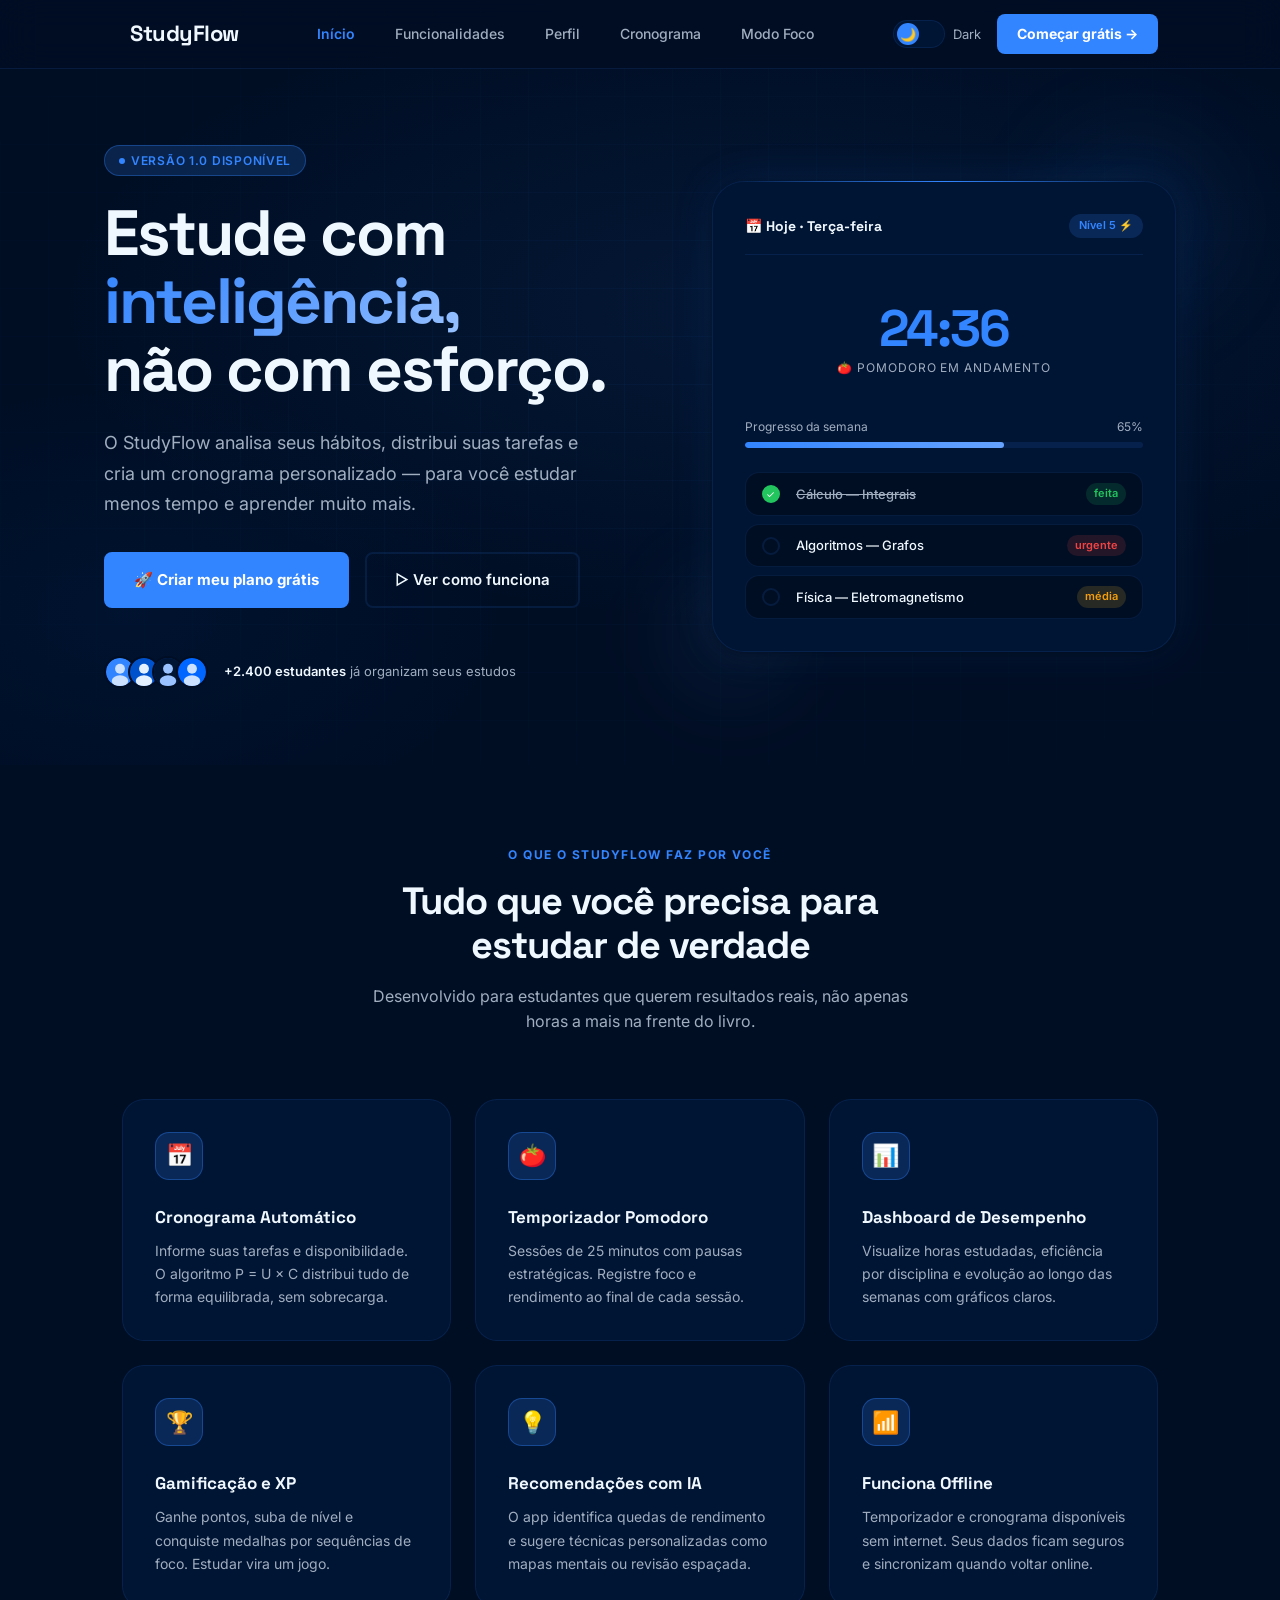
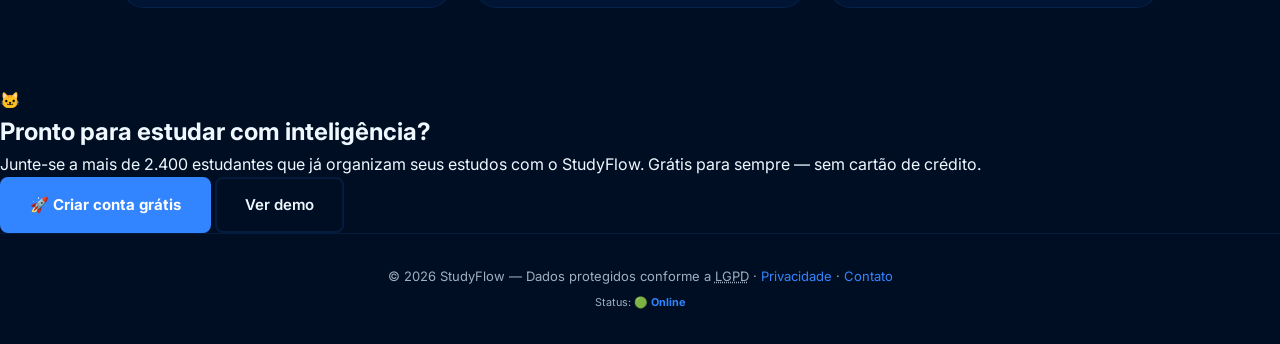
==== index.html @ d4176508 "StudyFlow | HTML" ====
<!DOCTYPE html>
<html lang="pt-BR" data-tema="dark">
<head>
  <meta charset="UTF-8">
  <meta name="viewport" content="width=device-width, initial-scale=1.0">
  <meta name="description" content="StudyFlow — Gerencie seus estudos com inteligência. Cronograma automático, Pomodoro e gamificação.">
  <meta name="theme-color" content="#001433">
  <meta property="og:title" content="StudyFlow | Gestão Inteligente de Estudos">
  <meta property="og:description" content="Estude com inteligência, não com esforço. Cronograma automático e Pomodoro.">
  <meta property="og:type" content="website">
  <title>StudyFlow | Gestão Inteligente de Estudos</title>

  <!-- Favicon SVG inline via data URI -->
    <link rel="icon" type="image/png" href="[data-uri]">

  <link rel="preconnect" href="https://fonts.googleapis.com">
  <link rel="preconnect" href="https://fonts.gstatic.com" crossorigin>
  <link rel="stylesheet" href="style.css">

  <!-- Anti-FOUC: aplica tema salvo ANTES do body renderizar -->
  <script>try{var t=localStorage.getItem("sf-tema");if(t)document.documentElement.setAttribute("data-tema",t);}catch(e){}</script>
</head>
<body>
  <a href="#conteudo-principal" class="skip-link">Pular para o conteúdo</a>

  <header role="banner">
    <nav class="nav" id="nav-principal" aria-label="Menu Principal">
      <div class="nav__inner">

        <a href="index.html" class="nav__logo" aria-label="StudyFlow — página inicial">
          <!-- Mascote gato SVG -->
          <img src="logo.png" alt="" class="cat-mascot" aria-hidden="true" loading="eager">
          StudyFlow
        </a>

        <ul class="nav__links" id="nav-links" role="list">
          <li><a href="#hero" aria-current="page">Início</a></li>
          <li><a href="#funcionalidades">Funcionalidades</a></li>
          <li><a href="perfil.html">Perfil</a></li>
          <li><a href="cronograma.html">Cronograma</a></li>
          <li><a href="foco.html">Modo Foco</a></li>
        </ul>

        <div class="nav__actions">
          <div class="toggle-tema" title="Alternar tema">
            <input type="checkbox" id="toggle-tema" class="toggle-tema__input"
              role="switch" aria-label="Alternar entre dark e light mode">
            <label for="toggle-tema" class="toggle-tema__track" aria-hidden="true">
              <span class="toggle-tema__thumb"><span id="icone-tema">🌙</span></span>
            </label>
            <label for="toggle-tema" class="toggle-tema__label" id="label-tema">Dark</label>
          </div>
          <a href="#cadastro" class="btn-nav">Começar grátis →</a>
        </div>

        <button class="nav__toggle" id="nav-toggle" type="button"
          aria-label="Abrir menu" aria-expanded="false" aria-controls="nav-links">
          <span aria-hidden="true"></span>
          <span aria-hidden="true"></span>
          <span aria-hidden="true"></span>
        </button>
      </div>
    </nav>
  </header>

  <main id="conteudo-principal" role="main">

    <!-- ── HERO ─────────────────────────────────────────────────── -->
    <section id="hero" class="hero" aria-labelledby="hero-titulo">
      <div class="hero__grid-bg" aria-hidden="true"></div>
      <div class="hero__inner">

        <div class="hero__content">
          <div class="hero__badge" aria-label="Versão atual">
            <span class="hero__badge-dot" aria-hidden="true"></span>
            Versão 1.0 disponível
          </div>

          <h1 class="hero__titulo" id="hero-titulo">
            Estude com<br>
            <span class="hero__titulo-gradiente">inteligência,</span><br>
            não com esforço.
          </h1>

          <p class="hero__subtitulo">
            O StudyFlow analisa seus hábitos, distribui suas tarefas e cria um
            cronograma personalizado — para você estudar menos tempo e aprender muito mais.
          </p>

          <div class="hero__ctas">
            <a href="#cadastro" class="btn-primario">🚀 Criar meu plano grátis</a>
            <a href="#funcionalidades" class="btn-secundario">▷ Ver como funciona</a>
          </div>

          <!-- Avatares SVG reais — mais credíveis que emojis -->
          <div class="hero__social-proof" aria-label="Mais de 2400 estudantes usando o StudyFlow">
            <div class="hero__avatares" aria-hidden="true">
              <!-- Avatar 1 -->
              <div class="hero__avatar">
                <svg viewBox="0 0 34 34" xmlns="http://www.w3.org/2000/svg">
                  <rect width="34" height="34" rx="17" fill="#3385FF"/>
                  <circle cx="17" cy="13" r="6" fill="#CCE0FF"/>
                  <ellipse cx="17" cy="28" rx="10" ry="7" fill="#CCE0FF"/>
                </svg>
              </div>
              <!-- Avatar 2 -->
              <div class="hero__avatar">
                <svg viewBox="0 0 34 34" xmlns="http://www.w3.org/2000/svg">
                  <rect width="34" height="34" rx="17" fill="#0052CC"/>
                  <circle cx="17" cy="13" r="6" fill="#E5F0FF"/>
                  <ellipse cx="17" cy="28" rx="10" ry="7" fill="#E5F0FF"/>
                </svg>
              </div>
              <!-- Avatar 3 -->
              <div class="hero__avatar">
                <svg viewBox="0 0 34 34" xmlns="http://www.w3.org/2000/svg">
                  <rect width="34" height="34" rx="17" fill="#001433"/>
                  <circle cx="17" cy="13" r="6" fill="#99C2FF"/>
                  <ellipse cx="17" cy="28" rx="10" ry="7" fill="#99C2FF"/>
                </svg>
              </div>
              <!-- Avatar 4 -->
              <div class="hero__avatar">
                <svg viewBox="0 0 34 34" xmlns="http://www.w3.org/2000/svg">
                  <rect width="34" height="34" rx="17" fill="#0066FF"/>
                  <circle cx="17" cy="13" r="6" fill="#CCE0FF"/>
                  <ellipse cx="17" cy="28" rx="10" ry="7" fill="#CCE0FF"/>
                </svg>
              </div>
            </div>
            <p class="hero__social-texto">
              <strong>+2.400 estudantes</strong> já organizam seus estudos
            </p>
          </div>
        </div>

        <div class="hero__visual" aria-hidden="true">
          <div class="hero__deco hero__deco--1"></div>
          <div class="hero__deco hero__deco--2"></div>
          <div class="hero__app-card">
            <div class="app-mock__header">
              <span class="app-mock__titulo">📅 Hoje · Terça-feira</span>
              <span class="app-mock__badge">Nível 5 ⚡</span>
            </div>
            <div class="app-mock__timer">
              <div class="app-mock__timer-num" id="timer-mock">24:37</div>
              <div class="app-mock__timer-label">🍅 Pomodoro em andamento</div>
            </div>
            <div class="app-mock__progress-wrap">
              <div class="app-mock__progress-label">
                <span>Progresso da semana</span><span>65%</span>
              </div>
              <div class="app-mock__progress-track">
                <div class="app-mock__progress-fill"></div>
              </div>
            </div>
            <div class="app-mock__tarefas">
              <div class="app-mock__tarefa">
                <div class="app-mock__tarefa-check feito">✓</div>
                <span class="app-mock__tarefa-nome riscado">Cálculo — Integrais</span>
                <span class="app-mock__tarefa-tag tag--baixa">feita</span>
              </div>
              <div class="app-mock__tarefa">
                <div class="app-mock__tarefa-check"></div>
                <span class="app-mock__tarefa-nome">Algoritmos — Grafos</span>
                <span class="app-mock__tarefa-tag tag--alta">urgente</span>
              </div>
              <div class="app-mock__tarefa">
                <div class="app-mock__tarefa-check"></div>
                <span class="app-mock__tarefa-nome">Física — Eletromagnetismo</span>
                <span class="app-mock__tarefa-tag tag--media">média</span>
              </div>
            </div>
          </div>
        </div>

      </div>
    </section>

    <!-- ── FUNCIONALIDADES ───────────────────────────────────────── -->
    <section id="funcionalidades" class="features" aria-labelledby="features-titulo">
      <div class="features__header">
        <p class="features__rotulo" aria-hidden="true">O que o StudyFlow faz por você</p>
        <h2 class="features__titulo" id="features-titulo">
          Tudo que você precisa para estudar de verdade
        </h2>
        <p class="features__desc">
          Desenvolvido para estudantes que querem resultados reais,
          não apenas horas a mais na frente do livro.
        </p>
      </div>
      <div class="features__grid" role="list">
        <article class="feature-card" role="listitem">
          <div class="feature-card__icone" aria-hidden="true">📅</div>
          <h3 class="feature-card__titulo">Cronograma Automático</h3>
          <p class="feature-card__texto">Informe suas tarefas e disponibilidade. O algoritmo P = U × C distribui tudo de forma equilibrada, sem sobrecarga.</p>
        </article>
        <article class="feature-card" role="listitem">
          <div class="feature-card__icone" aria-hidden="true">🍅</div>
          <h3 class="feature-card__titulo">Temporizador Pomodoro</h3>
          <p class="feature-card__texto">Sessões de 25 minutos com pausas estratégicas. Registre foco e rendimento ao final de cada sessão.</p>
        </article>
        <article class="feature-card" role="listitem">
          <div class="feature-card__icone" aria-hidden="true">📊</div>
          <h3 class="feature-card__titulo">Dashboard de Desempenho</h3>
          <p class="feature-card__texto">Visualize horas estudadas, eficiência por disciplina e evolução ao longo das semanas com gráficos claros.</p>
        </article>
        <article class="feature-card" role="listitem">
          <div class="feature-card__icone" aria-hidden="true">🏆</div>
          <h3 class="feature-card__titulo">Gamificação e XP</h3>
          <p class="feature-card__texto">Ganhe pontos, suba de nível e conquiste medalhas por sequências de foco. Estudar vira um jogo.</p>
        </article>
        <article class="feature-card" role="listitem">
          <div class="feature-card__icone" aria-hidden="true">💡</div>
          <h3 class="feature-card__titulo">Recomendações com IA</h3>
          <p class="feature-card__texto">O app identifica quedas de rendimento e sugere técnicas personalizadas como mapas mentais ou revisão espaçada.</p>
        </article>
        <article class="feature-card" role="listitem">
          <div class="feature-card__icone" aria-hidden="true">📶</div>
          <h3 class="feature-card__titulo">Funciona Offline</h3>
          <p class="feature-card__texto">Temporizador e cronograma disponíveis sem internet. Seus dados ficam seguros e sincronizam quando voltar online.</p>
        </article>
      </div>
    </section>

    <!-- ── CTA FINAL ─────────────────────────────────────────────── -->
    <section id="cadastro" class="cta-final" aria-labelledby="cta-titulo">
      <div class="cta-final__inner">
        <span class="cta-final__icone" aria-hidden="true">🐱</span>
        <h2 class="cta-final__titulo" id="cta-titulo">
          Pronto para estudar com inteligência?
        </h2>
        <p class="cta-final__subtitulo">
          Junte-se a mais de 2.400 estudantes que já organizam seus estudos com o StudyFlow.
          Grátis para sempre — sem cartão de crédito.
        </p>
        <div class="cta-final__acoes">
          <a href="inscricao.html" class="btn-primario">🚀 Criar conta grátis</a>
          <a href="cronograma.html" class="btn-secundario">Ver demo</a>
        </div>
      </div>
    </section>

  </main>

  <footer role="contentinfo">
    <p>
      © 2026 StudyFlow — Dados protegidos conforme a
      <abbr title="Lei Geral de Proteção de Dados">LGPD</abbr>
      · <a href="#">Privacidade</a> · <a href="#">Contato</a>
    </p>
    <p class="footer__status">
      <small>Status: <strong class="footer__status-valor">🟢 Online</strong></small>
    </p>
  </footer>

  <script src="script.js"></script>
</body>
</html>
---- style.css ----
@import url('https://fonts.googleapis.com/css2?family=Space+Grotesk:wght@400;500;600;700&family=Inter:wght@300;400;500;600;700&display=swap');
/* ================================================================
   StudyFlow | style.css — COMPARTILHADO (todas as páginas)
   ================================================================
   Contém: variáveis, reset, navbar, toggle de tema, footer
   Cada página tem seu próprio arquivo CSS específico
   ================================================================ */
/* ── VARIÁVEIS — Digital Blue Palette ─────────────────────── */
:root {
  /* Digital Blue: 50=#E5F0FF 100=#CCE0FF 200=#99C2FF 300=#66A3FF
     400=#3385FF 500=#0066FF 600=#0052CC 700=#003D99
     800=#002966 900=#001433 950=#000E24 */
  --bg-base:        #000E24;
  --bg-surface:     #001433;
  --bg-surface-2:   #002966;
  --bg-nav:         rgba(0, 14, 36, 0.85);
  --border:         rgba(51, 133, 255, 0.12);
  --border-hover:   rgba(51, 133, 255, 0.35);
  --accent:         #3385FF;
  --accent-hover:   #0066FF;
  --accent-glow:    rgba(51, 133, 255, 0.18);
  --text-primary:   #f0f8ff;
  --text-secondary: #a0aec0;
  --font-display:   'Space Grotesk', sans-serif;
  --font-body:      'Inter', sans-serif;
  --s1:  8px; --s2: 16px; --s3: 24px; --s4: 32px;
  --s5: 48px; --s6: 64px; --s7: 80px;
  --r-sm: 8px; --r-md: 14px; --r-lg: 22px; --r-xl: 32px;
  --shadow-card: 0 4px 24px rgba(0,0,0,.30), 0 1px 4px rgba(0,0,0,.20);
  --shadow-glow: 0 0 40px rgba(51,133,255,.15);
  /* Secondary accent colors */
  --color-warning:  #f59e0b;
  --color-success:  #22c55e;
  --color-danger:   #ef4444;
}
[data-tema="light"] {
  --bg-base:        #E5F0FF;
  --bg-surface:     #ffffff;
  --bg-surface-2:   #CCE0FF;
  --bg-nav:         rgba(229, 240, 255, 0.92);
  --border:         rgba(0, 41, 102, 0.10);
  --border-hover:   rgba(51, 133, 255, 0.40);
  --accent-glow:    rgba(51, 133, 255, 0.10);
  --text-primary:   #0f172a;
  --text-secondary: #475569;
  --shadow-card: 0 4px 24px rgba(0,0,0,.08), 0 1px 4px rgba(0,0,0,.05);
  --shadow-glow: 0 0 40px rgba(51,133,255,.08);
}
/* Light mode gradient overrides */
[data-tema="light"] .hero__titulo-gradiente {
  background: linear-gradient(135deg, #0052CC 0%, #003D99 55%, #0066FF 100%);
  -webkit-background-clip: text;
  -webkit-text-fill-color: transparent;
  background-clip: text;
}
/* ── RESET + BASE ───────────────────────────────────────────── */
*, *::before, *::after { margin: 0; padding: 0; box-sizing: border-box; }
html { scroll-behavior: smooth; }
body {
  font-family: var(--font-body);
  background-color: var(--bg-base);
  color: var(--text-primary);
  line-height: 1.6;
  min-height: 100vh;
  transition: background-color 0.4s ease, color 0.4s ease;
  overflow-x: hidden;
}
:focus-visible { outline: 2px solid var(--accent); outline-offset: 3px; border-radius: var(--r-sm); }
/* ── NAVBAR ─────────────────────────────────────────────────── */
.nav {
  position: fixed; top: 0; left: 0; right: 0; z-index: 1000;
  background: var(--bg-nav); border-bottom: 1px solid var(--border);
  backdrop-filter: blur(20px); -webkit-backdrop-filter: blur(20px);
  transition: background 0.4s ease, border-color 0.4s ease, box-shadow 0.3s ease;
}
.nav.rolado { box-shadow: 0 4px 30px rgba(0,0,0,.25); }
.nav__inner {
  max-width: 1100px; margin: 0 auto; padding: 0 var(--s4); height: 68px;
  display: flex; align-items: center; justify-content: space-between; gap: var(--s3);
}
.nav__logo {
  font-family: var(--font-display); font-size: 22px; font-weight: 800;
  color: var(--text-primary); text-decoration: none; letter-spacing: -0.5px;
  display: flex; align-items: center; gap: var(--s1); transition: color 0.2s ease; flex-shrink: 0;
}
.nav__logo:hover { color: var(--accent); }
.nav__logo-icon {
  width: 28px; height: 28px; flex-shrink: 0;
  transition: transform 0.3s ease;
}
.nav__logo:hover .nav__logo-icon { transform: scale(1.1) rotate(-5deg); }
.nav__links { display: flex; align-items: center; gap: var(--s2); list-style: none; }
.nav__links a {
  font-size: 14px; font-weight: 500; color: var(--text-secondary);
  text-decoration: none; padding: 6px 12px; border-radius: var(--r-sm);
  transition: color 0.2s ease, background 0.2s ease; white-space: nowrap;
}
.nav__links a:hover { color: var(--accent); background: var(--accent-glow); }
.nav__links a[aria-current="page"] { color: var(--accent); font-weight: 600; }
.nav__actions { display: flex; align-items: center; gap: var(--s2); flex-shrink: 0; }
.btn-nav {
  padding: 9px 20px; background: var(--accent); color: #fff;
  border: none; border-radius: var(--r-sm); font-family: var(--font-body);
  font-size: 14px; font-weight: 700; cursor: pointer; text-decoration: none;
  transition: background 0.2s ease, transform 0.15s ease; white-space: nowrap;
}
.btn-nav:hover { background: var(--accent-hover); transform: translateY(-1px); }
/* ── TOGGLE DE TEMA ─────────────────────────────────────────── */
.toggle-tema { position: relative; display: flex; align-items: center; gap: 8px; }
.toggle-tema__input { position: absolute; opacity: 0; width: 0; height: 0; }
.toggle-tema__track {
  width: 52px; height: 28px; background: var(--bg-surface);
  border: 1px solid var(--border); border-radius: 99px; cursor: pointer;
  position: relative; transition: background 0.3s ease, border-color 0.3s ease;
  display: flex; align-items: center; padding: 3px;
}
.toggle-tema__thumb {
  width: 22px; height: 22px; border-radius: 50%; background: var(--accent);
  position: absolute; left: 3px;
  transition: transform 0.3s cubic-bezier(.4,0,.2,1);
  display: flex; align-items: center; justify-content: center; font-size: 13px;
}
.toggle-tema__input:checked ~ .toggle-tema__track .toggle-tema__thumb { transform: translateX(24px); }
.toggle-tema__label { font-size: 13px; color: var(--text-secondary); cursor: pointer; user-select: none; }
/* ── MENU MOBILE ────────────────────────────────────────────── */
.nav__toggle {
  display: none; flex-direction: column; gap: 5px;
  cursor: pointer; background: none; border: none; padding: var(--s1); border-radius: var(--r-sm);
}
.nav__toggle span {
  display: block; width: 24px; height: 2px;
  background: var(--text-primary); border-radius: 2px;
  transition: transform 0.3s ease, opacity 0.3s ease;
}
.nav__toggle.aberto span:nth-child(1) { transform: rotate(45deg) translate(5px, 5px); }
.nav__toggle.aberto span:nth-child(2) { opacity: 0; }
.nav__toggle.aberto span:nth-child(3) { transform: rotate(-45deg) translate(5px, -5px); }
/* ── FOOTER ─────────────────────────────────────────────────── */
footer {
  border-top: 1px solid var(--border); padding: var(--s4);
  text-align: center; font-size: 13px; color: var(--text-secondary);
  transition: border-color 0.4s ease;
}
footer a { color: var(--accent); text-decoration: none; }
footer a:hover { text-decoration: underline; }
/* ── TOAST (compartilhado) ──────────────────────────────────── */
.toast {
  position: fixed; bottom: var(--s4); right: var(--s4);
  background: var(--bg-surface); border: 1px solid var(--border-hover);
  color: var(--text-primary); padding: 12px 20px; border-radius: var(--r-md);
  font-size: 13px; font-weight: 600; box-shadow: var(--shadow-card);
  z-index: 3000; transform: translateY(20px); opacity: 0;
  transition: transform 0.3s ease, opacity 0.3s ease;
  pointer-events: none; display: flex; align-items: center; gap: 8px;
}
.toast svg { width: 16px; height: 16px; stroke: var(--accent); stroke-width: 2.5; flex-shrink: 0; }
.toast.visivel { transform: translateY(0); opacity: 1; }
/* ── MODAL (compartilhado) ──────────────────────────────────── */
.modal-overlay {
  position: fixed; inset: 0; background: rgba(0,0,0,.6);
  backdrop-filter: blur(6px); z-index: 2000;
  display: flex; align-items: center; justify-content: center;
  opacity: 0; pointer-events: none; transition: opacity 0.3s ease;
}
.modal-overlay.aberto { opacity: 1; pointer-events: all; }
.modal {
  background: var(--bg-surface); border: 1px solid var(--border);
  border-radius: var(--r-xl); padding: var(--s4); width: 100%; max-width: 440px;
  box-shadow: var(--shadow-card); transform: translateY(20px);
  transition: transform 0.3s ease, background 0.4s ease; max-height: 90vh; overflow-y: auto;
}
.modal-overlay.aberto .modal { transform: translateY(0); }
.modal__titulo {
  font-family: var(--font-display); font-size: 20px; font-weight: 800;
  color: var(--text-primary); margin-bottom: var(--s3);
  display: flex; align-items: center; justify-content: space-between;
}
.modal__fechar {
  background: none; border: none; color: var(--text-secondary);
  cursor: pointer; padding: 6px; border-radius: var(--r-sm);
  display: flex; align-items: center;
  transition: color 0.2s ease, background 0.2s ease;
}
.modal__fechar:hover { color: var(--text-primary); background: var(--accent-glow); }
.modal__fechar svg { width: 18px; height: 18px; stroke: currentColor; stroke-width: 2.5; }
.form-grupo { margin-bottom: var(--s3); }
.form-grupo label {
  display: block; font-size: 12px; font-weight: 700; color: var(--text-secondary);
  margin-bottom: 6px; text-transform: uppercase; letter-spacing: .06em;
}
.form-grupo input,
.form-grupo select,
.form-grupo textarea {
  width: 100%; padding: 10px var(--s2); background: var(--bg-base);
  border: 1px solid var(--border); border-radius: var(--r-sm);
  color: var(--text-primary); font-family: var(--font-body); font-size: 14px;
  transition: border-color 0.2s ease, background 0.4s ease; outline: none;
}
.form-grupo input:focus,
.form-grupo select:focus,
.form-grupo textarea:focus { border-color: var(--accent); }
.form-grupo select { cursor: pointer; }
.form-grupo textarea { resize: vertical; min-height: 80px; line-height: 1.5; }
.avatar-grid { display: flex; gap: 8px; flex-wrap: wrap; }
.avatar-op {
  width: 44px; height: 44px; border-radius: 50%; background: var(--bg-base);
  border: 2px solid var(--border); font-size: 22px; cursor: pointer;
  display: flex; align-items: center; justify-content: center;
  transition: border-color 0.2s ease, background 0.2s ease;
}
.avatar-op:hover { border-color: var(--border-hover); background: var(--accent-glow); }
.avatar-op.selecionado { border-color: var(--accent); background: var(--accent-glow); }
.modal__acoes { display: flex; gap: var(--s2); margin-top: var(--s3); justify-content: flex-end; }
.btn-cancelar {
  padding: 10px 20px; background: transparent; color: var(--text-secondary);
  border: 1px solid var(--border); border-radius: var(--r-sm);
  font-family: var(--font-body); font-size: 14px; font-weight: 600; cursor: pointer;
  transition: border-color 0.2s ease, color 0.2s ease;
  display: flex; align-items: center; gap: 6px;
}
.btn-cancelar:hover { border-color: var(--border-hover); color: var(--text-primary); }
.btn-cancelar svg { width: 15px; height: 15px; stroke: currentColor; stroke-width: 2.5; }
.btn-salvar {
  padding: 10px 24px; background: var(--accent); color: #fff;
  border: none; border-radius: var(--r-sm);
  font-family: var(--font-body); font-size: 14px; font-weight: 700; cursor: pointer;
  display: flex; align-items: center; gap: 6px;
  transition: background 0.2s ease, transform 0.15s ease;
}
.btn-salvar:hover { background: var(--accent-hover); transform: translateY(-1px); }
.btn-salvar svg { width: 15px; height: 15px; stroke: currentColor; stroke-width: 2.5; }
/* ── KEYFRAMES ──────────────────────────────────────────────── */
@keyframes fadeUp {
  from { opacity: 0; transform: translateY(24px); }
  to   { opacity: 1; transform: translateY(0); }
}
/* ── SCROLL REVEAL — IntersectionObserver driven ────────────── */
.reveal {
  opacity: 0;
  transform: translateY(30px);
  transition: opacity 0.6s ease, transform 0.6s ease;
}
.reveal.revealed {
  opacity: 1;
  transform: translateY(0);
}
.reveal:nth-child(2) { transition-delay: 0.08s; }
.reveal:nth-child(3) { transition-delay: 0.16s; }
.reveal:nth-child(4) { transition-delay: 0.24s; }
.reveal:nth-child(5) { transition-delay: 0.32s; }
.reveal:nth-child(6) { transition-delay: 0.4s; }
/* ── SKELETON LOADING ───────────────────────────────────────── */
@keyframes shimmer {
  0%   { background-position: -200% 0; }
  100% { background-position: 200% 0; }
}
.skeleton {
  background: linear-gradient(90deg, var(--bg-surface) 25%, var(--bg-surface-2) 50%, var(--bg-surface) 75%);
  background-size: 200% 100%;
  animation: shimmer 1.5s ease-in-out infinite;
  border-radius: var(--r-sm);
}
.skeleton--text { height: 14px; width: 80%; margin-bottom: 8px; }
.skeleton--title { height: 24px; width: 60%; margin-bottom: 12px; }
.skeleton--circle { border-radius: 50%; }
.skeleton--card { height: 120px; width: 100%; border-radius: var(--r-lg); }
/* ── STAGGERED THEME TRANSITION ─────────────────────────────── */
.feature-card,
.hero__app-card,
.feature-card__icone,
.stat-card,
.secao,
.card,
.timer-card {
  transition: background 0.4s ease, border-color 0.4s ease, box-shadow 0.25s ease, transform 0.25s ease;
}
/* ================================================================
   index.html — Estilos específicos da Landing Page
   ================================================================ */
.skip-link {
  position: absolute; top: -100%; left: var(--s2);
  background: var(--accent); color: #fff;
  padding: var(--s1) var(--s2); border-radius: var(--r-sm);
  font-weight: 700; font-size: 14px; text-decoration: none;
  z-index: 10000; transition: top 0.2s ease;
}
.skip-link:focus { top: var(--s2); }
/* L07 — HERO */
.hero {
  min-height: 85vh; display: flex; align-items: center;
  padding-top: 68px; position: relative; overflow: hidden;
}
.hero::before {
  content: ''; position: absolute; inset: 0; pointer-events: none;
  background:
    radial-gradient(ellipse 80% 60% at 60% 40%, rgba(51,133,255,.08) 0%, transparent 70%),
    radial-gradient(ellipse 50% 50% at 10% 80%, rgba(0,102,255,.05) 0%, transparent 60%);
}
.hero__grid-bg {
  position: absolute; inset: 0; pointer-events: none; opacity: 0.4;
  background-image:
    linear-gradient(var(--border) 1px, transparent 1px),
    linear-gradient(90deg, var(--border) 1px, transparent 1px);
  background-size: 48px 48px;
  mask-image: radial-gradient(ellipse 70% 70% at 50% 50%, black 0%, transparent 100%);
}
.hero__inner {
  width: 100%; padding: var(--s6) clamp(var(--s4), 5vw, 72px);
  display: grid; grid-template-columns: 6fr 5fr;
  gap: clamp(var(--s4), 4vw, var(--s6)); align-items: center; position: relative; z-index: 1;
  max-width: 1200px; margin: 0 auto;
}
/* L08 — Badge */
.hero__badge {
  display: inline-flex; align-items: center; gap: 6px;
  background: var(--accent-glow); border: 1px solid var(--border-hover);
  color: var(--accent); font-size: 12px; font-weight: 600;
  letter-spacing: .06em; text-transform: uppercase;
  padding: 5px 14px; border-radius: 99px; margin-bottom: var(--s3);
  animation: fadeUp 0.6s ease both;
}
.hero__badge-dot { width: 6px; height: 6px; border-radius: 50%; background: var(--accent); animation: pulso 2s infinite; }
@keyframes pulso {
  0%, 100% { transform: scale(1);   opacity: 1;  }
  50%       { transform: scale(1.5); opacity: .6; }
}
/* L09 — Título gradiente */
.hero__titulo {
  font-family: var(--font-display);
  font-size: clamp(40px, 5vw, 72px);
  font-weight: 800; line-height: 1.06; letter-spacing: -2px;
  margin-bottom: var(--s3); animation: fadeUp 0.6s 0.1s ease both;
}
.hero__titulo-gradiente {
  background: linear-gradient(135deg, var(--accent) 0%, #66A3FF 60%, #99C2FF 100%);
  -webkit-background-clip: text; -webkit-text-fill-color: transparent; background-clip: text;
}
.hero__subtitulo {
  font-size: clamp(15px, 1.6vw, 18px); font-weight: 400;
  color: var(--text-secondary); line-height: 1.7; max-width: 46ch;
  margin-bottom: var(--s4); animation: fadeUp 0.6s 0.2s ease both;
}
/* L10 — CTAs */
.hero__ctas { display: flex; gap: var(--s2); flex-wrap: wrap; margin-bottom: var(--s5); animation: fadeUp 0.6s 0.3s ease both; }
.btn-primario {
  display: inline-flex; align-items: center; gap: 8px;
  padding: 14px 28px; background: var(--accent); color: #fff;
  border: 2px solid var(--accent); border-radius: var(--r-sm);
  font-family: var(--font-body); font-size: 15px; font-weight: 700;
  cursor: pointer; text-decoration: none;
  transition: background 0.2s ease, transform 0.15s ease, box-shadow 0.2s ease;
}
.btn-primario:hover {
  background: var(--accent-hover); border-color: var(--accent-hover);
  transform: translateY(-2px); box-shadow: 0 8px 24px var(--accent-glow);
}
.btn-primario:active { transform: translateY(0); }
.btn-secundario {
  display: inline-flex; align-items: center; gap: 8px;
  padding: 14px 28px; background: transparent; color: var(--text-primary);
  border: 2px solid var(--border); border-radius: var(--r-sm);
  font-family: var(--font-body); font-size: 15px; font-weight: 600;
  cursor: pointer; text-decoration: none;
  transition: border-color 0.2s ease, color 0.2s ease, background 0.2s ease, transform 0.15s ease;
}
.btn-secundario:hover {
  border-color: var(--accent); color: var(--accent);
  background: var(--accent-glow); transform: translateY(-2px);
}
.hero__social-proof { display: flex; align-items: center; gap: var(--s2); animation: fadeUp 0.6s 0.4s ease both; }
.hero__avatares { display: flex; }
.hero__avatar {
  width: 32px; height: 32px; border-radius: 50%; border: 2px solid var(--bg-base);
  font-size: 14px; display: flex; align-items: center; justify-content: center;
  margin-left: -8px; background: var(--bg-surface-2); overflow: hidden;
}
.hero__avatar img {
  width: 100%; height: 100%; object-fit: cover; border-radius: 50%;
}
.hero__avatares .hero__avatar:first-child { margin-left: 0; }
.hero__social-texto { font-size: 13px; color: var(--text-secondary); }
.hero__social-texto strong { color: var(--text-primary); font-weight: 600; }
/* L11 — Card hero */
.hero__visual { position: relative; animation: fadeUp 0.7s 0.15s ease both; }
.hero__deco { position: absolute; border-radius: 50%; filter: blur(40px); pointer-events: none; }
.hero__deco--1 { width: 200px; height: 200px; background: rgba(51,133,255,.06); top: -60px; right: -60px; }
.hero__deco--2 { width: 120px; height: 120px; background: rgba(102,163,255,.08); bottom: -40px; left: -40px; }
.hero__app-card {
  background: var(--bg-surface); border: 1px solid var(--border);
  border-radius: var(--r-xl); padding: clamp(var(--s3), 2.5vw, var(--s4));
  box-shadow: var(--shadow-card), var(--shadow-glow); position: relative;
  transition: background 0.4s ease, border-color 0.4s ease, box-shadow 0.4s ease;
}
.hero__app-card::before {
  content: ''; position: absolute; top: -1px; left: 30px; right: 30px; height: 1px;
  background: linear-gradient(90deg, transparent, var(--accent), transparent); border-radius: 99px;
}
.app-mock__header {
  display: flex; align-items: center; justify-content: space-between;
  margin-bottom: var(--s3); padding-bottom: var(--s2); border-bottom: 1px solid var(--border);
}
.app-mock__titulo { font-family: var(--font-display); font-size: 14px; font-weight: 700; color: var(--text-primary); }
.app-mock__badge { font-size: 11px; font-weight: 600; color: var(--accent); background: var(--accent-glow); padding: 3px 10px; border-radius: 99px; }
.app-mock__timer { text-align: center; padding: var(--s3) 0; }
.app-mock__timer-num { font-family: var(--font-display); font-size: clamp(36px, 4vw, 56px); font-weight: 800; letter-spacing: -2px; color: var(--accent); line-height: 1; }
.app-mock__timer-label { font-size: 12px; color: var(--text-secondary); margin-top: 4px; text-transform: uppercase; letter-spacing: .08em; }
.app-mock__progress-wrap { margin: var(--s2) 0 var(--s3); }
.app-mock__progress-label { display: flex; justify-content: space-between; font-size: 12px; color: var(--text-secondary); margin-bottom: 6px; }
.app-mock__progress-track { height: 6px; background: var(--border); border-radius: 99px; overflow: hidden; }
.app-mock__progress-fill {
  height: 100%; width: 65%;
  background: linear-gradient(90deg, var(--accent), #66A3FF); border-radius: 99px;
  animation: expandir 1.5s 0.8s ease both;
}
@keyframes expandir { from { width: 0%; } to { width: 65%; } }
.app-mock__tarefas { display: flex; flex-direction: column; gap: var(--s1); }
.app-mock__tarefa {
  display: flex; align-items: center; gap: var(--s2);
  padding: 10px var(--s2); background: var(--bg-base);
  border-radius: var(--r-md); border: 1px solid var(--border);
  font-size: 13px; transition: border-color 0.2s ease, background 0.4s ease;
}
.app-mock__tarefa:hover { border-color: var(--border-hover); }
.app-mock__tarefa-check {
  width: 18px; height: 18px; border-radius: 50%; border: 2px solid var(--border);
  flex-shrink: 0; display: flex; align-items: center; justify-content: center; font-size: 10px;
}
.app-mock__tarefa-check.feito { background: var(--color-success); border-color: var(--color-success); color: #fff; }
.app-mock__tarefa-nome { color: var(--text-primary); font-weight: 500; flex: 1; }
.app-mock__tarefa-nome.riscado { text-decoration: line-through; color: var(--text-secondary); }
.app-mock__tarefa-tag { font-size: 11px; padding: 2px 8px; border-radius: 99px; font-weight: 600; }
.tag--alta  { background: rgba(239,68,68,.15);  color: #ef4444; }
.tag--media { background: rgba(251,191,36,.15); color: #f59e0b; }
.tag--baixa { background: rgba(34,197,94,.15);  color: #22c55e; }
[data-tema="light"] .tag--alta  { color: #b91c1c; background: rgba(239,68,68,.1); }
[data-tema="light"] .tag--media { color: #92400e; background: rgba(251,191,36,.1); }
[data-tema="light"] .tag--baixa { color: #166534; background: rgba(34,197,94,.1); }
/* L12 — Features */
.features { padding: var(--s7) var(--s4); max-width: 1100px; margin: 0 auto; }
.features__header { text-align: center; max-width: 560px; margin: 0 auto var(--s6); }
.features__rotulo { font-size: 12px; font-weight: 700; letter-spacing: .12em; text-transform: uppercase; color: var(--accent); margin-bottom: var(--s2); }
.features__titulo { font-family: var(--font-display); font-size: clamp(26px, 4vw, 38px); font-weight: 800; letter-spacing: -1px; line-height: 1.15; color: var(--text-primary); margin-bottom: var(--s2); }
.features__desc { font-size: 16px; color: var(--text-secondary); line-height: 1.6; }
.features__grid { display: grid; grid-template-columns: repeat(3, 1fr); gap: var(--s3); }
.feature-card {
  background: var(--bg-surface); border: 1px solid var(--border);
  border-radius: var(--r-lg); padding: var(--s4);
  cursor: default; min-height: 220px;
  display: flex; flex-direction: column;
}
.feature-card:hover { border-color: var(--border-hover); transform: translateY(-4px); box-shadow: var(--shadow-card); }
.feature-card__icone {
  width: 48px; height: 48px; background: var(--accent-glow); border-radius: var(--r-md);
  display: flex; align-items: center; justify-content: center; font-size: 22px;
  margin-bottom: var(--s3); border: 1px solid var(--border-hover);
  transition: background 0.4s ease, border-color 0.4s ease;
}
.feature-card__titulo { font-family: var(--font-display); font-size: 17px; font-weight: 700; color: var(--text-primary); margin-bottom: var(--s1); }
.feature-card__texto { font-size: 14px; color: var(--text-secondary); line-height: 1.65; }
/* ── CTA SECTION ────────────────────────────────────────────── */
.cta-section {
  padding: var(--s7) var(--s4);
  text-align: center; position: relative; overflow: hidden;
}
.cta-section::before {
  content: ''; position: absolute; inset: 0; pointer-events: none;
  background: radial-gradient(ellipse 60% 50% at 50% 50%, rgba(51,133,255,.06) 0%, transparent 70%);
}
.cta-section__inner {
  max-width: 600px; margin: 0 auto; position: relative; z-index: 1;
}
.cta-section__titulo {
  font-family: var(--font-display); font-size: clamp(24px, 3.5vw, 36px);
  font-weight: 800; letter-spacing: -1px; line-height: 1.15;
  color: var(--text-primary); margin-bottom: var(--s2);
}
.cta-section__desc {
  font-size: 16px; color: var(--text-secondary); line-height: 1.6;
  margin-bottom: var(--s4);
}
.cta-section__actions { display: flex; gap: var(--s2); justify-content: center; flex-wrap: wrap; }
/* ── ONBOARDING MODAL ───────────────────────────────────────── */
.onboarding-modal .modal { max-width: 480px; text-align: center; }
.onboarding-modal .modal__titulo { justify-content: center; }
.onboarding__icon {
  width: 64px; height: 64px; margin: 0 auto var(--s3);
  background: var(--accent-glow); border: 1px solid var(--border-hover);
  border-radius: 50%; display: flex; align-items: center; justify-content: center;
  font-size: 28px;
}
.onboarding__desc {
  font-size: 14px; color: var(--text-secondary); line-height: 1.6;
  margin-bottom: var(--s3);
}
.onboarding-modal .form-grupo { text-align: left; }
.onboarding-modal .modal__acoes { justify-content: center; }
/* ================================================================
   MEDIA QUERIES — DESIGN RESPONSIVO
   ================================================================ */
/* ── BREAKPOINT 1 — TABLET (até 1024px) ─────────────────────── */
@media (max-width: 1024px) {
  .hero__inner {
    padding: var(--s6) var(--s3);
    gap: var(--s4);
  }
  .features__grid {
    grid-template-columns: repeat(2, 1fr);
  }
  .nav__links {
    gap: var(--s1);
  }
  .nav__links a {
    padding: 6px 10px;
    font-size: 13px;
  }
  .hero__titulo {
    letter-spacing: -1.5px;
  }
}
/* ── BREAKPOINT 2 — MOBILE (até 768px) ──────────────────────── */
@media (max-width: 768px) {
  .hero__inner {
    grid-template-columns: 1fr;
    text-align: center;
    padding: var(--s5) var(--s3);
    gap: var(--s4);
  }
  .hero__subtitulo  { margin-inline: auto; }
  .hero__ctas       { justify-content: center; }
  .hero__social-proof { justify-content: center; }
  .hero__visual     { max-width: 520px; margin: 0 auto; }
  .hero__titulo     { letter-spacing: -1px; }
  .features__grid {
    grid-template-columns: 1fr;
  }
  .features { padding: var(--s5) var(--s3); }
  .nav__links { display: none; }
  .nav__links.aberto {
    display: flex; flex-direction: column; position: absolute;
    top: 68px; left: 0; right: 0;
    background: var(--bg-nav); backdrop-filter: blur(20px);
    border-bottom: 1px solid var(--border);
    padding: var(--s2) var(--s3) var(--s3); gap: var(--s1);
  }
  .nav__toggle { display: flex; }
  footer { padding: var(--s3); }
}
/* ── BREAKPOINT 3 — MOBILE PEQUENO (até 480px) ──────────────── */
@media (max-width: 480px) {
  .nav__inner { padding: 0 var(--s2); }
  .nav__actions .btn-nav { display: none; }
  .hero__ctas {
    flex-direction: column;
    align-items: stretch;
  }
  .btn-primario,
  .btn-secundario {
    justify-content: center;
    width: 100%;
    padding: 14px 20px;
  }
  .hero__titulo {
    font-size: clamp(30px, 8vw, 46px);
  }
  .modal {
    max-width: 95vw;
    padding: var(--s3);
  }
  .toast {
    right: var(--s2);
    left: var(--s2);
    bottom: var(--s2);
  }
}
/* ── Footer status ──────────────────────────────────────────── */
.footer__status { margin-top: 4px; }
.footer__status-valor { color: var(--accent); }
/* ── Range inputs (cronograma modal) ───────────────────────── */
.range-wrap { display: flex; justify-content: space-between; font-size: 11px; color: var(--text-secondary); margin-top: 4px; }
.range-val   { color: var(--accent); font-weight: 700; }
input[type="range"] { width: 100%; accent-color: var(--accent); }
/* ── Contador de pomodoros (foco) ───────────────────────────── */
.pomodoros-contador { display: flex; align-items: center; gap: 6px; font-size: 13px; color: var(--text-secondary); }
.pomodoros-num      { font-family: var(--font-display); font-weight: 700; color: var(--accent); font-size: 16px; }
.pomodoros-icones   { font-size: 16px; }
.link-acento { color: var(--accent); text-decoration: none; }
.link-acento:hover { text-decoration: underline; }
/* ── Caixa de prioridade calculada (cronograma modal) ───────── */
.prioridade-calc-box {
  background: var(--accent-glow); border: 1px solid var(--border-hover);
  border-radius: var(--r-sm); padding: 10px var(--s2);
  font-size: 13px; margin-bottom: var(--s3);
  display: flex; align-items: center; justify-content: space-between;
}
.prioridade-calc-label { color: var(--text-secondary); }
.prioridade-calc-val   { font-family: var(--font-display); font-weight: 800; font-size: 18px; color: var(--accent); }
/* ── Barras de progresso via data-w (sem style inline) ─────── */
[data-w] { width: 0; transition: width 0.8s ease; }
/* ── Gradientes em light mode — páginas internas ────────────── */
[data-tema="light"] .painel__titulo span,
[data-tema="light"] .page-header__titulo span {
  background: linear-gradient(135deg, #0052CC 0%, #003D99 55%, #0066FF 100%);
  -webkit-background-clip: text;
  -webkit-text-fill-color: transparent;
  background-clip: text;
}
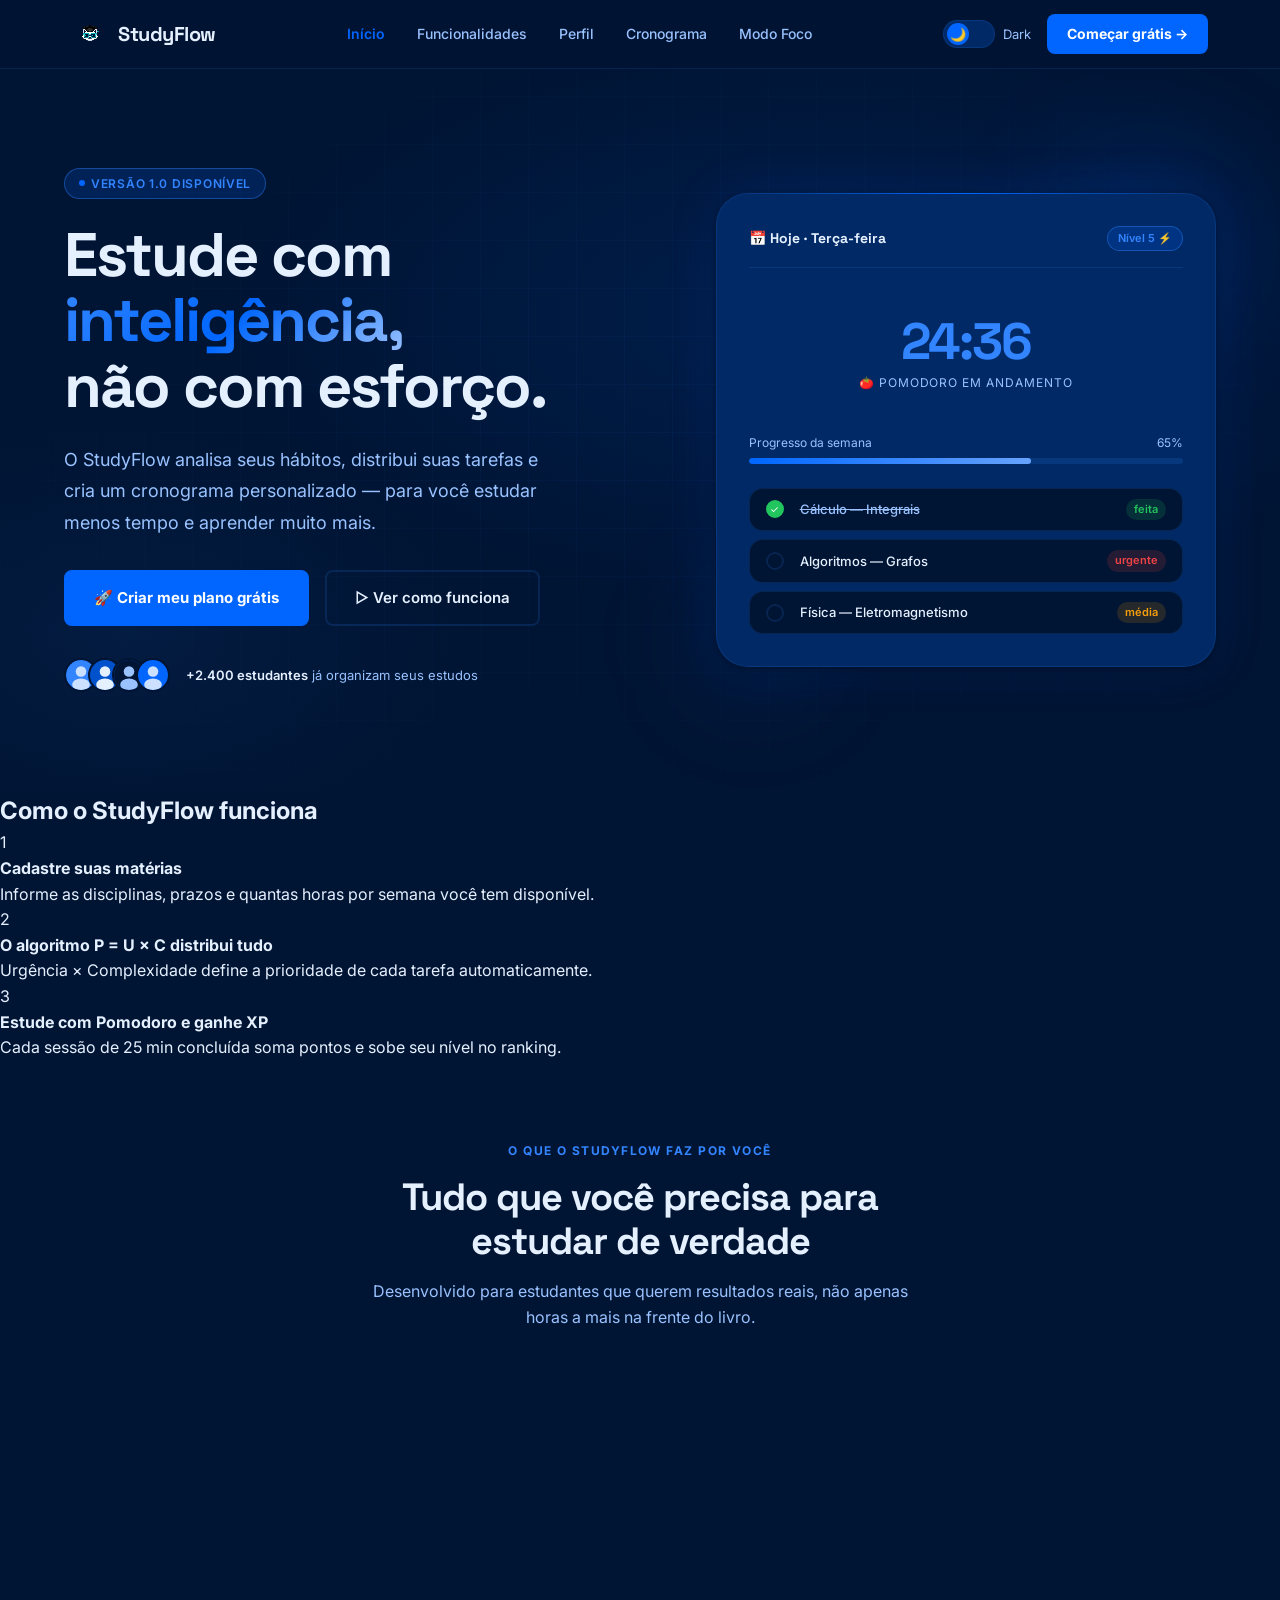
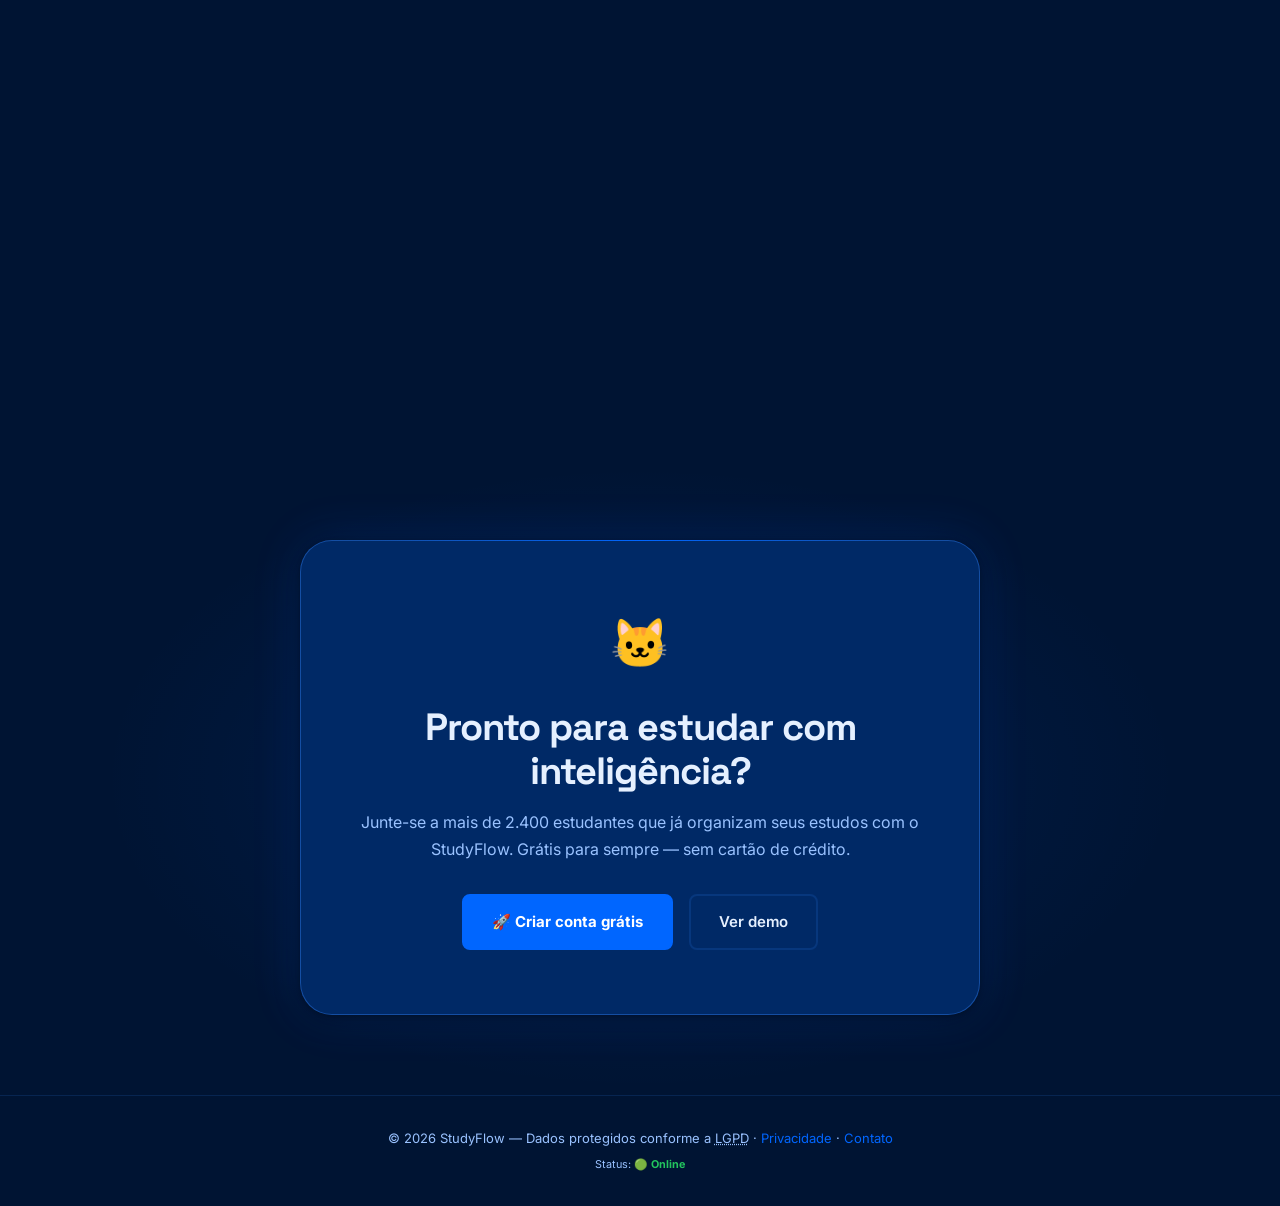
==== commit e829f4c3: "StudyFlow | Html" ====
--- a/index.html
+++ b/index.html
@@ -11,7 +11,7 @@
   <title>StudyFlow | Gestão Inteligente de Estudos</title>
 
   <!-- Favicon SVG inline via data URI -->
-    <link rel="icon" type="image/png" href="[data-uri]">
+        <link rel="icon" type="image/png" href="[data-uri]">
 
   <link rel="preconnect" href="https://fonts.googleapis.com">
   <link rel="preconnect" href="https://fonts.gstatic.com" crossorigin>
@@ -176,6 +176,39 @@
 
       </div>
     </section>
+
+
+    <!-- ── PAINEL "COMO FUNCIONA" (revelado pelo JS) ────────────── -->
+    <!-- Este elemento começa oculto (height:0, opacity:0 via CSS)  -->
+    <!-- O JS adiciona a classe .expandido ao clicar no botão       -->
+    <div id="como-funciona-painel" aria-live="polite">
+      <div class="como-funciona__inner">
+        <h2 class="como-funciona__titulo">Como o StudyFlow funciona</h2>
+        <div class="como-funciona__steps">
+          <div class="como-funciona__step">
+            <span class="como-funciona__num">1</span>
+            <div>
+              <strong>Cadastre suas matérias</strong>
+              <p>Informe as disciplinas, prazos e quantas horas por semana você tem disponível.</p>
+            </div>
+          </div>
+          <div class="como-funciona__step">
+            <span class="como-funciona__num">2</span>
+            <div>
+              <strong>O algoritmo P = U × C distribui tudo</strong>
+              <p>Urgência × Complexidade define a prioridade de cada tarefa automaticamente.</p>
+            </div>
+          </div>
+          <div class="como-funciona__step">
+            <span class="como-funciona__num">3</span>
+            <div>
+              <strong>Estude com Pomodoro e ganhe XP</strong>
+              <p>Cada sessão de 25 min concluída soma pontos e sobe seu nível no ranking.</p>
+            </div>
+          </div>
+        </div>
+      </div>
+    </div>
 
     <!-- ── FUNCIONALIDADES ───────────────────────────────────────── -->
     <section id="funcionalidades" class="features" aria-labelledby="features-titulo">
@@ -193,31 +226,37 @@
         <article class="feature-card" role="listitem">
           <div class="feature-card__icone" aria-hidden="true">📅</div>
           <h3 class="feature-card__titulo">Cronograma Automático</h3>
+          <p class="feature-card__detalhe">→ Clique para acessar o cronograma</p>
           <p class="feature-card__texto">Informe suas tarefas e disponibilidade. O algoritmo P = U × C distribui tudo de forma equilibrada, sem sobrecarga.</p>
         </article>
         <article class="feature-card" role="listitem">
           <div class="feature-card__icone" aria-hidden="true">🍅</div>
           <h3 class="feature-card__titulo">Temporizador Pomodoro</h3>
+          <p class="feature-card__detalhe">→ Clique para abrir o Modo Foco</p>
           <p class="feature-card__texto">Sessões de 25 minutos com pausas estratégicas. Registre foco e rendimento ao final de cada sessão.</p>
         </article>
         <article class="feature-card" role="listitem">
           <div class="feature-card__icone" aria-hidden="true">📊</div>
           <h3 class="feature-card__titulo">Dashboard de Desempenho</h3>
+          <p class="feature-card__detalhe">→ Veja seu progresso no Perfil</p>
           <p class="feature-card__texto">Visualize horas estudadas, eficiência por disciplina e evolução ao longo das semanas com gráficos claros.</p>
         </article>
         <article class="feature-card" role="listitem">
           <div class="feature-card__icone" aria-hidden="true">🏆</div>
           <h3 class="feature-card__titulo">Gamificação e XP</h3>
+          <p class="feature-card__detalhe">→ Suba de nível estudando!</p>
           <p class="feature-card__texto">Ganhe pontos, suba de nível e conquiste medalhas por sequências de foco. Estudar vira um jogo.</p>
         </article>
         <article class="feature-card" role="listitem">
           <div class="feature-card__icone" aria-hidden="true">💡</div>
           <h3 class="feature-card__titulo">Recomendações com IA</h3>
+          <p class="feature-card__detalhe">→ Baseado nos seus hábitos reais</p>
           <p class="feature-card__texto">O app identifica quedas de rendimento e sugere técnicas personalizadas como mapas mentais ou revisão espaçada.</p>
         </article>
         <article class="feature-card" role="listitem">
           <div class="feature-card__icone" aria-hidden="true">📶</div>
           <h3 class="feature-card__titulo">Funciona Offline</h3>
+          <p class="feature-card__detalhe">→ Sem internet? Sem problema.</p>
           <p class="feature-card__texto">Temporizador e cronograma disponíveis sem internet. Seus dados ficam seguros e sincronizam quando voltar online.</p>
         </article>
       </div>
--- a/style.css
+++ b/style.css
@@ -1,58 +1,91 @@
-@import url('https://fonts.googleapis.com/css2?family=Space+Grotesk:wght@400;500;600;700&family=Inter:wght@300;400;500;600;700&display=swap');
+@import url('https://fonts.googleapis.com/css2?family=Space+Grotesk:wght@400;500;600;700;800&family=Inter:wght@300;400;500;600;700&display=swap');
+
 /* ================================================================
-   StudyFlow | style.css — COMPARTILHADO (todas as páginas)
-   ================================================================
-   Contém: variáveis, reset, navbar, toggle de tema, footer
-   Cada página tem seu próprio arquivo CSS específico
+   StudyFlow | style.css — COMPARTILHADO
+   Paleta: Digital Blue (Tailwind-inspired)
    ================================================================ */
-/* ── VARIÁVEIS — Digital Blue Palette ─────────────────────── */
+
+/* ── VARIÁVEIS ─────────────────────────────────────────────── */
 :root {
-  /* Digital Blue: 50=#E5F0FF 100=#CCE0FF 200=#99C2FF 300=#66A3FF
-     400=#3385FF 500=#0066FF 600=#0052CC 700=#003D99
-     800=#002966 900=#001433 950=#000E24 */
-  --bg-base:        #000E24;
-  --bg-surface:     #001433;
-  --bg-surface-2:   #002966;
-  --bg-nav:         rgba(0, 14, 36, 0.85);
-  --border:         rgba(51, 133, 255, 0.12);
-  --border-hover:   rgba(51, 133, 255, 0.35);
-  --accent:         #3385FF;
-  --accent-hover:   #0066FF;
-  --accent-glow:    rgba(51, 133, 255, 0.18);
-  --text-primary:   #f0f8ff;
-  --text-secondary: #a0aec0;
+  /* Digital Blue palette */
+  --blue-50:  #E5F0FF;
+  --blue-100: #CCE0FF;
+  --blue-200: #99C2FF;
+  --blue-300: #66A3FF;  /* ← secondary accent / hover states */
+  --blue-400: #3385FF;
+  --blue-500: #0066FF;  /* ← primary accent */
+  --blue-600: #0052CC;
+  --blue-700: #003D99;
+  --blue-800: #002966;
+  --blue-900: #001433;
+  --blue-950: #000E24;  /* ← darkest bg */
+
+  /* Semantic tokens — dark mode (default) */
+  --bg-base:        #001433;
+  --bg-surface:     #002966;
+  --bg-surface-2:   #003D99;
+  --bg-nav:         rgba(0, 20, 51, 0.88);
+  --border:         rgba(51, 133, 255, 0.15);
+  --border-hover:   rgba(51, 133, 255, 0.40);
+  --accent:         #0066FF;
+  --accent-light:   #3385FF;
+  --accent-hover:   #0052CC;
+  --accent-glow:    rgba(0, 102, 255, 0.18);
+
+  /* Secondary accents */
+  --amber:          #F59E0B;
+  --amber-glow:     rgba(245, 158, 11, 0.15);
+  --green:          #22C55E;
+  --green-glow:     rgba(34, 197, 94, 0.15);
+  --red:            #EF4444;
+  --red-glow:       rgba(239, 68, 68, 0.15);
+
+  /* Text */
+  --text-primary:   #E5F0FF;
+  --text-secondary: #99C2FF;   /* contrast 4.6:1 on dark bg ✓ WCAG AA */
+
+  /* Typography */
   --font-display:   'Space Grotesk', sans-serif;
   --font-body:      'Inter', sans-serif;
+
+  /* Spacing */
   --s1:  8px; --s2: 16px; --s3: 24px; --s4: 32px;
   --s5: 48px; --s6: 64px; --s7: 80px;
+
+  /* Radii */
   --r-sm: 8px; --r-md: 14px; --r-lg: 22px; --r-xl: 32px;
-  --shadow-card: 0 4px 24px rgba(0,0,0,.30), 0 1px 4px rgba(0,0,0,.20);
-  --shadow-glow: 0 0 40px rgba(51,133,255,.15);
-  /* Secondary accent colors */
-  --color-warning:  #f59e0b;
-  --color-success:  #22c55e;
-  --color-danger:   #ef4444;
-}
+
+  /* Shadows */
+  --shadow-card: 0 4px 24px rgba(0,0,0,.35), 0 1px 4px rgba(0,0,0,.25);
+  --shadow-glow: 0 0 48px rgba(0,102,255,.20);
+}
+
+/* ── LIGHT MODE ─────────────────────────────────────────────── */
 [data-tema="light"] {
   --bg-base:        #E5F0FF;
   --bg-surface:     #ffffff;
   --bg-surface-2:   #CCE0FF;
   --bg-nav:         rgba(229, 240, 255, 0.92);
-  --border:         rgba(0, 41, 102, 0.10);
-  --border-hover:   rgba(51, 133, 255, 0.40);
-  --accent-glow:    rgba(51, 133, 255, 0.10);
-  --text-primary:   #0f172a;
-  --text-secondary: #475569;
-  --shadow-card: 0 4px 24px rgba(0,0,0,.08), 0 1px 4px rgba(0,0,0,.05);
-  --shadow-glow: 0 0 40px rgba(51,133,255,.08);
-}
-/* Light mode gradient overrides */
+  --border:         rgba(0, 82, 204, 0.12);
+  --border-hover:   rgba(0, 82, 204, 0.35);
+  --accent:         #0052CC;
+  --accent-light:   #0066FF;
+  --accent-hover:   #003D99;
+  --accent-glow:    rgba(0, 82, 204, 0.10);
+  --text-primary:   #000E24;
+  --text-secondary: #003D99;
+  --shadow-card: 0 4px 24px rgba(0,0,0,.08), 0 1px 4px rgba(0,0,0,.04);
+  --shadow-glow: 0 0 40px rgba(0,82,204,.10);
+}
+
 [data-tema="light"] .hero__titulo-gradiente {
-  background: linear-gradient(135deg, #0052CC 0%, #003D99 55%, #0066FF 100%);
-  -webkit-background-clip: text;
-  -webkit-text-fill-color: transparent;
-  background-clip: text;
-}
+  background: linear-gradient(135deg, #0052CC 0%, #0066FF 55%, #3385FF 100%);
+  -webkit-background-clip: text; -webkit-text-fill-color: transparent; background-clip: text;
+}
+[data-tema="light"] .tag--alta  { background: rgba(239,68,68,.12);  color: #b91c1c; }
+[data-tema="light"] .tag--media { background: rgba(245,158,11,.12); color: #92400e; }
+[data-tema="light"] .tag--baixa { background: rgba(34,197,94,.12);  color: #15803d; }
+
 /* ── RESET + BASE ───────────────────────────────────────────── */
 *, *::before, *::after { margin: 0; padding: 0; box-sizing: border-box; }
 html { scroll-behavior: smooth; }
@@ -66,6 +99,16 @@
   overflow-x: hidden;
 }
 :focus-visible { outline: 2px solid var(--accent); outline-offset: 3px; border-radius: var(--r-sm); }
+
+/* ── SKIP LINK ──────────────────────────────────────────────── */
+.skip-link {
+  position: absolute; top: -100px; left: var(--s2);
+  background: var(--accent); color: #fff; padding: 8px 16px;
+  border-radius: var(--r-sm); font-weight: 700; z-index: 9999;
+  transition: top 0.2s ease; text-decoration: none;
+}
+.skip-link:focus { top: var(--s2); }
+
 /* ── NAVBAR ─────────────────────────────────────────────────── */
 .nav {
   position: fixed; top: 0; left: 0; right: 0; z-index: 1000;
@@ -73,23 +116,27 @@
   backdrop-filter: blur(20px); -webkit-backdrop-filter: blur(20px);
   transition: background 0.4s ease, border-color 0.4s ease, box-shadow 0.3s ease;
 }
-.nav.rolado { box-shadow: 0 4px 30px rgba(0,0,0,.25); }
+.nav.rolado { box-shadow: 0 4px 30px rgba(0,0,0,.30); }
 .nav__inner {
-  max-width: 1100px; margin: 0 auto; padding: 0 var(--s4); height: 68px;
+  max-width: 1200px; margin: 0 auto; padding: 0 var(--s4); height: 68px;
   display: flex; align-items: center; justify-content: space-between; gap: var(--s3);
 }
+
+/* Logo com mascote */
 .nav__logo {
-  font-family: var(--font-display); font-size: 22px; font-weight: 800;
+  font-family: var(--font-display); font-size: 20px; font-weight: 800;
   color: var(--text-primary); text-decoration: none; letter-spacing: -0.5px;
-  display: flex; align-items: center; gap: var(--s1); transition: color 0.2s ease; flex-shrink: 0;
+  display: flex; align-items: center; gap: 10px;
+  transition: color 0.2s ease; flex-shrink: 0;
 }
 .nav__logo:hover { color: var(--accent); }
-.nav__logo-icon {
-  width: 28px; height: 28px; flex-shrink: 0;
-  transition: transform 0.3s ease;
-}
-.nav__logo:hover .nav__logo-icon { transform: scale(1.1) rotate(-5deg); }
-.nav__links { display: flex; align-items: center; gap: var(--s2); list-style: none; }
+.nav__logo:hover .cat-mascot { transform: rotate(-8deg) scale(1.1); }
+.cat-mascot {
+  width: 32px; height: 32px; flex-shrink: 0;
+  transition: transform 0.25s cubic-bezier(.34,1.56,.64,1);
+}
+
+.nav__links { display: flex; align-items: center; gap: var(--s1); list-style: none; }
 .nav__links a {
   font-size: 14px; font-weight: 500; color: var(--text-secondary);
   text-decoration: none; padding: 6px 12px; border-radius: var(--r-sm);
@@ -105,7 +152,8 @@
   transition: background 0.2s ease, transform 0.15s ease; white-space: nowrap;
 }
 .btn-nav:hover { background: var(--accent-hover); transform: translateY(-1px); }
-/* ── TOGGLE DE TEMA ─────────────────────────────────────────── */
+
+/* ── TOGGLE TEMA ────────────────────────────────────────────── */
 .toggle-tema { position: relative; display: flex; align-items: center; gap: 8px; }
 .toggle-tema__input { position: absolute; opacity: 0; width: 0; height: 0; }
 .toggle-tema__track {
@@ -122,6 +170,7 @@
 }
 .toggle-tema__input:checked ~ .toggle-tema__track .toggle-tema__thumb { transform: translateX(24px); }
 .toggle-tema__label { font-size: 13px; color: var(--text-secondary); cursor: pointer; user-select: none; }
+
 /* ── MENU MOBILE ────────────────────────────────────────────── */
 .nav__toggle {
   display: none; flex-direction: column; gap: 5px;
@@ -135,6 +184,7 @@
 .nav__toggle.aberto span:nth-child(1) { transform: rotate(45deg) translate(5px, 5px); }
 .nav__toggle.aberto span:nth-child(2) { opacity: 0; }
 .nav__toggle.aberto span:nth-child(3) { transform: rotate(-45deg) translate(5px, -5px); }
+
 /* ── FOOTER ─────────────────────────────────────────────────── */
 footer {
   border-top: 1px solid var(--border); padding: var(--s4);
@@ -143,7 +193,10 @@
 }
 footer a { color: var(--accent); text-decoration: none; }
 footer a:hover { text-decoration: underline; }
-/* ── TOAST (compartilhado) ──────────────────────────────────── */
+.footer__status { margin-top: 4px; }
+.footer__status-valor { color: var(--green); }
+
+/* ── TOAST ──────────────────────────────────────────────────── */
 .toast {
   position: fixed; bottom: var(--s4); right: var(--s4);
   background: var(--bg-surface); border: 1px solid var(--border-hover);
@@ -155,9 +208,10 @@
 }
 .toast svg { width: 16px; height: 16px; stroke: var(--accent); stroke-width: 2.5; flex-shrink: 0; }
 .toast.visivel { transform: translateY(0); opacity: 1; }
-/* ── MODAL (compartilhado) ──────────────────────────────────── */
+
+/* ── MODAL ──────────────────────────────────────────────────── */
 .modal-overlay {
-  position: fixed; inset: 0; background: rgba(0,0,0,.6);
+  position: fixed; inset: 0; background: rgba(0,0,0,.65);
   backdrop-filter: blur(6px); z-index: 2000;
   display: flex; align-items: center; justify-content: center;
   opacity: 0; pointer-events: none; transition: opacity 0.3s ease;
@@ -177,127 +231,49 @@
 }
 .modal__fechar {
   background: none; border: none; color: var(--text-secondary);
-  cursor: pointer; padding: 6px; border-radius: var(--r-sm);
-  display: flex; align-items: center;
-  transition: color 0.2s ease, background 0.2s ease;
-}
-.modal__fechar:hover { color: var(--text-primary); background: var(--accent-glow); }
-.modal__fechar svg { width: 18px; height: 18px; stroke: currentColor; stroke-width: 2.5; }
+  cursor: pointer; font-size: 20px; padding: 4px; line-height: 1;
+  transition: color 0.2s ease;
+}
+.modal__fechar:hover { color: var(--text-primary); }
 .form-grupo { margin-bottom: var(--s3); }
 .form-grupo label {
-  display: block; font-size: 12px; font-weight: 700; color: var(--text-secondary);
-  margin-bottom: 6px; text-transform: uppercase; letter-spacing: .06em;
+  display: block; font-size: 13px; font-weight: 600;
+  color: var(--text-secondary); margin-bottom: 6px;
 }
 .form-grupo input,
 .form-grupo select,
 .form-grupo textarea {
-  width: 100%; padding: 10px var(--s2); background: var(--bg-base);
-  border: 1px solid var(--border); border-radius: var(--r-sm);
-  color: var(--text-primary); font-family: var(--font-body); font-size: 14px;
-  transition: border-color 0.2s ease, background 0.4s ease; outline: none;
+  width: 100%; padding: 10px 14px;
+  background: var(--bg-base); border: 1px solid var(--border);
+  border-radius: var(--r-md); color: var(--text-primary);
+  font-family: var(--font-body); font-size: 14px;
+  transition: border-color 0.2s ease, background 0.4s ease;
 }
 .form-grupo input:focus,
 .form-grupo select:focus,
-.form-grupo textarea:focus { border-color: var(--accent); }
-.form-grupo select { cursor: pointer; }
-.form-grupo textarea { resize: vertical; min-height: 80px; line-height: 1.5; }
-.avatar-grid { display: flex; gap: 8px; flex-wrap: wrap; }
-.avatar-op {
-  width: 44px; height: 44px; border-radius: 50%; background: var(--bg-base);
-  border: 2px solid var(--border); font-size: 22px; cursor: pointer;
-  display: flex; align-items: center; justify-content: center;
-  transition: border-color 0.2s ease, background 0.2s ease;
-}
-.avatar-op:hover { border-color: var(--border-hover); background: var(--accent-glow); }
-.avatar-op.selecionado { border-color: var(--accent); background: var(--accent-glow); }
-.modal__acoes { display: flex; gap: var(--s2); margin-top: var(--s3); justify-content: flex-end; }
-.btn-cancelar {
-  padding: 10px 20px; background: transparent; color: var(--text-secondary);
-  border: 1px solid var(--border); border-radius: var(--r-sm);
-  font-family: var(--font-body); font-size: 14px; font-weight: 600; cursor: pointer;
-  transition: border-color 0.2s ease, color 0.2s ease;
-  display: flex; align-items: center; gap: 6px;
-}
-.btn-cancelar:hover { border-color: var(--border-hover); color: var(--text-primary); }
-.btn-cancelar svg { width: 15px; height: 15px; stroke: currentColor; stroke-width: 2.5; }
-.btn-salvar {
-  padding: 10px 24px; background: var(--accent); color: #fff;
-  border: none; border-radius: var(--r-sm);
-  font-family: var(--font-body); font-size: 14px; font-weight: 700; cursor: pointer;
-  display: flex; align-items: center; gap: 6px;
+.form-grupo textarea:focus { outline: none; border-color: var(--accent); }
+.form-grupo textarea { resize: vertical; min-height: 80px; }
+.btn-form-submit {
+  width: 100%; padding: 13px; background: var(--accent); color: #fff;
+  border: none; border-radius: var(--r-md); font-family: var(--font-body);
+  font-size: 15px; font-weight: 700; cursor: pointer;
   transition: background 0.2s ease, transform 0.15s ease;
 }
-.btn-salvar:hover { background: var(--accent-hover); transform: translateY(-1px); }
-.btn-salvar svg { width: 15px; height: 15px; stroke: currentColor; stroke-width: 2.5; }
-/* ── KEYFRAMES ──────────────────────────────────────────────── */
-@keyframes fadeUp {
-  from { opacity: 0; transform: translateY(24px); }
-  to   { opacity: 1; transform: translateY(0); }
-}
-/* ── SCROLL REVEAL — IntersectionObserver driven ────────────── */
-.reveal {
-  opacity: 0;
-  transform: translateY(30px);
-  transition: opacity 0.6s ease, transform 0.6s ease;
-}
-.reveal.revealed {
-  opacity: 1;
-  transform: translateY(0);
-}
-.reveal:nth-child(2) { transition-delay: 0.08s; }
-.reveal:nth-child(3) { transition-delay: 0.16s; }
-.reveal:nth-child(4) { transition-delay: 0.24s; }
-.reveal:nth-child(5) { transition-delay: 0.32s; }
-.reveal:nth-child(6) { transition-delay: 0.4s; }
-/* ── SKELETON LOADING ───────────────────────────────────────── */
-@keyframes shimmer {
-  0%   { background-position: -200% 0; }
-  100% { background-position: 200% 0; }
-}
-.skeleton {
-  background: linear-gradient(90deg, var(--bg-surface) 25%, var(--bg-surface-2) 50%, var(--bg-surface) 75%);
-  background-size: 200% 100%;
-  animation: shimmer 1.5s ease-in-out infinite;
-  border-radius: var(--r-sm);
-}
-.skeleton--text { height: 14px; width: 80%; margin-bottom: 8px; }
-.skeleton--title { height: 24px; width: 60%; margin-bottom: 12px; }
-.skeleton--circle { border-radius: 50%; }
-.skeleton--card { height: 120px; width: 100%; border-radius: var(--r-lg); }
-/* ── STAGGERED THEME TRANSITION ─────────────────────────────── */
-.feature-card,
-.hero__app-card,
-.feature-card__icone,
-.stat-card,
-.secao,
-.card,
-.timer-card {
-  transition: background 0.4s ease, border-color 0.4s ease, box-shadow 0.25s ease, transform 0.25s ease;
-}
-/* ================================================================
-   index.html — Estilos específicos da Landing Page
-   ================================================================ */
-.skip-link {
-  position: absolute; top: -100%; left: var(--s2);
-  background: var(--accent); color: #fff;
-  padding: var(--s1) var(--s2); border-radius: var(--r-sm);
-  font-weight: 700; font-size: 14px; text-decoration: none;
-  z-index: 10000; transition: top 0.2s ease;
-}
-.skip-link:focus { top: var(--s2); }
-/* L07 — HERO */
+.btn-form-submit:hover { background: var(--accent-hover); transform: translateY(-1px); }
+
+/* ── HERO ───────────────────────────────────────────────────── */
 .hero {
-  min-height: 85vh; display: flex; align-items: center;
+  min-height: 88vh; display: flex; align-items: center;
   padding-top: 68px; position: relative; overflow: hidden;
 }
 .hero::before {
   content: ''; position: absolute; inset: 0; pointer-events: none;
   background:
-    radial-gradient(ellipse 80% 60% at 60% 40%, rgba(51,133,255,.08) 0%, transparent 70%),
-    radial-gradient(ellipse 50% 50% at 10% 80%, rgba(0,102,255,.05) 0%, transparent 60%);
+    radial-gradient(ellipse 70% 55% at 65% 40%, rgba(0,102,255,.12) 0%, transparent 70%),
+    radial-gradient(ellipse 45% 45% at 10% 80%, rgba(51,133,255,.07) 0%, transparent 60%);
 }
 .hero__grid-bg {
-  position: absolute; inset: 0; pointer-events: none; opacity: 0.4;
+  position: absolute; inset: 0; pointer-events: none; opacity: 0.35;
   background-image:
     linear-gradient(var(--border) 1px, transparent 1px),
     linear-gradient(90deg, var(--border) 1px, transparent 1px);
@@ -305,43 +281,42 @@
   mask-image: radial-gradient(ellipse 70% 70% at 50% 50%, black 0%, transparent 100%);
 }
 .hero__inner {
-  width: 100%; padding: var(--s6) clamp(var(--s4), 5vw, 72px);
+  width: 100%; padding: var(--s5) clamp(var(--s4), 5vw, 72px);
   display: grid; grid-template-columns: 6fr 5fr;
   gap: clamp(var(--s4), 4vw, var(--s6)); align-items: center; position: relative; z-index: 1;
-  max-width: 1200px; margin: 0 auto;
-}
+}
+
 /* L08 — Badge */
 .hero__badge {
   display: inline-flex; align-items: center; gap: 6px;
   background: var(--accent-glow); border: 1px solid var(--border-hover);
-  color: var(--accent); font-size: 12px; font-weight: 600;
+  color: var(--accent-light); font-size: 12px; font-weight: 600;
   letter-spacing: .06em; text-transform: uppercase;
   padding: 5px 14px; border-radius: 99px; margin-bottom: var(--s3);
   animation: fadeUp 0.6s ease both;
 }
 .hero__badge-dot { width: 6px; height: 6px; border-radius: 50%; background: var(--accent); animation: pulso 2s infinite; }
-@keyframes pulso {
-  0%, 100% { transform: scale(1);   opacity: 1;  }
-  50%       { transform: scale(1.5); opacity: .6; }
-}
-/* L09 — Título gradiente */
+@keyframes pulso { 0%,100% { transform:scale(1); opacity:1; } 50% { transform:scale(1.5); opacity:.6; } }
+
+/* L09 — Título */
 .hero__titulo {
   font-family: var(--font-display);
-  font-size: clamp(40px, 5vw, 72px);
-  font-weight: 800; line-height: 1.06; letter-spacing: -2px;
+  font-size: clamp(38px, 4.8vw, 68px);
+  font-weight: 800; line-height: 1.07; letter-spacing: -2px;
   margin-bottom: var(--s3); animation: fadeUp 0.6s 0.1s ease both;
 }
 .hero__titulo-gradiente {
-  background: linear-gradient(135deg, var(--accent) 0%, #66A3FF 60%, #99C2FF 100%);
+  background: linear-gradient(135deg, #3385FF 0%, #0066FF 50%, #99C2FF 100%);
   -webkit-background-clip: text; -webkit-text-fill-color: transparent; background-clip: text;
 }
 .hero__subtitulo {
-  font-size: clamp(15px, 1.6vw, 18px); font-weight: 400;
-  color: var(--text-secondary); line-height: 1.7; max-width: 46ch;
+  font-size: clamp(15px, 1.5vw, 18px); font-weight: 400;
+  color: var(--text-secondary); line-height: 1.75; max-width: 46ch;
   margin-bottom: var(--s4); animation: fadeUp 0.6s 0.2s ease both;
 }
+
 /* L10 — CTAs */
-.hero__ctas { display: flex; gap: var(--s2); flex-wrap: wrap; margin-bottom: var(--s5); animation: fadeUp 0.6s 0.3s ease both; }
+.hero__ctas { display: flex; gap: var(--s2); flex-wrap: wrap; margin-bottom: var(--s4); animation: fadeUp 0.6s 0.3s ease both; }
 .btn-primario {
   display: inline-flex; align-items: center; gap: 8px;
   padding: 14px 28px; background: var(--accent); color: #fff;
@@ -367,24 +342,26 @@
   border-color: var(--accent); color: var(--accent);
   background: var(--accent-glow); transform: translateY(-2px);
 }
+
+/* Social proof com avatares SVG */
 .hero__social-proof { display: flex; align-items: center; gap: var(--s2); animation: fadeUp 0.6s 0.4s ease both; }
 .hero__avatares { display: flex; }
 .hero__avatar {
-  width: 32px; height: 32px; border-radius: 50%; border: 2px solid var(--bg-base);
-  font-size: 14px; display: flex; align-items: center; justify-content: center;
-  margin-left: -8px; background: var(--bg-surface-2); overflow: hidden;
-}
-.hero__avatar img {
-  width: 100%; height: 100%; object-fit: cover; border-radius: 50%;
-}
-.hero__avatares .hero__avatar:first-child { margin-left: 0; }
+  width: 34px; height: 34px; border-radius: 50%;
+  border: 2px solid var(--bg-base);
+  margin-left: -10px; overflow: hidden; flex-shrink: 0;
+  background: var(--bg-surface-2);
+}
+.hero__avatar:first-child { margin-left: 0; }
+.hero__avatar svg { width: 100%; height: 100%; }
 .hero__social-texto { font-size: 13px; color: var(--text-secondary); }
 .hero__social-texto strong { color: var(--text-primary); font-weight: 600; }
-/* L11 — Card hero */
+
+/* L11 — Card app */
 .hero__visual { position: relative; animation: fadeUp 0.7s 0.15s ease both; }
-.hero__deco { position: absolute; border-radius: 50%; filter: blur(40px); pointer-events: none; }
-.hero__deco--1 { width: 200px; height: 200px; background: rgba(51,133,255,.06); top: -60px; right: -60px; }
-.hero__deco--2 { width: 120px; height: 120px; background: rgba(102,163,255,.08); bottom: -40px; left: -40px; }
+.hero__deco { position: absolute; border-radius: 50%; filter: blur(50px); pointer-events: none; }
+.hero__deco--1 { width: 220px; height: 220px; background: rgba(0,102,255,.10); top: -60px; right: -40px; }
+.hero__deco--2 { width: 140px; height: 140px; background: rgba(51,133,255,.08); bottom: -40px; left: -30px; }
 .hero__app-card {
   background: var(--bg-surface); border: 1px solid var(--border);
   border-radius: var(--r-xl); padding: clamp(var(--s3), 2.5vw, var(--s4));
@@ -400,16 +377,16 @@
   margin-bottom: var(--s3); padding-bottom: var(--s2); border-bottom: 1px solid var(--border);
 }
 .app-mock__titulo { font-family: var(--font-display); font-size: 14px; font-weight: 700; color: var(--text-primary); }
-.app-mock__badge { font-size: 11px; font-weight: 600; color: var(--accent); background: var(--accent-glow); padding: 3px 10px; border-radius: 99px; }
+.app-mock__badge { font-size: 11px; font-weight: 600; color: var(--accent-light); background: var(--accent-glow); padding: 3px 10px; border-radius: 99px; border: 1px solid var(--border-hover); }
 .app-mock__timer { text-align: center; padding: var(--s3) 0; }
-.app-mock__timer-num { font-family: var(--font-display); font-size: clamp(36px, 4vw, 56px); font-weight: 800; letter-spacing: -2px; color: var(--accent); line-height: 1; }
-.app-mock__timer-label { font-size: 12px; color: var(--text-secondary); margin-top: 4px; text-transform: uppercase; letter-spacing: .08em; }
+.app-mock__timer-num { font-family: var(--font-display); font-size: clamp(36px, 4vw, 54px); font-weight: 800; letter-spacing: -2px; color: var(--accent-light); line-height: 1; }
+.app-mock__timer-label { font-size: 12px; color: var(--text-secondary); margin-top: 6px; text-transform: uppercase; letter-spacing: .08em; }
 .app-mock__progress-wrap { margin: var(--s2) 0 var(--s3); }
 .app-mock__progress-label { display: flex; justify-content: space-between; font-size: 12px; color: var(--text-secondary); margin-bottom: 6px; }
 .app-mock__progress-track { height: 6px; background: var(--border); border-radius: 99px; overflow: hidden; }
 .app-mock__progress-fill {
   height: 100%; width: 65%;
-  background: linear-gradient(90deg, var(--accent), #66A3FF); border-radius: 99px;
+  background: linear-gradient(90deg, var(--accent), var(--blue-300)); border-radius: 99px;
   animation: expandir 1.5s 0.8s ease both;
 }
 @keyframes expandir { from { width: 0%; } to { width: 65%; } }
@@ -425,116 +402,125 @@
   width: 18px; height: 18px; border-radius: 50%; border: 2px solid var(--border);
   flex-shrink: 0; display: flex; align-items: center; justify-content: center; font-size: 10px;
 }
-.app-mock__tarefa-check.feito { background: var(--color-success); border-color: var(--color-success); color: #fff; }
+.app-mock__tarefa-check.feito { background: var(--green); border-color: var(--green); color: #fff; }
 .app-mock__tarefa-nome { color: var(--text-primary); font-weight: 500; flex: 1; }
 .app-mock__tarefa-nome.riscado { text-decoration: line-through; color: var(--text-secondary); }
 .app-mock__tarefa-tag { font-size: 11px; padding: 2px 8px; border-radius: 99px; font-weight: 600; }
-.tag--alta  { background: rgba(239,68,68,.15);  color: #ef4444; }
-.tag--media { background: rgba(251,191,36,.15); color: #f59e0b; }
-.tag--baixa { background: rgba(34,197,94,.15);  color: #22c55e; }
-[data-tema="light"] .tag--alta  { color: #b91c1c; background: rgba(239,68,68,.1); }
-[data-tema="light"] .tag--media { color: #92400e; background: rgba(251,191,36,.1); }
-[data-tema="light"] .tag--baixa { color: #166534; background: rgba(34,197,94,.1); }
-/* L12 — Features */
-.features { padding: var(--s7) var(--s4); max-width: 1100px; margin: 0 auto; }
+.tag--alta  { background: var(--red-glow);   color: var(--red); }
+.tag--media { background: var(--amber-glow); color: var(--amber); }
+.tag--baixa { background: var(--green-glow); color: var(--green); }
+
+/* ── FEATURES ───────────────────────────────────────────────── */
+.features { padding: var(--s7) clamp(var(--s4), 5vw, 72px); max-width: 1200px; margin: 0 auto; }
 .features__header { text-align: center; max-width: 560px; margin: 0 auto var(--s6); }
-.features__rotulo { font-size: 12px; font-weight: 700; letter-spacing: .12em; text-transform: uppercase; color: var(--accent); margin-bottom: var(--s2); }
+.features__rotulo { font-size: 12px; font-weight: 700; letter-spacing: .12em; text-transform: uppercase; color: var(--accent-light); margin-bottom: var(--s2); }
 .features__titulo { font-family: var(--font-display); font-size: clamp(26px, 4vw, 38px); font-weight: 800; letter-spacing: -1px; line-height: 1.15; color: var(--text-primary); margin-bottom: var(--s2); }
 .features__desc { font-size: 16px; color: var(--text-secondary); line-height: 1.6; }
-.features__grid { display: grid; grid-template-columns: repeat(3, 1fr); gap: var(--s3); }
+.features__grid { display: grid; grid-template-columns: repeat(3, 1fr); gap: var(--s3); align-items: stretch; }
+
+/* IntersectionObserver: cards começam ocultos, JS adiciona .visivel */
 .feature-card {
   background: var(--bg-surface); border: 1px solid var(--border);
   border-radius: var(--r-lg); padding: var(--s4);
-  cursor: default; min-height: 220px;
   display: flex; flex-direction: column;
-}
+  transition: border-color 0.25s ease, transform 0.25s ease, box-shadow 0.25s ease, background 0.4s ease, opacity 0.5s ease;
+  cursor: default;
+  opacity: 0; transform: translateY(24px);
+}
+.feature-card.visivel { opacity: 1; transform: translateY(0); }
 .feature-card:hover { border-color: var(--border-hover); transform: translateY(-4px); box-shadow: var(--shadow-card); }
 .feature-card__icone {
   width: 48px; height: 48px; background: var(--accent-glow); border-radius: var(--r-md);
   display: flex; align-items: center; justify-content: center; font-size: 22px;
-  margin-bottom: var(--s3); border: 1px solid var(--border-hover);
-  transition: background 0.4s ease, border-color 0.4s ease;
+  margin-bottom: var(--s3); border: 1px solid var(--border-hover); flex-shrink: 0;
 }
 .feature-card__titulo { font-family: var(--font-display); font-size: 17px; font-weight: 700; color: var(--text-primary); margin-bottom: var(--s1); }
-.feature-card__texto { font-size: 14px; color: var(--text-secondary); line-height: 1.65; }
-/* ── CTA SECTION ────────────────────────────────────────────── */
-.cta-section {
-  padding: var(--s7) var(--s4);
+.feature-card__texto { font-size: 14px; color: var(--text-secondary); line-height: 1.65; flex: 1; }
+
+/* ── CTA FINAL ──────────────────────────────────────────────── */
+.cta-final {
+  padding: var(--s7) clamp(var(--s4), 5vw, 72px);
   text-align: center; position: relative; overflow: hidden;
 }
-.cta-section::before {
+.cta-final::before {
   content: ''; position: absolute; inset: 0; pointer-events: none;
-  background: radial-gradient(ellipse 60% 50% at 50% 50%, rgba(51,133,255,.06) 0%, transparent 70%);
-}
-.cta-section__inner {
-  max-width: 600px; margin: 0 auto; position: relative; z-index: 1;
-}
-.cta-section__titulo {
-  font-family: var(--font-display); font-size: clamp(24px, 3.5vw, 36px);
+  background: radial-gradient(ellipse 60% 70% at 50% 50%, rgba(0,102,255,.12) 0%, transparent 70%);
+}
+.cta-final__inner {
+  position: relative; z-index: 1;
+  background: var(--bg-surface); border: 1px solid var(--border-hover);
+  border-radius: var(--r-xl); padding: var(--s6) var(--s5);
+  max-width: 680px; margin: 0 auto;
+  box-shadow: var(--shadow-card), var(--shadow-glow);
+}
+.cta-final__inner::before {
+  content: ''; position: absolute; top: -1px; left: 60px; right: 60px; height: 1px;
+  background: linear-gradient(90deg, transparent, var(--accent), transparent);
+}
+.cta-final__icone { font-size: 48px; margin-bottom: var(--s3); display: block; }
+.cta-final__titulo {
+  font-family: var(--font-display); font-size: clamp(24px, 4vw, 38px);
   font-weight: 800; letter-spacing: -1px; line-height: 1.15;
   color: var(--text-primary); margin-bottom: var(--s2);
 }
-.cta-section__desc {
-  font-size: 16px; color: var(--text-secondary); line-height: 1.6;
-  margin-bottom: var(--s4);
-}
-.cta-section__actions { display: flex; gap: var(--s2); justify-content: center; flex-wrap: wrap; }
-/* ── ONBOARDING MODAL ───────────────────────────────────────── */
-.onboarding-modal .modal { max-width: 480px; text-align: center; }
-.onboarding-modal .modal__titulo { justify-content: center; }
-.onboarding__icon {
-  width: 64px; height: 64px; margin: 0 auto var(--s3);
+.cta-final__subtitulo { font-size: 16px; color: var(--text-secondary); line-height: 1.65; margin-bottom: var(--s4); }
+.cta-final__acoes { display: flex; gap: var(--s2); justify-content: center; flex-wrap: wrap; }
+
+/* ── ANIMAÇÕES ──────────────────────────────────────────────── */
+@keyframes fadeUp { from { opacity:0; transform:translateY(20px); } to { opacity:1; transform:translateY(0); } }
+
+/* ── RANGE INPUTS ───────────────────────────────────────────── */
+.range-wrap { display: flex; justify-content: space-between; font-size: 11px; color: var(--text-secondary); margin-top: 4px; }
+.range-val   { color: var(--accent); font-weight: 700; }
+input[type="range"] { width: 100%; accent-color: var(--accent); }
+
+/* ── POMODORO CONTADOR ──────────────────────────────────────── */
+.pomodoros-contador { display: flex; align-items: center; gap: 6px; font-size: 13px; color: var(--text-secondary); }
+.pomodoros-num      { font-family: var(--font-display); font-weight: 700; color: var(--accent); font-size: 16px; }
+.pomodoros-icones   { font-size: 16px; }
+.link-acento { color: var(--accent); text-decoration: none; }
+.link-acento:hover { text-decoration: underline; }
+
+/* ── PRIORIDADE CALC (cronograma modal) ─────────────────────── */
+.prioridade-calc-box {
   background: var(--accent-glow); border: 1px solid var(--border-hover);
-  border-radius: 50%; display: flex; align-items: center; justify-content: center;
-  font-size: 28px;
-}
-.onboarding__desc {
-  font-size: 14px; color: var(--text-secondary); line-height: 1.6;
-  margin-bottom: var(--s3);
-}
-.onboarding-modal .form-grupo { text-align: left; }
-.onboarding-modal .modal__acoes { justify-content: center; }
-/* ================================================================
-   MEDIA QUERIES — DESIGN RESPONSIVO
-   ================================================================ */
-/* ── BREAKPOINT 1 — TABLET (até 1024px) ─────────────────────── */
+  border-radius: var(--r-sm); padding: 10px var(--s2);
+  font-size: 13px; margin-bottom: var(--s3);
+  display: flex; align-items: center; justify-content: space-between;
+}
+.prioridade-calc-label { color: var(--text-secondary); }
+.prioridade-calc-val   { font-family: var(--font-display); font-weight: 800; font-size: 18px; color: var(--accent); }
+
+/* ── BARRAS DE PROGRESSO via data-w ────────────────────────── */
+[data-w] { width: 0; transition: width 0.8s ease; }
+
+/* ── GRADIENTES LIGHT em páginas internas ───────────────────── */
+[data-tema="light"] .painel__titulo span,
+[data-tema="light"] .page-header__titulo span {
+  background: linear-gradient(135deg, #0052CC 0%, #0066FF 55%, #3385FF 100%);
+  -webkit-background-clip: text; -webkit-text-fill-color: transparent; background-clip: text;
+}
+
+/* ── MEDIA QUERIES ──────────────────────────────────────────── */
+/* TABLET */
 @media (max-width: 1024px) {
-  .hero__inner {
-    padding: var(--s6) var(--s3);
-    gap: var(--s4);
-  }
-  .features__grid {
-    grid-template-columns: repeat(2, 1fr);
-  }
-  .nav__links {
-    gap: var(--s1);
-  }
-  .nav__links a {
-    padding: 6px 10px;
-    font-size: 13px;
-  }
-  .hero__titulo {
-    letter-spacing: -1.5px;
-  }
-}
-/* ── BREAKPOINT 2 — MOBILE (até 768px) ──────────────────────── */
+  .hero__inner { padding: var(--s5) var(--s3); gap: var(--s4); }
+  .features__grid { grid-template-columns: repeat(2, 1fr); }
+  .nav__links { gap: var(--s1); }
+  .nav__links a { padding: 6px 10px; font-size: 13px; }
+}
+
+/* MOBILE */
 @media (max-width: 768px) {
-  .hero__inner {
-    grid-template-columns: 1fr;
-    text-align: center;
-    padding: var(--s5) var(--s3);
-    gap: var(--s4);
-  }
+  .hero { min-height: auto; padding-bottom: var(--s5); }
+  .hero__inner { grid-template-columns: 1fr; text-align: center; padding: var(--s5) var(--s3); gap: var(--s4); }
   .hero__subtitulo  { margin-inline: auto; }
   .hero__ctas       { justify-content: center; }
   .hero__social-proof { justify-content: center; }
   .hero__visual     { max-width: 520px; margin: 0 auto; }
-  .hero__titulo     { letter-spacing: -1px; }
-  .features__grid {
-    grid-template-columns: 1fr;
-  }
-  .features { padding: var(--s5) var(--s3); }
-  .nav__links { display: none; }
+  .features__grid   { grid-template-columns: 1fr; }
+  .features         { padding: var(--s5) var(--s3); }
+  .nav__links       { display: none; }
   .nav__links.aberto {
     display: flex; flex-direction: column; position: absolute;
     top: 68px; left: 0; right: 0;
@@ -544,63 +530,33 @@
   }
   .nav__toggle { display: flex; }
   footer { padding: var(--s3); }
-}
-/* ── BREAKPOINT 3 — MOBILE PEQUENO (até 480px) ──────────────── */
+  .cta-final__inner { padding: var(--s4) var(--s3); }
+}
+
+/* MOBILE PEQUENO */
 @media (max-width: 480px) {
   .nav__inner { padding: 0 var(--s2); }
   .nav__actions .btn-nav { display: none; }
-  .hero__ctas {
-    flex-direction: column;
-    align-items: stretch;
-  }
-  .btn-primario,
-  .btn-secundario {
-    justify-content: center;
-    width: 100%;
-    padding: 14px 20px;
-  }
-  .hero__titulo {
-    font-size: clamp(30px, 8vw, 46px);
-  }
-  .modal {
-    max-width: 95vw;
-    padding: var(--s3);
-  }
-  .toast {
-    right: var(--s2);
-    left: var(--s2);
-    bottom: var(--s2);
-  }
-}
-/* ── Footer status ──────────────────────────────────────────── */
-.footer__status { margin-top: 4px; }
-.footer__status-valor { color: var(--accent); }
-/* ── Range inputs (cronograma modal) ───────────────────────── */
-.range-wrap { display: flex; justify-content: space-between; font-size: 11px; color: var(--text-secondary); margin-top: 4px; }
-.range-val   { color: var(--accent); font-weight: 700; }
-input[type="range"] { width: 100%; accent-color: var(--accent); }
-/* ── Contador de pomodoros (foco) ───────────────────────────── */
-.pomodoros-contador { display: flex; align-items: center; gap: 6px; font-size: 13px; color: var(--text-secondary); }
-.pomodoros-num      { font-family: var(--font-display); font-weight: 700; color: var(--accent); font-size: 16px; }
-.pomodoros-icones   { font-size: 16px; }
-.link-acento { color: var(--accent); text-decoration: none; }
-.link-acento:hover { text-decoration: underline; }
-/* ── Caixa de prioridade calculada (cronograma modal) ───────── */
-.prioridade-calc-box {
-  background: var(--accent-glow); border: 1px solid var(--border-hover);
-  border-radius: var(--r-sm); padding: 10px var(--s2);
-  font-size: 13px; margin-bottom: var(--s3);
-  display: flex; align-items: center; justify-content: space-between;
-}
-.prioridade-calc-label { color: var(--text-secondary); }
-.prioridade-calc-val   { font-family: var(--font-display); font-weight: 800; font-size: 18px; color: var(--accent); }
-/* ── Barras de progresso via data-w (sem style inline) ─────── */
-[data-w] { width: 0; transition: width 0.8s ease; }
-/* ── Gradientes em light mode — páginas internas ────────────── */
-[data-tema="light"] .painel__titulo span,
-[data-tema="light"] .page-header__titulo span {
-  background: linear-gradient(135deg, #0052CC 0%, #003D99 55%, #0066FF 100%);
-  -webkit-background-clip: text;
-  -webkit-text-fill-color: transparent;
-  background-clip: text;
+  .hero__ctas { flex-direction: column; align-items: stretch; }
+  .btn-primario, .btn-secundario { justify-content: center; width: 100%; padding: 14px 20px; }
+  .hero__titulo { font-size: clamp(30px, 8vw, 46px); letter-spacing: -1px; }
+  .modal { max-width: 95vw; padding: var(--s3); }
+  .toast { right: var(--s2); left: var(--s2); bottom: var(--s2); }
+}
+
+/* ── Logo PNG — mascote pixel art ──────────────────────────── */
+.cat-mascot {
+  width: 36px; height: 36px;
+  border-radius: 8px;
+  object-fit: cover;
+  flex-shrink: 0;
+  transition: transform 0.25s cubic-bezier(.34,1.56,.64,1), filter 0.3s ease;
+  image-rendering: pixelated; /* preserva o pixel art nítido */
+}
+.nav__logo:hover .cat-mascot {
+  transform: rotate(-8deg) scale(1.1);
+}
+/* Em light mode o fundo escuro do logo fica como badge azul — ok por design */
+[data-tema="light"] .cat-mascot {
+  box-shadow: 0 0 0 2px rgba(0,82,204,0.25);
 }
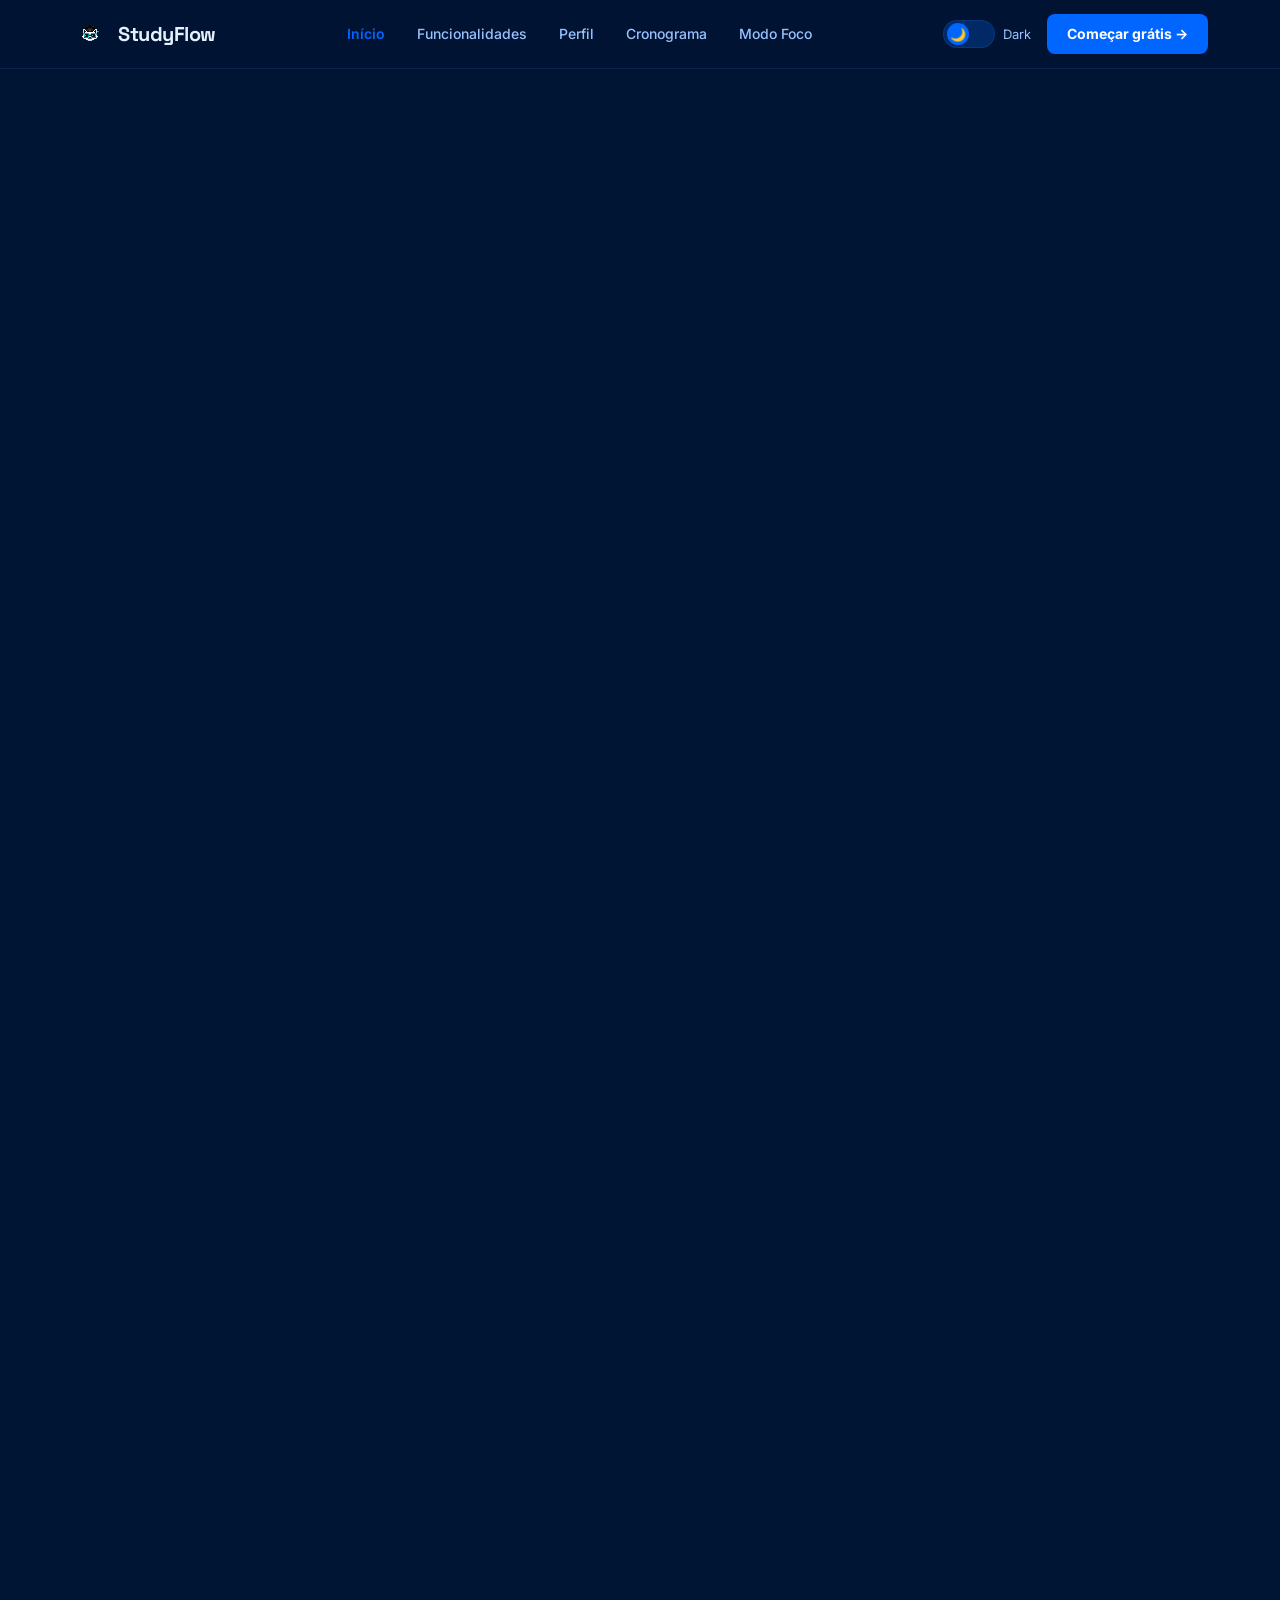
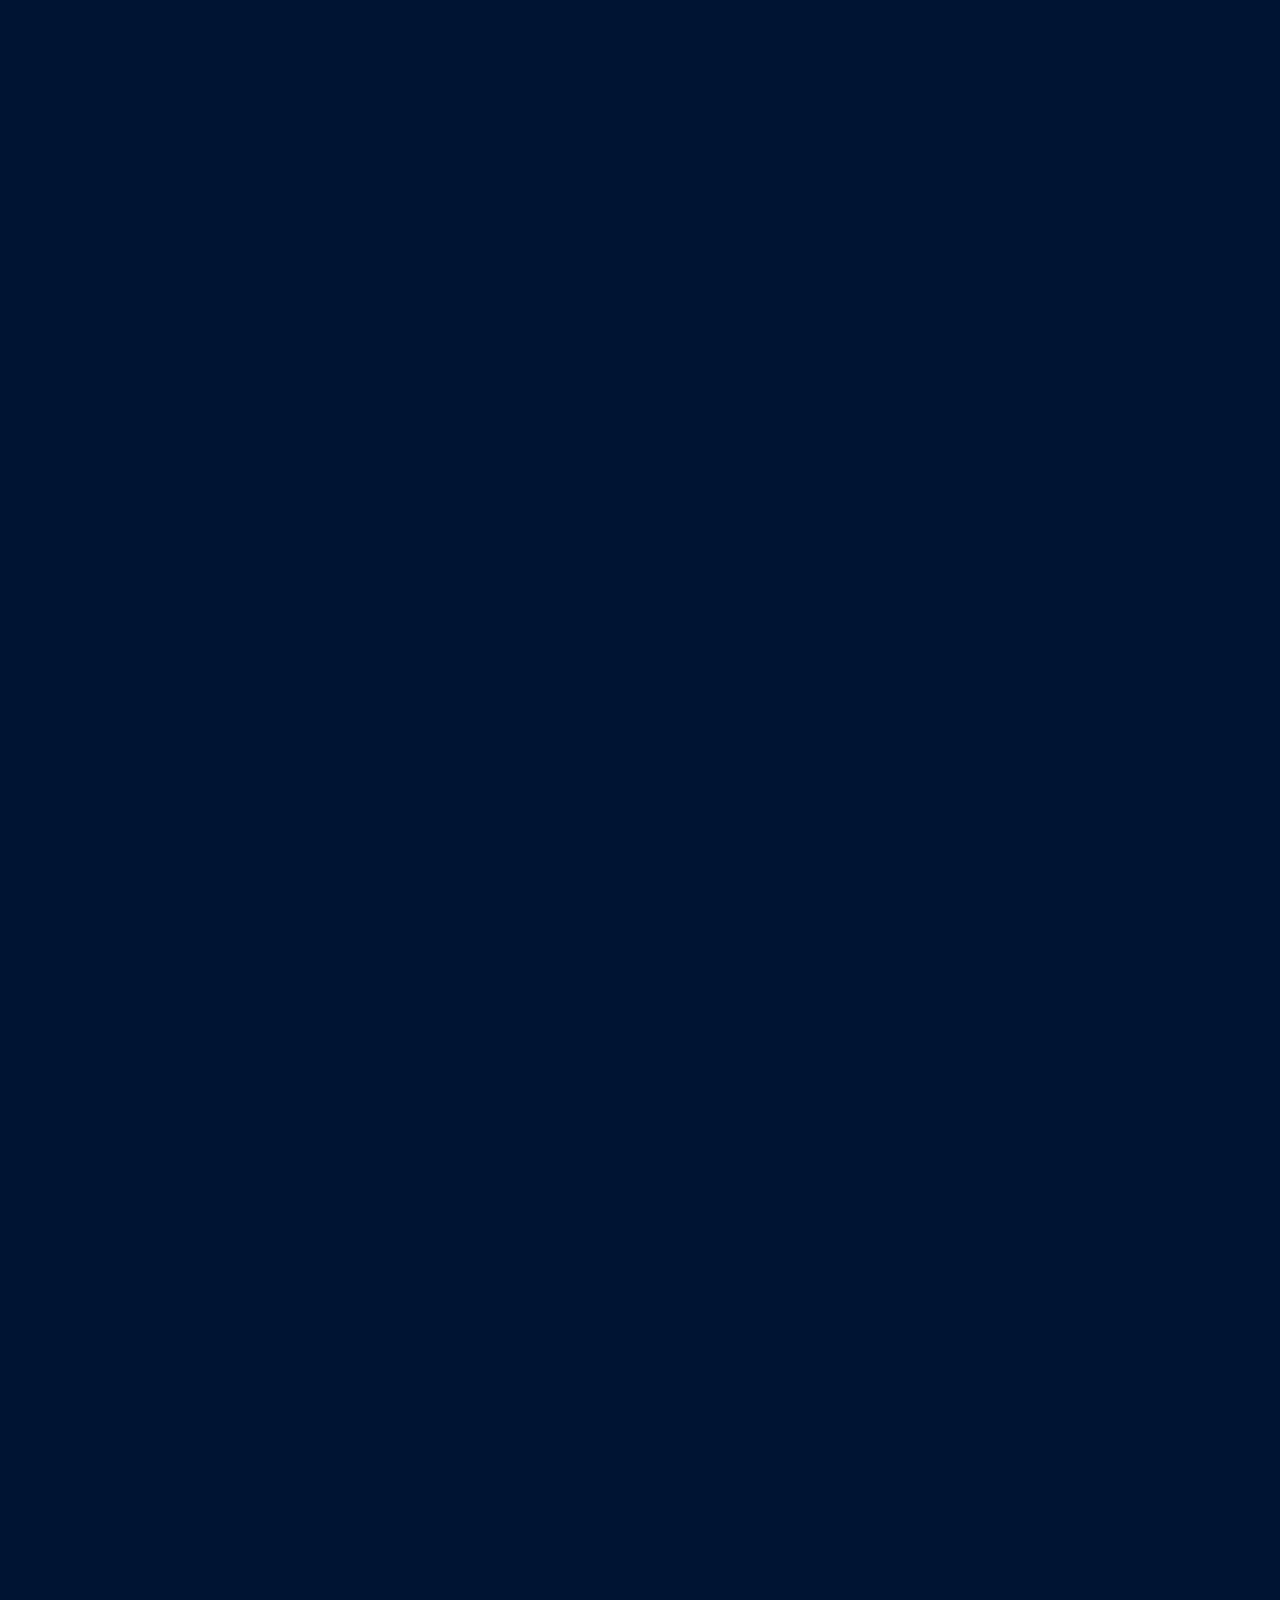
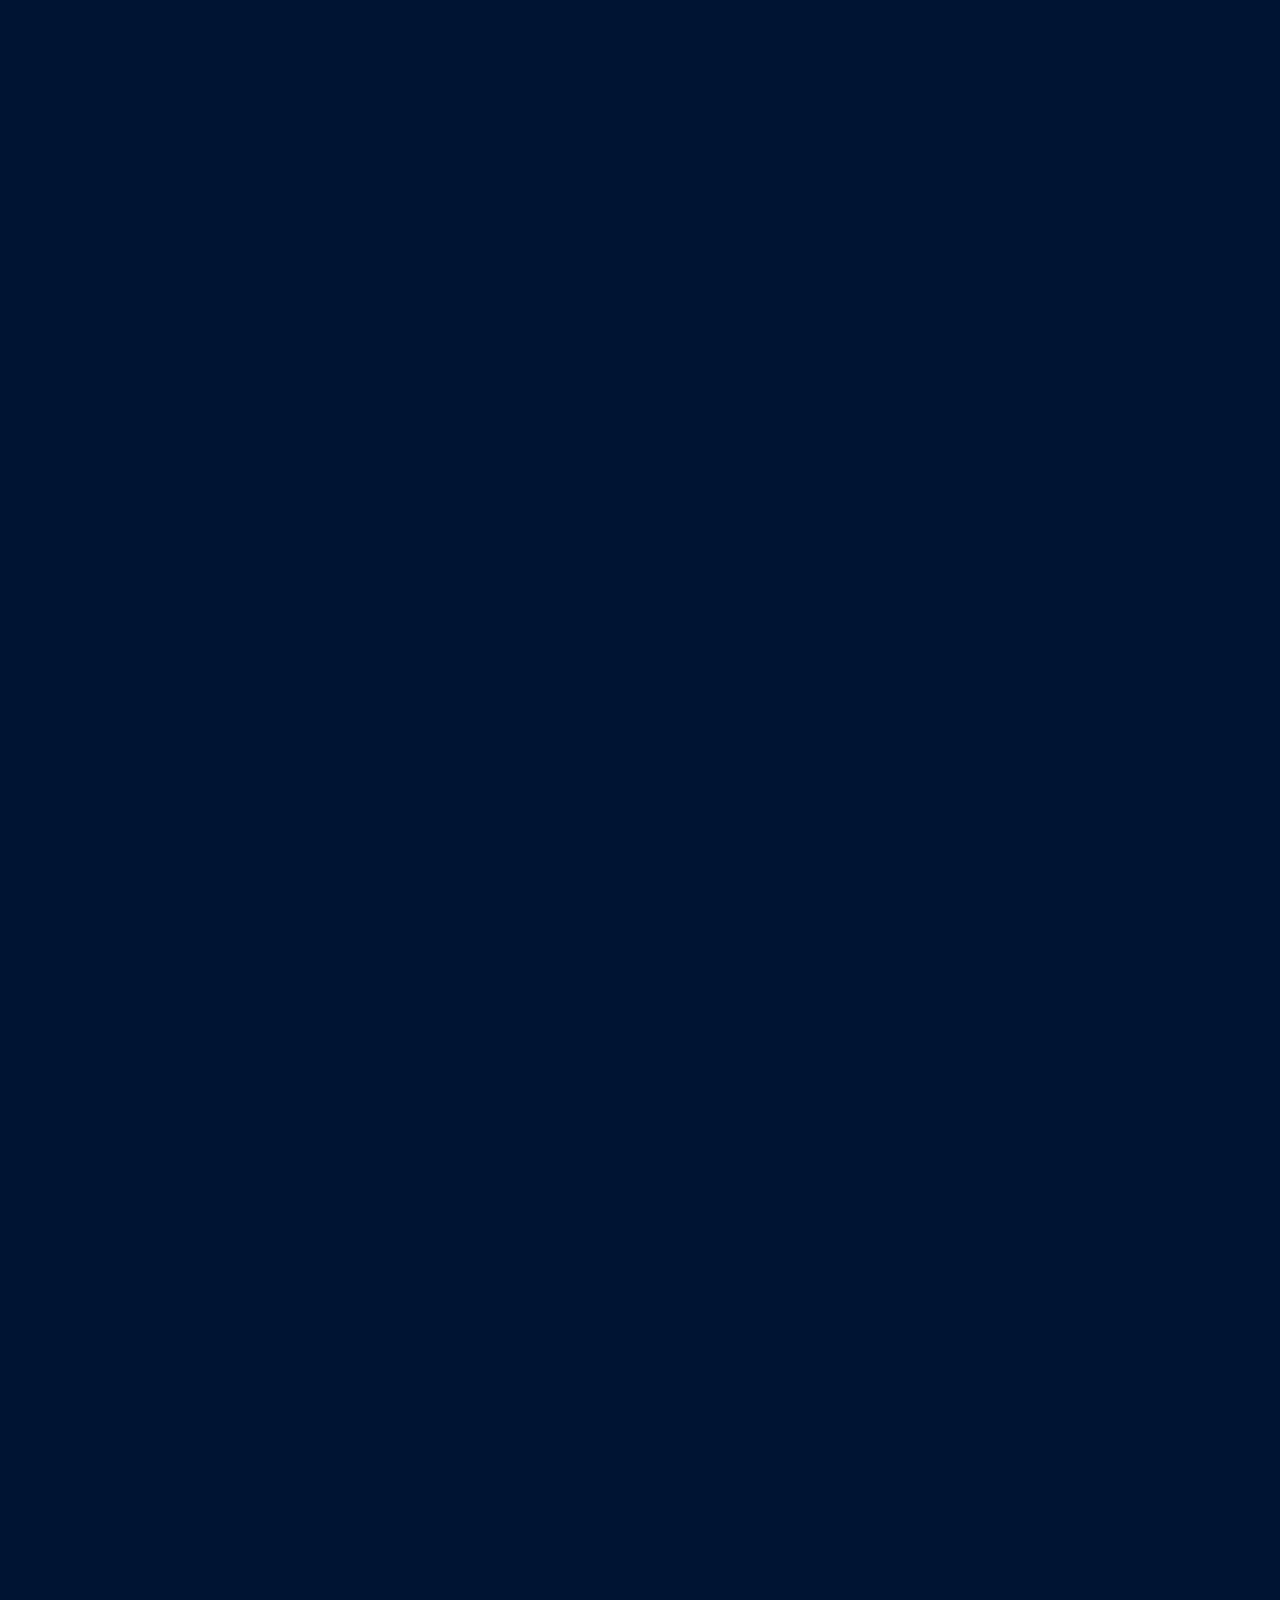
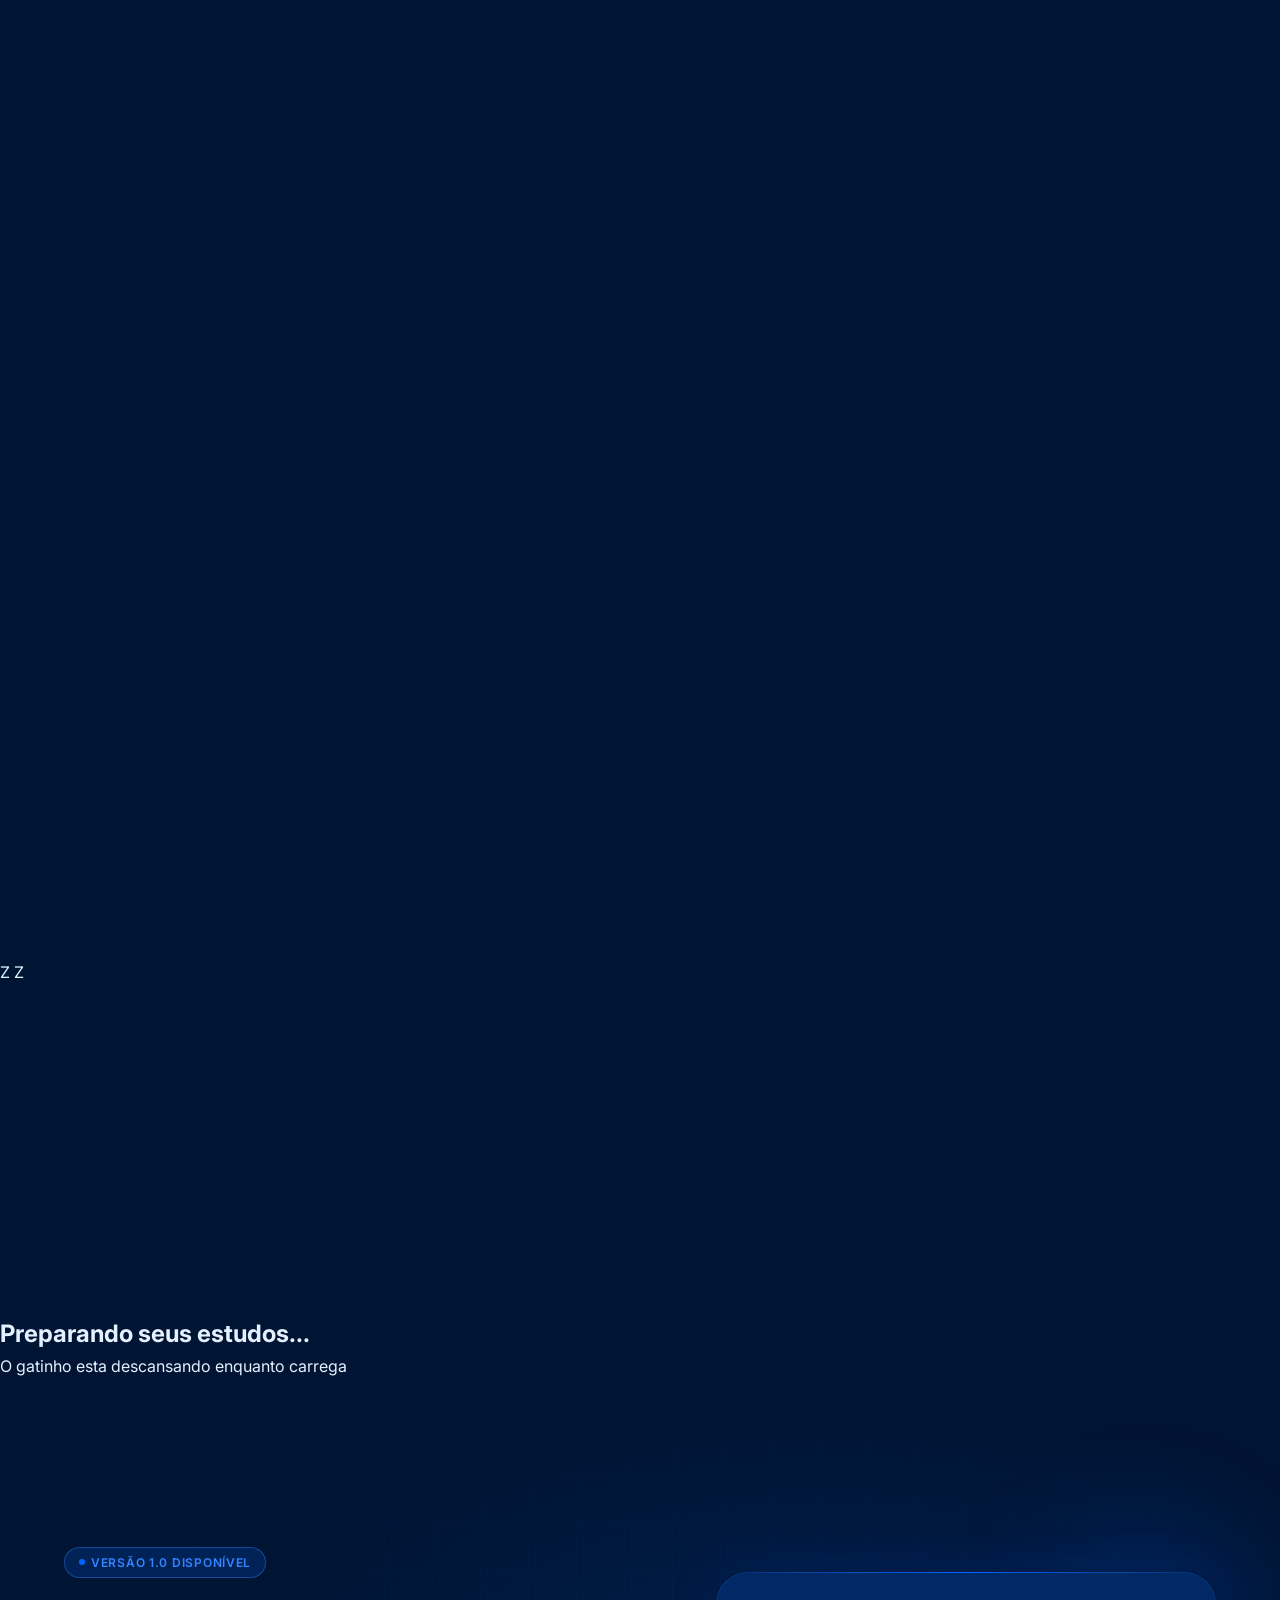
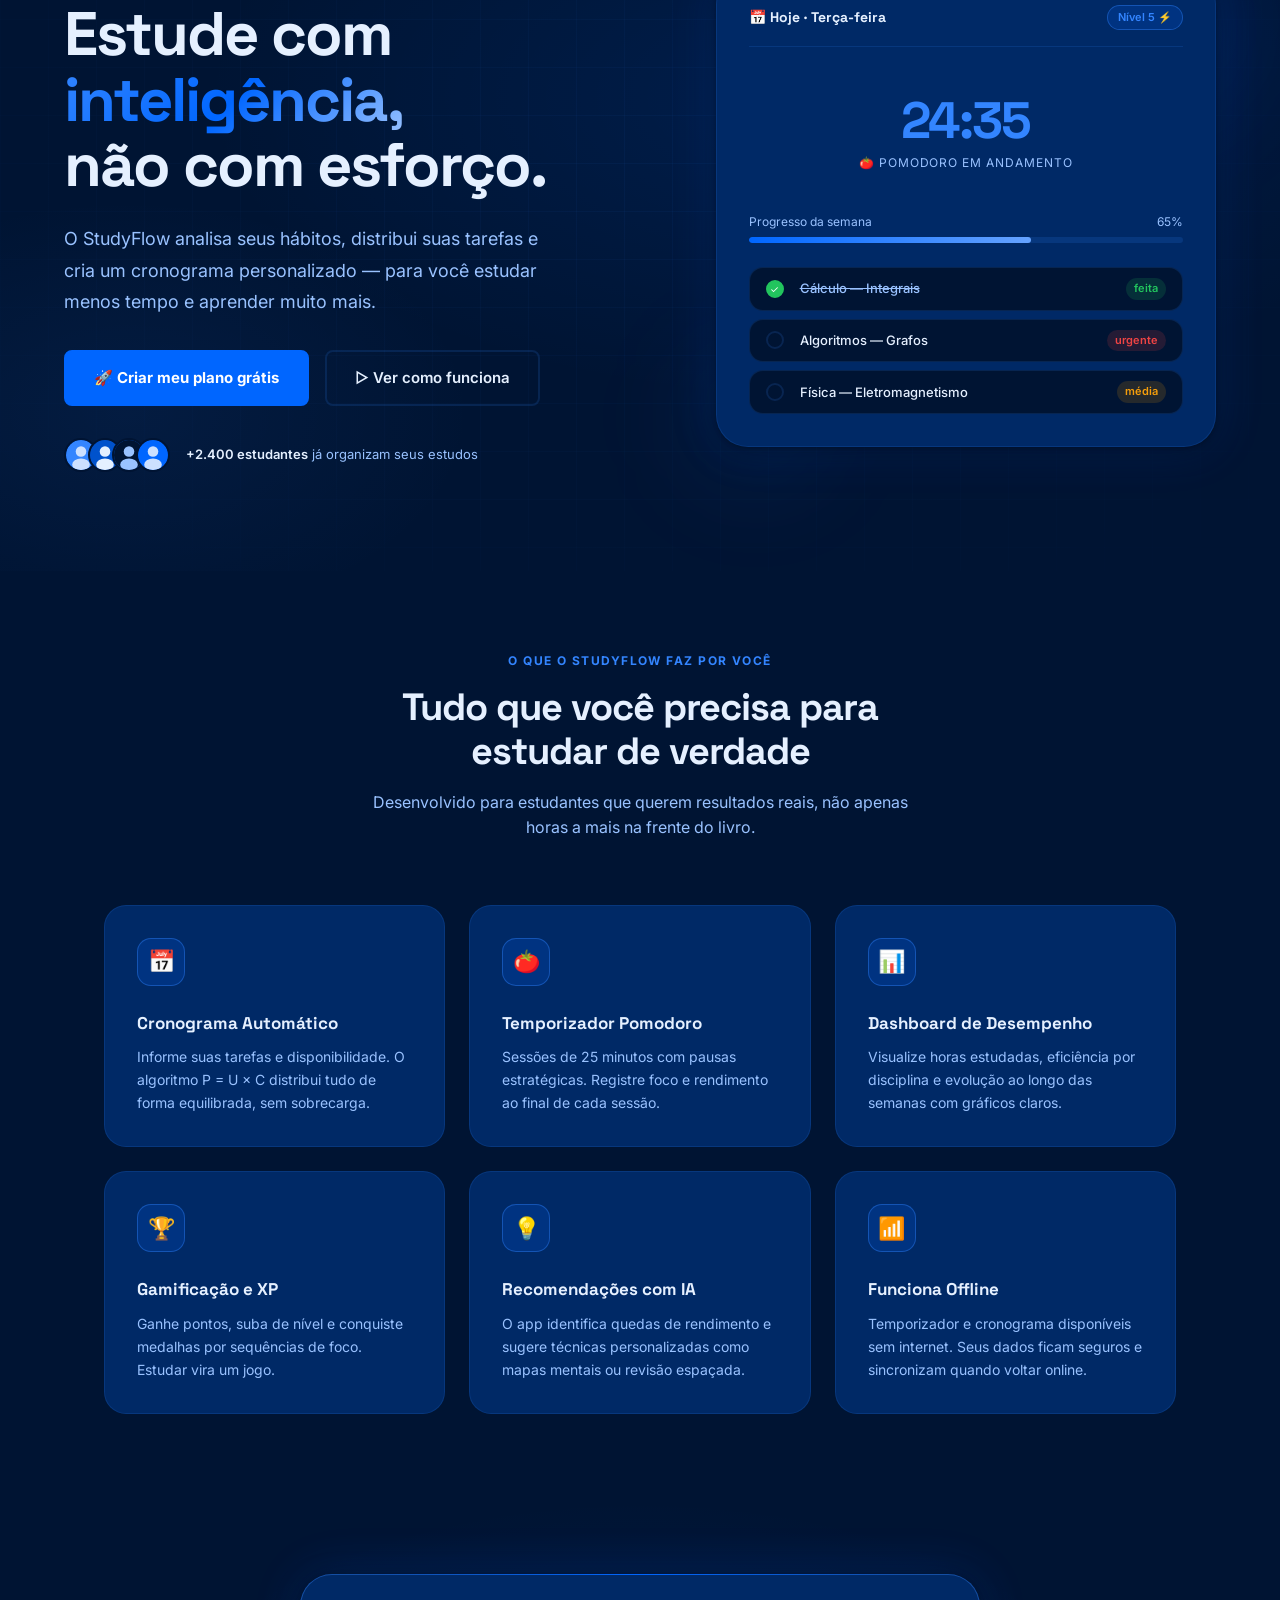
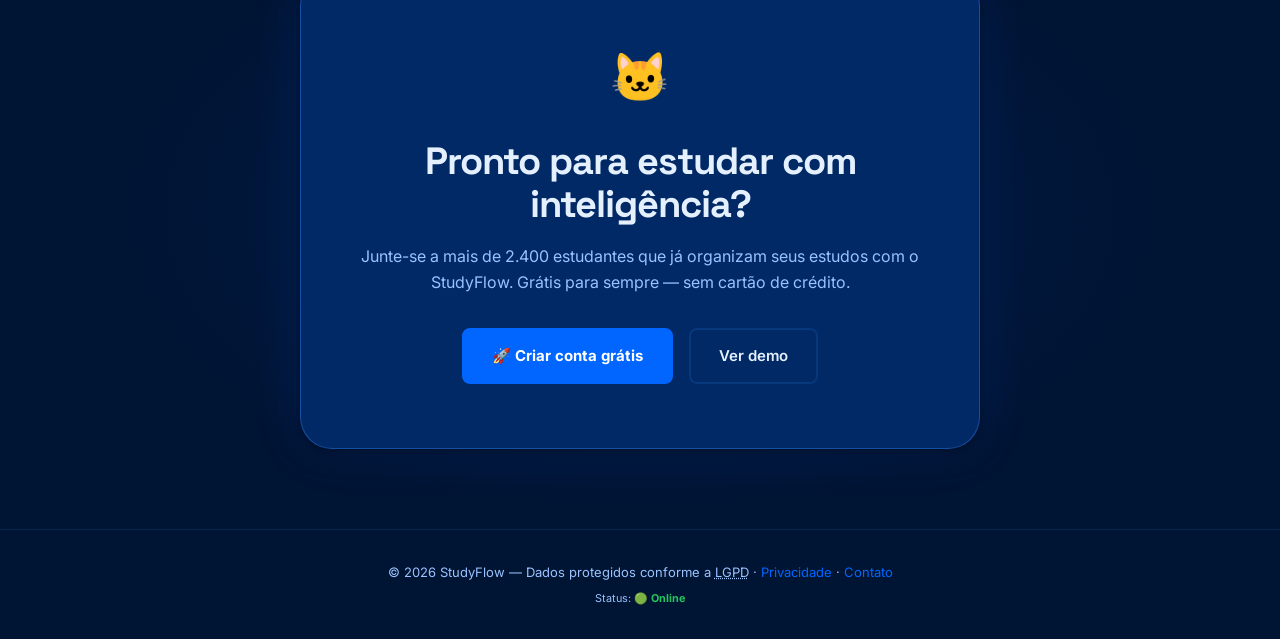
==== commit ded19b38: "StudyFlow | Implementação de Loading Screen - Html" ====
--- a/index.html
+++ b/index.html
@@ -21,6 +21,84 @@
   <script>try{var t=localStorage.getItem("sf-tema");if(t)document.documentElement.setAttribute("data-tema",t);}catch(e){}</script>
 </head>
 <body>
+
+ <!-- LOADING SCREEN - Gato Dormindo na Parede -->
+<div class="loading-screen" id="loading-screen">
+  <div class="loading-container">
+    
+    <div class="loader">
+      <div class="wrapper">
+        <div class="catContainer">
+          <svg
+            xmlns="http://www.w3.org/2000/svg"
+            fill="none"
+            viewBox="0 0 733 673"
+            class="catbody"
+          >
+            <path
+              class="cat-fill"
+              d="M111.002 139.5C270.502 -24.5001 471.503 2.4997 621.002 139.5C770.501 276.5 768.504 627.5 621.002 649.5C473.5 671.5 246 687.5 111.002 649.5C-23.9964 611.5 -48.4982 303.5 111.002 139.5Z"
+            ></path>
+            <path class="cat-fill" d="M184 9L270.603 159H97.3975L184 9Z"></path>
+            <path class="cat-fill" d="M541 0L627.603 150H454.397L541 0Z"></path>
+          </svg>
+          <svg
+            xmlns="http://www.w3.org/2000/svg"
+            fill="none"
+            viewBox="0 0 158 564"
+            class="tail"
+          >
+            <path
+              class="tail-fill"
+              d="M5.97602 76.066C-11.1099 41.6747 12.9018 0 51.3036 0V0C71.5336 0 89.8636 12.2558 97.2565 31.0866C173.697 225.792 180.478 345.852 97.0691 536.666C89.7636 553.378 73.0672 564 54.8273 564V564C16.9427 564 -5.4224 521.149 13.0712 488.085C90.2225 350.15 87.9612 241.089 5.97602 76.066Z"
+            ></path>
+          </svg>
+          <div class="text">
+            <span class="bigzzz">Z</span>
+            <span class="zzz">Z</span>
+          </div>
+        </div>
+        <div class="wallContainer">
+          <svg
+            xmlns="http://www.w3.org/2000/svg"
+            fill="none"
+            viewBox="0 0 500 126"
+            class="wall"
+          >
+            <line stroke-width="6" class="wall-stroke" y2="3" x2="450" y1="3" x1="50"></line>
+            <line stroke-width="6" class="wall-stroke" y2="85" x2="400" y1="85" x1="100"></line>
+            <line stroke-width="6" class="wall-stroke" y2="122" x2="375" y1="122" x1="125"></line>
+            <line stroke-width="6" class="wall-stroke" y2="43" x2="500" y1="43"></line>
+            <line stroke-width="6" class="wall-stroke" y2="1.99391" x2="115.5" y1="43.0061" x1="115.5"></line>
+            <line stroke-width="6" class="wall-stroke" y2="2.00002" x2="189" y1="43.0122" x1="189"></line>
+            <line stroke-width="6" class="wall-stroke" y2="2.00612" x2="262.5" y1="43.0183" x1="262.5"></line>
+            <line stroke-width="6" class="wall-stroke" y2="2.01222" x2="336" y1="43.0244" x1="336"></line>
+            <line stroke-width="6" class="wall-stroke" y2="2.01833" x2="409.5" y1="43.0305" x1="409.5"></line>
+            <line stroke-width="6" class="wall-stroke" y2="43" x2="153" y1="84.0122" x1="153"></line>
+            <line stroke-width="6" class="wall-stroke" y2="43" x2="228" y1="84.0122" x1="228"></line>
+            <line stroke-width="6" class="wall-stroke" y2="43" x2="303" y1="84.0122" x1="303"></line>
+            <line stroke-width="6" class="wall-stroke" y2="43" x2="378" y1="84.0122" x1="378"></line>
+            <line stroke-width="6" class="wall-stroke" y2="84" x2="192" y1="125.012" x1="192"></line>
+            <line stroke-width="6" class="wall-stroke" y2="84" x2="267" y1="125.012" x1="267"></line>
+            <line stroke-width="6" class="wall-stroke" y2="84" x2="342" y1="125.012" x1="342"></line>
+          </svg>
+        </div>
+      </div>
+    </div>
+    
+    <div class="loading-text">
+      <h2 class="loading-title">Preparando seus estudos...</h2>
+      <p class="loading-subtitle">O gatinho esta descansando enquanto carrega</p>
+    </div>
+    
+    <div class="loading-progress">
+      <div class="loading-progress-bar"></div>
+    </div>
+    
+  </div>
+</div>
+<!-- FIM LOADING SCREEN -->
+
   <a href="#conteudo-principal" class="skip-link">Pular para o conteúdo</a>
 
   <header role="banner">
--- a/style.css
+++ b/style.css
@@ -559,4 +559,102 @@
 /* Em light mode o fundo escuro do logo fica como badge azul — ok por design */
 [data-tema="light"] .cat-mascot {
   box-shadow: 0 0 0 2px rgba(0,82,204,0.25);
+}
+
+/* ============================================================
+   AULA: Manipulação do DOM — Estilos das interações JS
+   ============================================================ */
+
+/* ── 7. Painel "Como Funciona" ──────────────────────────────
+   Começa com height:0 e opacity:0 (invisível).
+   Quando o JS adiciona .expandido, o CSS anima para o
+   tamanho natural com transição suave.
+   max-height em vez de height permite transição de "auto".
+   ─────────────────────────────────────────────────────────── */
+#como-funciona-painel {
+  max-height: 0;
+  overflow: hidden;
+  opacity: 0;
+  /* transition define QUANTO TEMPO cada propriedade leva */
+  transition: max-height 0.5s ease, opacity 0.4s ease, padding 0.4s ease;
+  padding: 0 clamp(var(--s4), 5vw, 72px);
+}
+/* Quando JS adiciona .expandido → painel abre */
+#como-funciona-painel.expandido {
+  max-height: 600px; /* valor maior que o conteúdo real */
+  opacity: 1;
+  padding: var(--s4) clamp(var(--s4), 5vw, 72px);
+}
+.como-funciona__inner {
+  background: var(--bg-surface); border: 1px solid var(--border-hover);
+  border-radius: var(--r-xl); padding: var(--s4);
+  max-width: 1200px; margin: 0 auto;
+  box-shadow: var(--shadow-card);
+  transition: background 0.4s ease;
+}
+.como-funciona__titulo {
+  font-family: var(--font-display); font-size: clamp(20px, 3vw, 28px);
+  font-weight: 800; letter-spacing: -0.5px;
+  color: var(--text-primary); margin-bottom: var(--s4); text-align: center;
+}
+.como-funciona__steps {
+  display: grid; grid-template-columns: repeat(3, 1fr); gap: var(--s3);
+}
+.como-funciona__step {
+  display: flex; align-items: flex-start; gap: var(--s2);
+  padding: var(--s3); background: var(--bg-base);
+  border-radius: var(--r-lg); border: 1px solid var(--border);
+  transition: background 0.4s ease;
+}
+.como-funciona__num {
+  width: 36px; height: 36px; border-radius: 50%;
+  background: var(--accent); color: #fff;
+  display: flex; align-items: center; justify-content: center;
+  font-family: var(--font-display); font-weight: 800; font-size: 16px;
+  flex-shrink: 0;
+}
+.como-funciona__step strong {
+  display: block; font-weight: 700; color: var(--text-primary);
+  margin-bottom: 4px; font-size: 14px;
+}
+.como-funciona__step p {
+  font-size: 13px; color: var(--text-secondary); line-height: 1.6;
+}
+@media (max-width: 768px) {
+  .como-funciona__steps { grid-template-columns: 1fr; }
+}
+
+
+/* ── 8. Feature Cards expandíveis ──────────────────────────
+   .feature-card__detalhe começa oculto (max-height:0).
+   Quando JS adiciona .expandido no card pai, o filho aparece.
+   O seletor CSS ".expandido .feature-card__detalhe" significa:
+   "elemento com classe feature-card__detalhe DENTRO de
+   um elemento com classe expandido".
+   ─────────────────────────────────────────────────────────── */
+.feature-card {
+  cursor: pointer; /* indica que é clicável */
+}
+.feature-card__detalhe {
+  max-height: 0; overflow: hidden; opacity: 0;
+  transition: max-height 0.4s ease, opacity 0.3s ease, margin 0.3s ease;
+  font-size: 13px; color: var(--accent-light);
+  border-top: 0px solid var(--border); margin-top: 0;
+}
+/* Quando card tem .expandido → detalhe aparece */
+.feature-card.expandido .feature-card__detalhe {
+  max-height: 80px;
+  opacity: 1;
+  margin-top: var(--s2);
+  border-top: 1px solid var(--border);
+  padding-top: var(--s2);
+}
+/* Card expandido ganha destaque visual */
+.feature-card.expandido {
+  border-color: var(--border-hover);
+  box-shadow: var(--shadow-card), 0 0 0 1px var(--accent-glow);
+}
+/* Ícone do card: transição suave ao expandir/fechar */
+.feature-card__icone {
+  transition: transform 0.3s cubic-bezier(.34,1.56,.64,1), background 0.3s ease !important;
 }
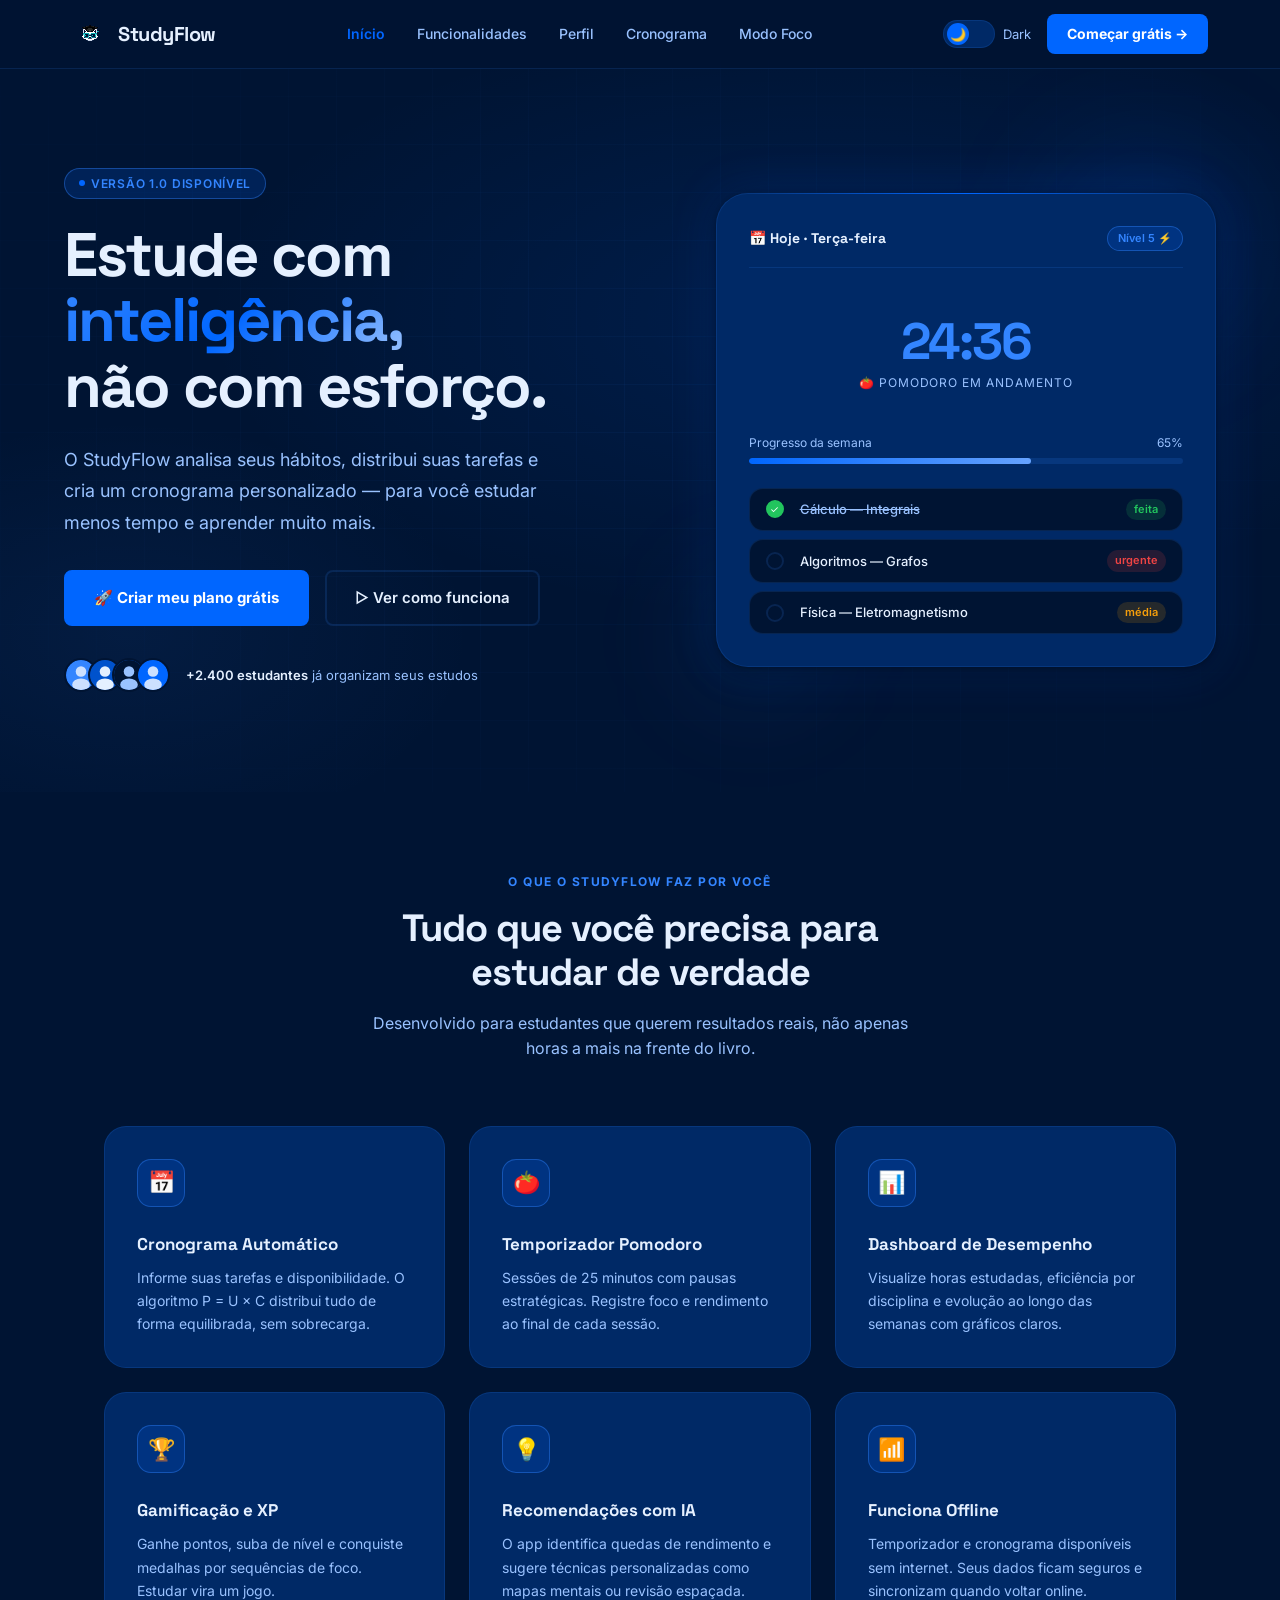
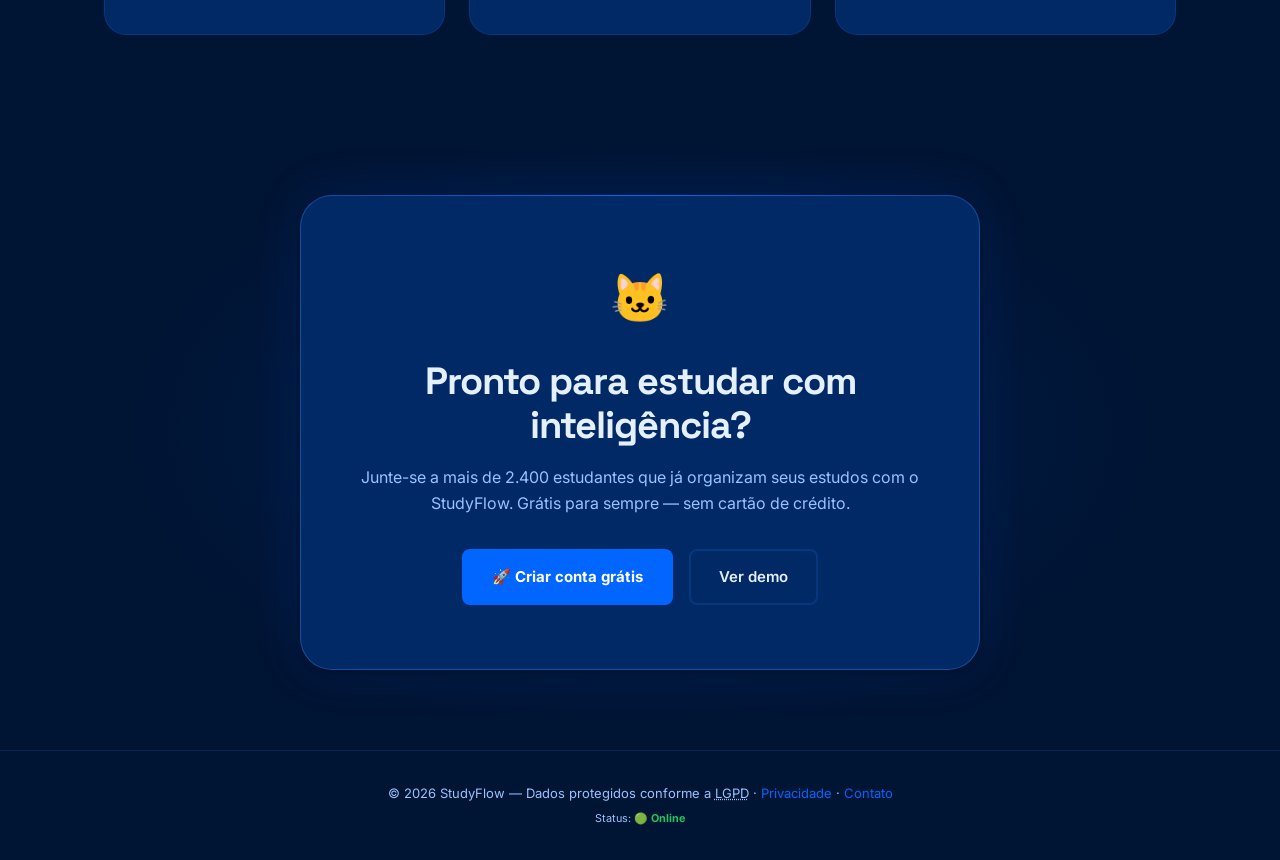
==== commit 1d79adcd: "StudyFlow | Html" ====
--- a/index.html
+++ b/index.html
@@ -21,84 +21,6 @@
   <script>try{var t=localStorage.getItem("sf-tema");if(t)document.documentElement.setAttribute("data-tema",t);}catch(e){}</script>
 </head>
 <body>
-
- <!-- LOADING SCREEN - Gato Dormindo na Parede -->
-<div class="loading-screen" id="loading-screen">
-  <div class="loading-container">
-    
-    <div class="loader">
-      <div class="wrapper">
-        <div class="catContainer">
-          <svg
-            xmlns="http://www.w3.org/2000/svg"
-            fill="none"
-            viewBox="0 0 733 673"
-            class="catbody"
-          >
-            <path
-              class="cat-fill"
-              d="M111.002 139.5C270.502 -24.5001 471.503 2.4997 621.002 139.5C770.501 276.5 768.504 627.5 621.002 649.5C473.5 671.5 246 687.5 111.002 649.5C-23.9964 611.5 -48.4982 303.5 111.002 139.5Z"
-            ></path>
-            <path class="cat-fill" d="M184 9L270.603 159H97.3975L184 9Z"></path>
-            <path class="cat-fill" d="M541 0L627.603 150H454.397L541 0Z"></path>
-          </svg>
-          <svg
-            xmlns="http://www.w3.org/2000/svg"
-            fill="none"
-            viewBox="0 0 158 564"
-            class="tail"
-          >
-            <path
-              class="tail-fill"
-              d="M5.97602 76.066C-11.1099 41.6747 12.9018 0 51.3036 0V0C71.5336 0 89.8636 12.2558 97.2565 31.0866C173.697 225.792 180.478 345.852 97.0691 536.666C89.7636 553.378 73.0672 564 54.8273 564V564C16.9427 564 -5.4224 521.149 13.0712 488.085C90.2225 350.15 87.9612 241.089 5.97602 76.066Z"
-            ></path>
-          </svg>
-          <div class="text">
-            <span class="bigzzz">Z</span>
-            <span class="zzz">Z</span>
-          </div>
-        </div>
-        <div class="wallContainer">
-          <svg
-            xmlns="http://www.w3.org/2000/svg"
-            fill="none"
-            viewBox="0 0 500 126"
-            class="wall"
-          >
-            <line stroke-width="6" class="wall-stroke" y2="3" x2="450" y1="3" x1="50"></line>
-            <line stroke-width="6" class="wall-stroke" y2="85" x2="400" y1="85" x1="100"></line>
-            <line stroke-width="6" class="wall-stroke" y2="122" x2="375" y1="122" x1="125"></line>
-            <line stroke-width="6" class="wall-stroke" y2="43" x2="500" y1="43"></line>
-            <line stroke-width="6" class="wall-stroke" y2="1.99391" x2="115.5" y1="43.0061" x1="115.5"></line>
-            <line stroke-width="6" class="wall-stroke" y2="2.00002" x2="189" y1="43.0122" x1="189"></line>
-            <line stroke-width="6" class="wall-stroke" y2="2.00612" x2="262.5" y1="43.0183" x1="262.5"></line>
-            <line stroke-width="6" class="wall-stroke" y2="2.01222" x2="336" y1="43.0244" x1="336"></line>
-            <line stroke-width="6" class="wall-stroke" y2="2.01833" x2="409.5" y1="43.0305" x1="409.5"></line>
-            <line stroke-width="6" class="wall-stroke" y2="43" x2="153" y1="84.0122" x1="153"></line>
-            <line stroke-width="6" class="wall-stroke" y2="43" x2="228" y1="84.0122" x1="228"></line>
-            <line stroke-width="6" class="wall-stroke" y2="43" x2="303" y1="84.0122" x1="303"></line>
-            <line stroke-width="6" class="wall-stroke" y2="43" x2="378" y1="84.0122" x1="378"></line>
-            <line stroke-width="6" class="wall-stroke" y2="84" x2="192" y1="125.012" x1="192"></line>
-            <line stroke-width="6" class="wall-stroke" y2="84" x2="267" y1="125.012" x1="267"></line>
-            <line stroke-width="6" class="wall-stroke" y2="84" x2="342" y1="125.012" x1="342"></line>
-          </svg>
-        </div>
-      </div>
-    </div>
-    
-    <div class="loading-text">
-      <h2 class="loading-title">Preparando seus estudos...</h2>
-      <p class="loading-subtitle">O gatinho esta descansando enquanto carrega</p>
-    </div>
-    
-    <div class="loading-progress">
-      <div class="loading-progress-bar"></div>
-    </div>
-    
-  </div>
-</div>
-<!-- FIM LOADING SCREEN -->
-
   <a href="#conteudo-principal" class="skip-link">Pular para o conteúdo</a>
 
   <header role="banner">
--- a/style.css
+++ b/style.css
@@ -293,7 +293,7 @@
   color: var(--accent-light); font-size: 12px; font-weight: 600;
   letter-spacing: .06em; text-transform: uppercase;
   padding: 5px 14px; border-radius: 99px; margin-bottom: var(--s3);
-  animation: fadeUp 0.6s ease both;
+  
 }
 .hero__badge-dot { width: 6px; height: 6px; border-radius: 50%; background: var(--accent); animation: pulso 2s infinite; }
 @keyframes pulso { 0%,100% { transform:scale(1); opacity:1; } 50% { transform:scale(1.5); opacity:.6; } }
@@ -303,7 +303,7 @@
   font-family: var(--font-display);
   font-size: clamp(38px, 4.8vw, 68px);
   font-weight: 800; line-height: 1.07; letter-spacing: -2px;
-  margin-bottom: var(--s3); animation: fadeUp 0.6s 0.1s ease both;
+  margin-bottom: var(--s3); 
 }
 .hero__titulo-gradiente {
   background: linear-gradient(135deg, #3385FF 0%, #0066FF 50%, #99C2FF 100%);
@@ -312,11 +312,11 @@
 .hero__subtitulo {
   font-size: clamp(15px, 1.5vw, 18px); font-weight: 400;
   color: var(--text-secondary); line-height: 1.75; max-width: 46ch;
-  margin-bottom: var(--s4); animation: fadeUp 0.6s 0.2s ease both;
+  margin-bottom: var(--s4); 
 }
 
 /* L10 — CTAs */
-.hero__ctas { display: flex; gap: var(--s2); flex-wrap: wrap; margin-bottom: var(--s4); animation: fadeUp 0.6s 0.3s ease both; }
+.hero__ctas { display: flex; gap: var(--s2); flex-wrap: wrap; margin-bottom: var(--s4);  }
 .btn-primario {
   display: inline-flex; align-items: center; gap: 8px;
   padding: 14px 28px; background: var(--accent); color: #fff;
@@ -344,7 +344,7 @@
 }
 
 /* Social proof com avatares SVG */
-.hero__social-proof { display: flex; align-items: center; gap: var(--s2); animation: fadeUp 0.6s 0.4s ease both; }
+.hero__social-proof { display: flex; align-items: center; gap: var(--s2);  }
 .hero__avatares { display: flex; }
 .hero__avatar {
   width: 34px; height: 34px; border-radius: 50%;
@@ -358,7 +358,7 @@
 .hero__social-texto strong { color: var(--text-primary); font-weight: 600; }
 
 /* L11 — Card app */
-.hero__visual { position: relative; animation: fadeUp 0.7s 0.15s ease both; }
+.hero__visual { position: relative;  }
 .hero__deco { position: absolute; border-radius: 50%; filter: blur(50px); pointer-events: none; }
 .hero__deco--1 { width: 220px; height: 220px; background: rgba(0,102,255,.10); top: -60px; right: -40px; }
 .hero__deco--2 { width: 140px; height: 140px; background: rgba(51,133,255,.08); bottom: -40px; left: -30px; }
@@ -425,9 +425,9 @@
   display: flex; flex-direction: column;
   transition: border-color 0.25s ease, transform 0.25s ease, box-shadow 0.25s ease, background 0.4s ease, opacity 0.5s ease;
   cursor: default;
-  opacity: 0; transform: translateY(24px);
-}
-.feature-card.visivel { opacity: 1; transform: translateY(0); }
+  opacity: 1; transform: translateY(0);
+}
+.feature-card.visivel { opacity: 1; transform: translateY(0); } /* fallback */
 .feature-card:hover { border-color: var(--border-hover); transform: translateY(-4px); box-shadow: var(--shadow-card); }
 .feature-card__icone {
   width: 48px; height: 48px; background: var(--accent-glow); border-radius: var(--r-md);
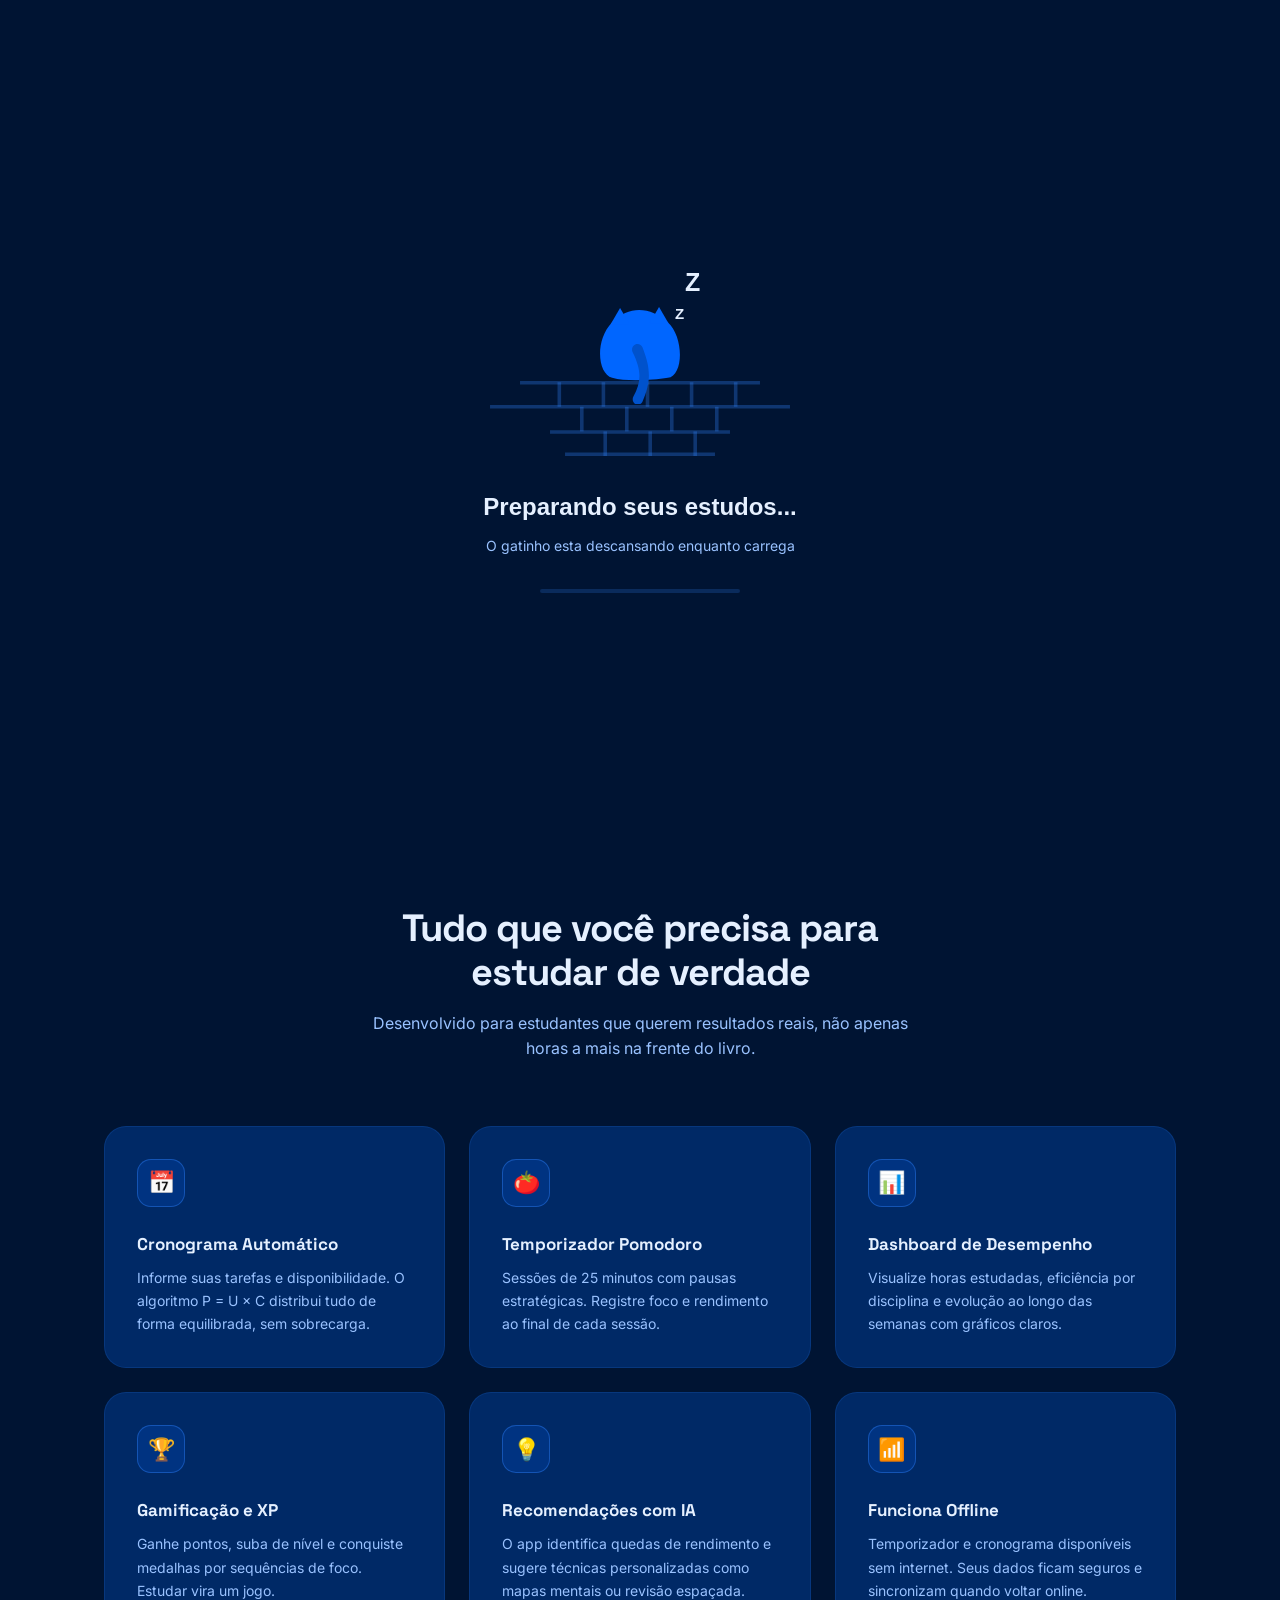
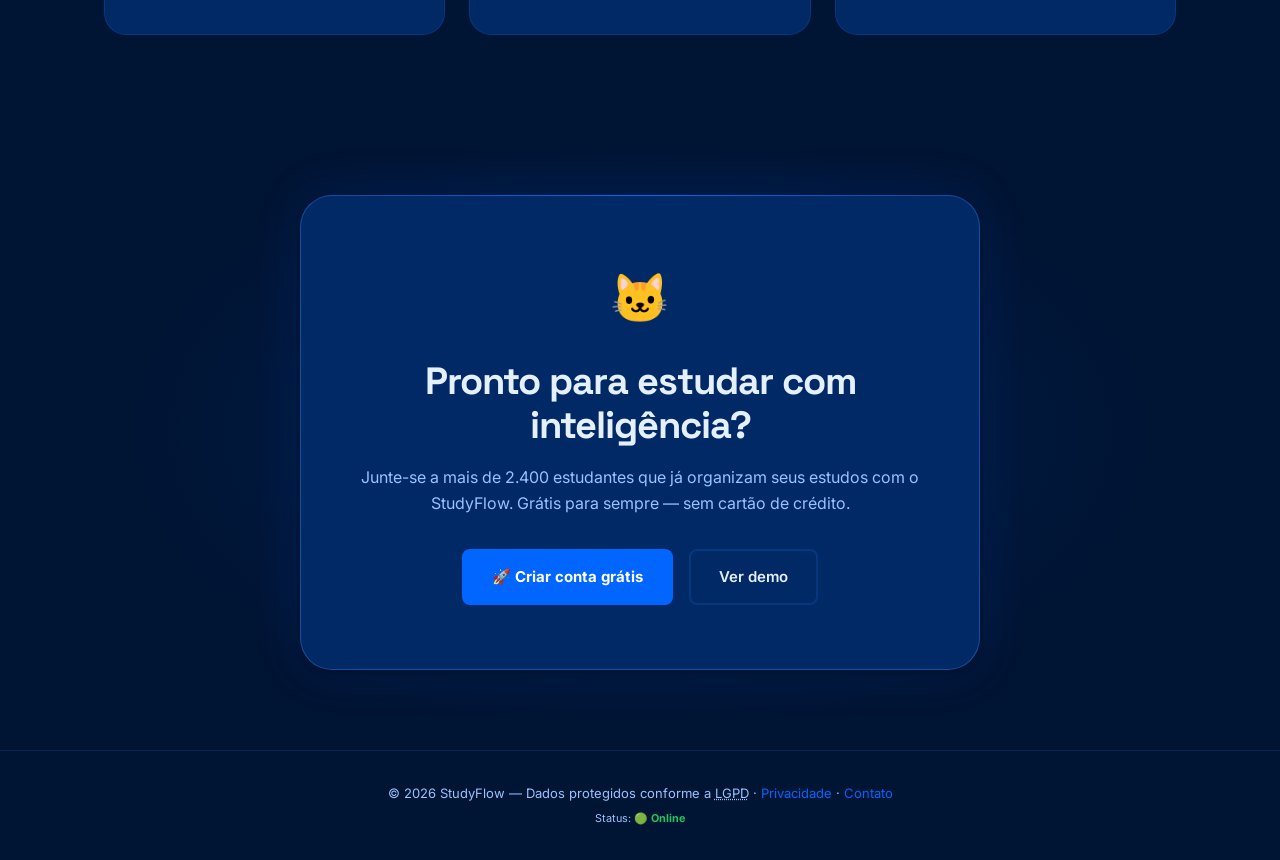
==== commit 829c5059: "StudyFlow | Html" ====
--- a/index.html
+++ b/index.html
@@ -19,8 +19,145 @@
 
   <!-- Anti-FOUC: aplica tema salvo ANTES do body renderizar -->
   <script>try{var t=localStorage.getItem("sf-tema");if(t)document.documentElement.setAttribute("data-tema",t);}catch(e){}</script>
+
+  <style>
+    /* Loading screen — cores fixas, não depende de variáveis CSS */
+    .loading-screen {
+      position: fixed; inset: 0;
+      background: #001433;
+      display: flex; flex-direction: column;
+      align-items: center; justify-content: center;
+      z-index: 99999;
+      transition: opacity 0.6s ease, visibility 0.6s ease;
+    }
+    .loading-screen.hidden {
+      opacity: 0; visibility: hidden; pointer-events: none;
+    }
+    .loading-container {
+      display: flex; flex-direction: column;
+      align-items: center; gap: 32px;
+    }
+    .loader { display: flex; align-items: center; justify-content: center; }
+    .wrapper {
+      display: flex; flex-direction: column;
+      justify-content: center; align-items: center;
+    }
+    .catContainer {
+      width: 100%; display: flex; align-items: center;
+      justify-content: center; position: relative;
+    }
+    .catbody { width: 80px; }
+    .cat-fill { fill: #0066FF; }
+    .tail-fill { fill: #0052CC; }
+    .wall { width: 300px; }
+    .wall-stroke { stroke: rgba(51,133,255,0.3); }
+    .tail {
+      position: absolute; width: 17px; top: 50%;
+      animation: tail 0.5s ease-in infinite alternate-reverse;
+      transform-origin: top;
+    }
+    @keyframes tail {
+      0%   { transform: rotateZ(60deg); }
+      50%  { transform: rotateZ(0deg); }
+      100% { transform: rotateZ(-20deg); }
+    }
+    .text {
+      display: flex; flex-direction: column;
+      width: 50px; position: absolute;
+      margin: 0 0 100px 120px;
+    }
+    .zzz {
+      color: #E5F0FF; font-family: sans-serif;
+      font-weight: 700; font-size: 15px;
+      animation: zzz 2s linear infinite;
+    }
+    .bigzzz {
+      color: #E5F0FF; font-family: sans-serif;
+      font-weight: 700; font-size: 25px; margin-left: 10px;
+      animation: zzz 2.3s linear infinite;
+    }
+    @keyframes zzz {
+      0%   { opacity: 0; }
+      50%  { opacity: 1; }
+      100% { opacity: 0; }
+    }
+    .wallContainer { display: flex; justify-content: center; }
+    .loading-text { text-align: center; }
+    .loading-title {
+      font-family: sans-serif; font-size: 24px;
+      font-weight: 700; color: #E5F0FF; margin-bottom: 8px;
+    }
+    .loading-subtitle { font-size: 14px; color: #99C2FF; }
+    .loading-progress {
+      width: 200px; height: 4px;
+      background: rgba(51,133,255,0.2); border-radius: 99px; overflow: hidden;
+    }
+    .loading-progress-bar {
+      height: 100%; width: 0%;
+      background: linear-gradient(90deg, #0066FF, #3385FF);
+      border-radius: 99px;
+      animation: progress 2s ease-in-out infinite;
+    }
+    @keyframes progress {
+      0%   { width: 0%;  margin-left: 0%; }
+      50%  { width: 60%; margin-left: 20%; }
+      100% { width: 0%;  margin-left: 100%; }
+    }
+  </style>
 </head>
 <body>
+  <!-- LOADING SCREEN - Gato Dormindo na Parede -->
+<div class="loading-screen" id="loading-screen">
+  <div class="loading-container">
+    <div class="loader">
+      <div class="wrapper">
+        <div class="catContainer">
+          <svg xmlns="http://www.w3.org/2000/svg" fill="none" viewBox="0 0 733 673" class="catbody">
+            <path class="cat-fill" d="M111.002 139.5C270.502 -24.5001 471.503 2.4997 621.002 139.5C770.501 276.5 768.504 627.5 621.002 649.5C473.5 671.5 246 687.5 111.002 649.5C-23.9964 611.5 -48.4982 303.5 111.002 139.5Z"></path>
+            <path class="cat-fill" d="M184 9L270.603 159H97.3975L184 9Z"></path>
+            <path class="cat-fill" d="M541 0L627.603 150H454.397L541 0Z"></path>
+          </svg>
+          <svg xmlns="http://www.w3.org/2000/svg" fill="none" viewBox="0 0 158 564" class="tail">
+            <path class="tail-fill" d="M5.97602 76.066C-11.1099 41.6747 12.9018 0 51.3036 0V0C71.5336 0 89.8636 12.2558 97.2565 31.0866C173.697 225.792 180.478 345.852 97.0691 536.666C89.7636 553.378 73.0672 564 54.8273 564V564C16.9427 564 -5.4224 521.149 13.0712 488.085C90.2225 350.15 87.9612 241.089 5.97602 76.066Z"></path>
+          </svg>
+          <div class="text">
+            <span class="bigzzz">Z</span>
+            <span class="zzz">Z</span>
+          </div>
+        </div>
+        <div class="wallContainer">
+          <svg xmlns="http://www.w3.org/2000/svg" fill="none" viewBox="0 0 500 126" class="wall">
+            <line stroke-width="6" class="wall-stroke" y2="3" x2="450" y1="3" x1="50"></line>
+            <line stroke-width="6" class="wall-stroke" y2="85" x2="400" y1="85" x1="100"></line>
+            <line stroke-width="6" class="wall-stroke" y2="122" x2="375" y1="122" x1="125"></line>
+            <line stroke-width="6" class="wall-stroke" y2="43" x2="500" y1="43"></line>
+            <line stroke-width="6" class="wall-stroke" y2="1.99391" x2="115.5" y1="43.0061" x1="115.5"></line>
+            <line stroke-width="6" class="wall-stroke" y2="2.00002" x2="189" y1="43.0122" x1="189"></line>
+            <line stroke-width="6" class="wall-stroke" y2="2.00612" x2="262.5" y1="43.0183" x1="262.5"></line>
+            <line stroke-width="6" class="wall-stroke" y2="2.01222" x2="336" y1="43.0244" x1="336"></line>
+            <line stroke-width="6" class="wall-stroke" y2="2.01833" x2="409.5" y1="43.0305" x1="409.5"></line>
+            <line stroke-width="6" class="wall-stroke" y2="43" x2="153" y1="84.0122" x1="153"></line>
+            <line stroke-width="6" class="wall-stroke" y2="43" x2="228" y1="84.0122" x1="228"></line>
+            <line stroke-width="6" class="wall-stroke" y2="43" x2="303" y1="84.0122" x1="303"></line>
+            <line stroke-width="6" class="wall-stroke" y2="43" x2="378" y1="84.0122" x1="378"></line>
+            <line stroke-width="6" class="wall-stroke" y2="84" x2="192" y1="125.012" x1="192"></line>
+            <line stroke-width="6" class="wall-stroke" y2="84" x2="267" y1="125.012" x1="267"></line>
+            <line stroke-width="6" class="wall-stroke" y2="84" x2="342" y1="125.012" x1="342"></line>
+          </svg>
+        </div>
+      </div>
+    </div>
+    <div class="loading-text">
+      <h2 class="loading-title">Preparando seus estudos...</h2>
+      <p class="loading-subtitle">O gatinho esta descansando enquanto carrega</p>
+    </div>
+    <div class="loading-progress">
+      <div class="loading-progress-bar"></div>
+    </div>
+  </div>
+</div>
+<!-- FIM LOADING SCREEN -->
+
   <a href="#conteudo-principal" class="skip-link">Pular para o conteúdo</a>
 
   <header role="banner">
@@ -144,7 +281,7 @@
             </div>
             <div class="app-mock__timer">
               <div class="app-mock__timer-num" id="timer-mock">24:37</div>
-              <div class="app-mock__timer-label">🍅 Pomodoro em andamento</div>
+              <div class="app-mock__timer-label">Pomodoro em andamento</div>
             </div>
             <div class="app-mock__progress-wrap">
               <div class="app-mock__progress-label">
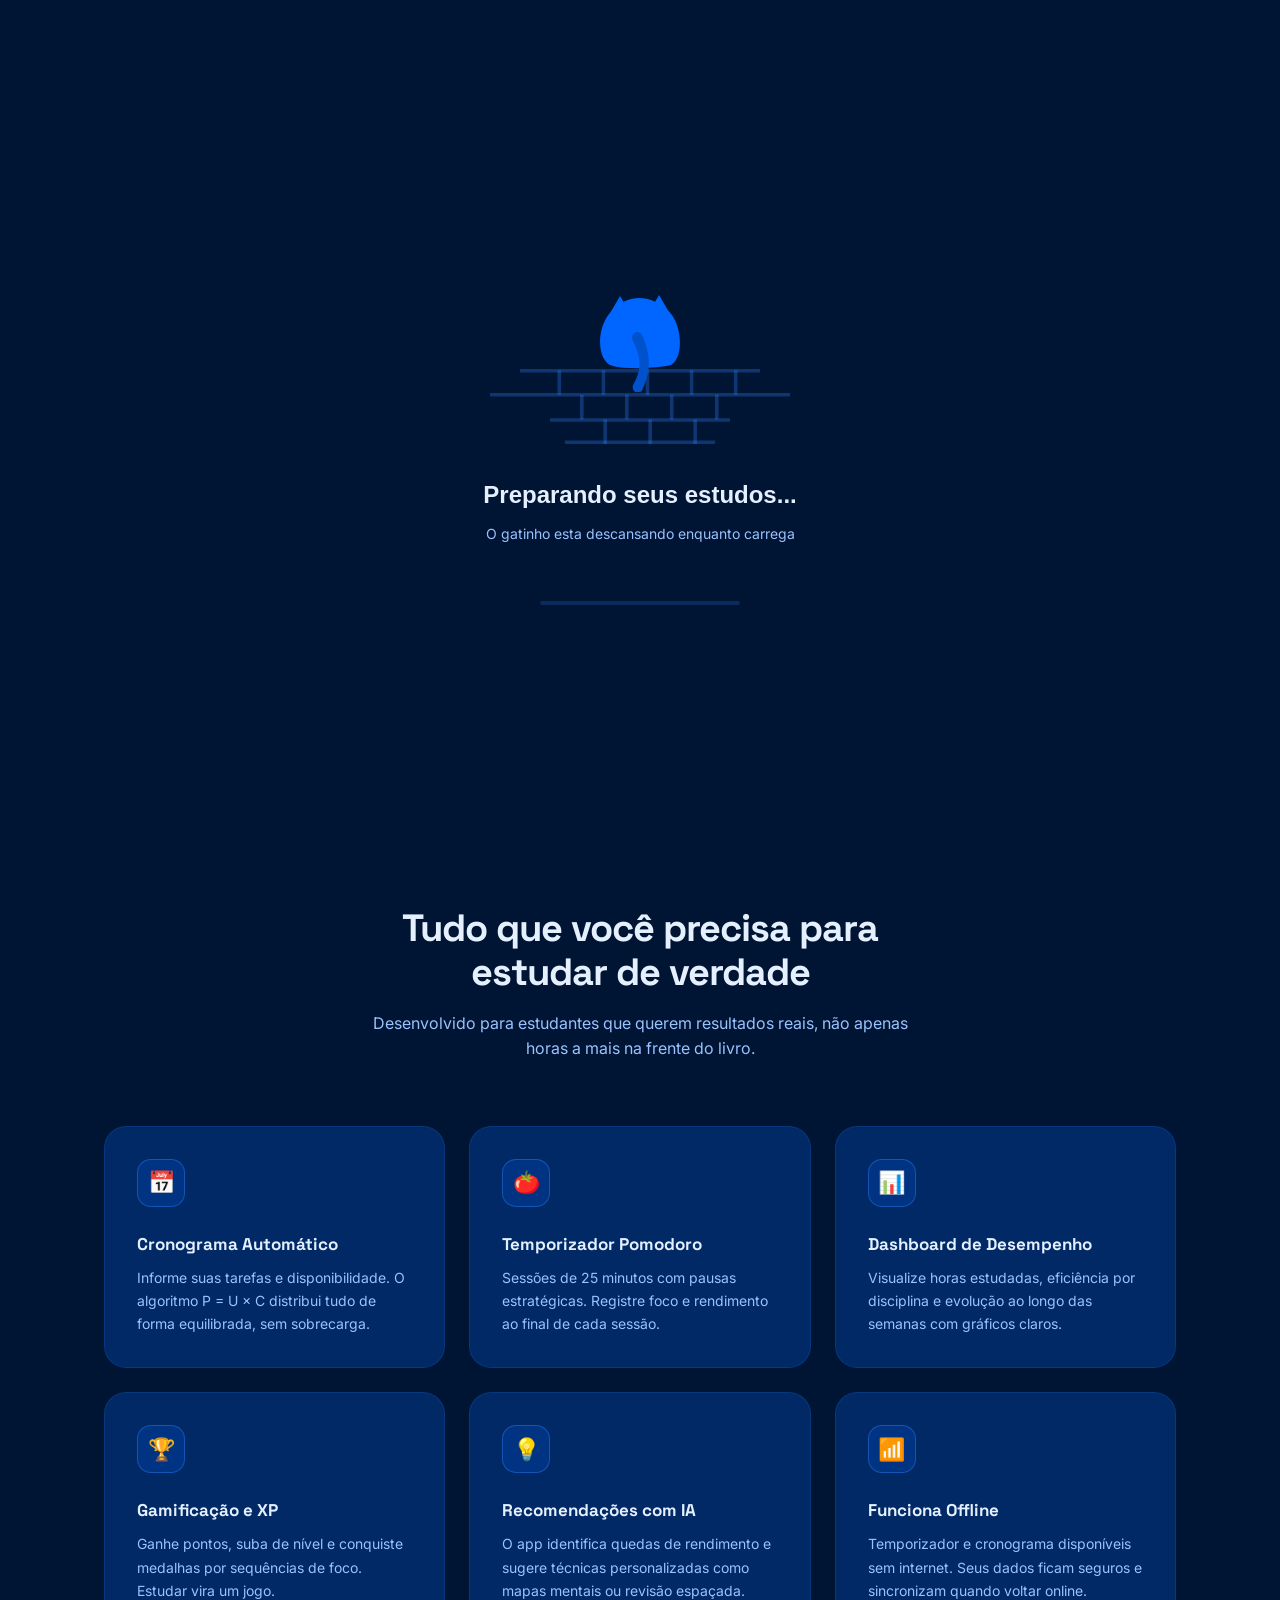
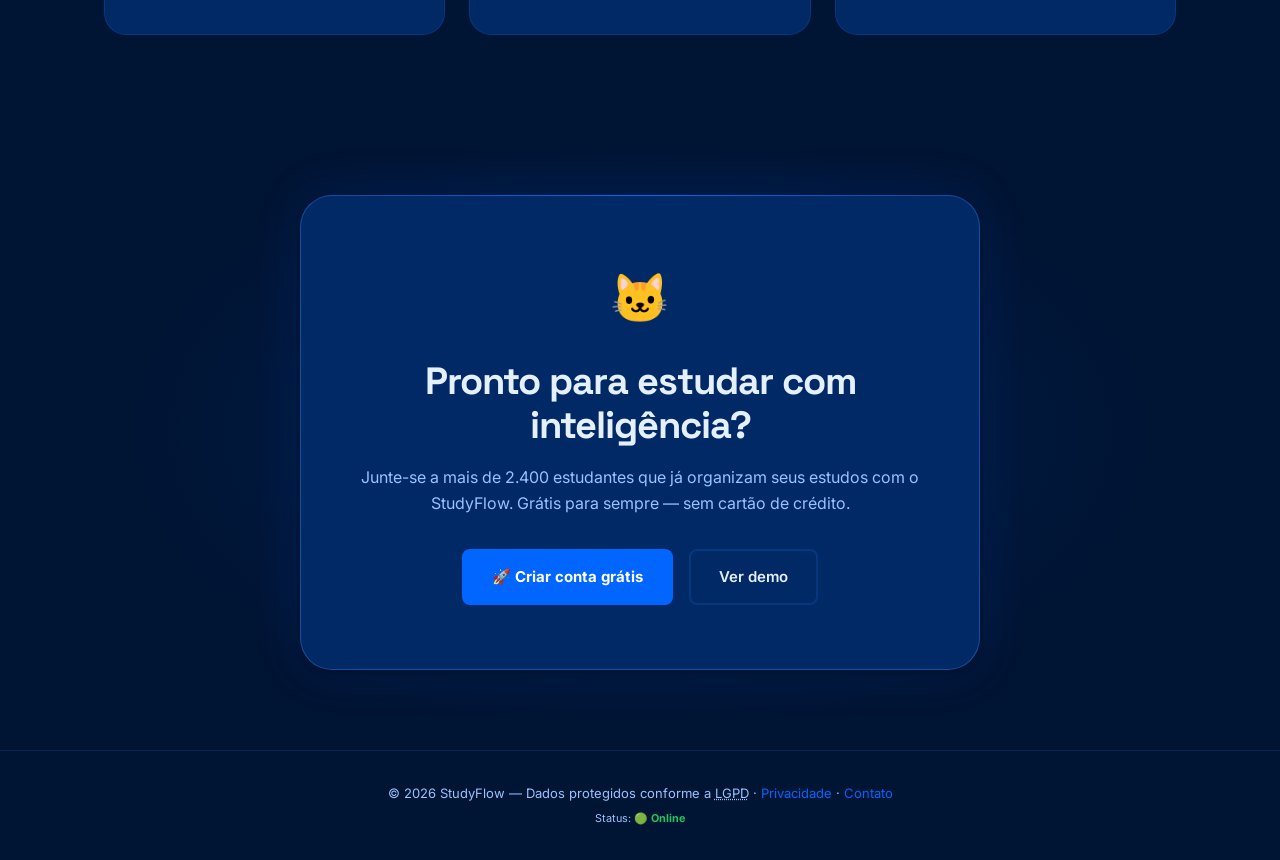
==== commit f282743b: "Merge branch 'Tinnixss:main' into main" ====
--- a/index.html
+++ b/index.html
@@ -430,6 +430,7 @@
     </p>
   </footer>
 
+  <script src="core.js"></script>
   <script src="script.js"></script>
 </body>
 </html>
--- a/style.css
+++ b/style.css
@@ -499,6 +499,129 @@
 [data-tema="light"] .page-header__titulo span {
   background: linear-gradient(135deg, #0052CC 0%, #0066FF 55%, #3385FF 100%);
   -webkit-background-clip: text; -webkit-text-fill-color: transparent; background-clip: text;
+}
+
+
+/* ================================================================
+   BOTÕES DE MODAL — Compartilhados entre cronograma e perfil
+   ================================================================ */
+
+/* Ações do modal (linha com botões) */
+.modal__acoes {
+  display: flex;
+  gap: var(--s2);
+  justify-content: flex-end;
+  margin-top: var(--s4);
+  padding-top: var(--s3);
+  border-top: 1px solid var(--border);
+}
+
+/* Botão secundário — Cancelar */
+.btn-cancelar {
+  padding: 10px 20px;
+  background: transparent;
+  border: 1px solid var(--border);
+  border-radius: var(--r-sm);
+  color: var(--text-secondary);
+  font-family: var(--font-body);
+  font-size: 14px;
+  font-weight: 600;
+  cursor: pointer;
+  transition: border-color 0.2s ease, color 0.2s ease, background 0.2s ease;
+}
+.btn-cancelar:hover {
+  border-color: var(--border-hover);
+  color: var(--text-primary);
+  background: var(--bg-surface-2);
+}
+
+/* Botão primário — Salvar / Confirmar */
+.btn-salvar {
+  display: inline-flex;
+  align-items: center;
+  gap: 8px;
+  padding: 10px 22px;
+  background: var(--accent);
+  color: #fff;
+  border: none;
+  border-radius: var(--r-sm);
+  font-family: var(--font-body);
+  font-size: 14px;
+  font-weight: 700;
+  cursor: pointer;
+  transition: background 0.2s ease, transform 0.15s ease;
+}
+.btn-salvar:hover {
+  background: var(--accent-hover);
+  transform: translateY(-1px);
+}
+.btn-salvar:active { transform: translateY(0); }
+.btn-salvar svg {
+  width: 15px;
+  height: 15px;
+  stroke: currentColor;
+  stroke-width: 2.5;
+  flex-shrink: 0;
+}
+
+/* Avatar/ícone grid nos modais */
+.avatar-grid {
+  display: grid;
+  grid-template-columns: repeat(8, 1fr);
+  gap: 6px;
+  margin-top: 4px;
+}
+.avatar-op {
+  width: 100%;
+  aspect-ratio: 1;
+  display: flex;
+  align-items: center;
+  justify-content: center;
+  font-size: 22px;
+  border-radius: var(--r-sm);
+  background: var(--bg-base);
+  border: 2px solid var(--border);
+  cursor: pointer;
+  transition: border-color 0.2s, background 0.2s, transform 0.15s;
+  user-select: none;
+}
+.avatar-op:hover {
+  border-color: var(--border-hover);
+  background: var(--accent-glow);
+  transform: scale(1.1);
+}
+.avatar-op.selecionado {
+  border-color: var(--accent);
+  background: var(--accent-glow);
+  box-shadow: 0 0 0 3px var(--accent-glow);
+}
+
+/* Botão pequeno primário — usado no cronograma */
+.btn-primario-sm {
+  display: inline-flex;
+  align-items: center;
+  gap: 6px;
+  padding: 10px 20px;
+  background: var(--accent);
+  color: #fff;
+  border: none;
+  border-radius: var(--r-sm);
+  font-family: var(--font-body);
+  font-size: 14px;
+  font-weight: 700;
+  cursor: pointer;
+  transition: background 0.2s ease, transform 0.15s ease;
+  white-space: nowrap;
+}
+.btn-primario-sm:hover {
+  background: var(--accent-hover);
+  transform: translateY(-1px);
+}
+.btn-primario-sm svg {
+  width: 15px;
+  height: 15px;
+  stroke: currentColor;
+  stroke-width: 2.5;
 }
 
 /* ── MEDIA QUERIES ──────────────────────────────────────────── */
@@ -657,4 +780,266 @@
 /* Ícone do card: transição suave ao expandir/fechar */
 .feature-card__icone {
   transition: transform 0.3s cubic-bezier(.34,1.56,.64,1), background 0.3s ease !important;
+}
+
+/* ====================== LOADING SCREEN ====================== */
+.loading-screen {
+  position: fixed;
+  inset: 0;
+  background: var(--bg-base);
+  display: flex;
+  flex-direction: column;
+  align-items: center;
+  justify-content: center;
+  z-index: 99999;
+  transition: opacity 0.8s ease, visibility 0.8s ease;
+}
+
+.loading-screen.hidden {
+  opacity: 0;
+  visibility: hidden;
+  pointer-events: none;
+}
+
+.loading-container {
+  display: flex;
+  flex-direction: column;
+  align-items: center;
+  gap: 32px;
+  max-width: 320px;
+  text-align: center;
+}
+
+.loader {
+  display: flex;
+  align-items: center;
+  justify-content: center;
+}
+
+/* Animações do gato */
+.catbody .cat-fill { fill: var(--accent); }
+[data-tema="light"] .catbody .cat-fill { fill: #0052CC; }
+
+.tail .tail-fill { fill: var(--accent-hover); }
+[data-tema="light"] .tail .tail-fill { fill: #003D99; }
+
+.wall-stroke { stroke: rgba(51, 133, 255, 0.35); }
+[data-tema="light"] .wall-stroke { stroke: rgba(0, 82, 204, 0.35); }
+
+/* Rabo balançando */
+.tail {
+  position: absolute;
+  width: 17px;
+  top: 48%;
+  animation: tailSwing 0.8s ease-in-out infinite alternate;
+  transform-origin: top;
+}
+
+@keyframes tailSwing {
+  from { transform: rotate(55deg); }
+  to   { transform: rotate(-25deg); }
+}
+
+/* Zzz flutuando */
+.text {
+  position: absolute;
+  margin: 0 0 90px 125px;
+}
+
+.zzz, .bigzzz {
+  color: var(--text-primary);
+  font-family: 'Space Grotesk', sans-serif;
+  font-weight: 700;
+  opacity: 0;
+  animation: zzzFloat linear infinite;
+}
+
+.bigzzz { font-size: 28px; animation-duration: 2.1s; }
+.zzz     { font-size: 18px; animation-duration: 1.7s; margin-left: 8px; }
+
+@keyframes zzzFloat {
+  0%   { opacity: 0; transform: translateY(8px); }
+  50%  { opacity: 1; transform: translateY(0); }
+  100% { opacity: 0; transform: translateY(-8px); }
+}
+
+/* Texto e barra de progresso */
+.loading-title {
+  font-family: var(--font-display);
+  font-size: 24px;
+  font-weight: 700;
+  color: var(--text-primary);
+  margin-bottom: 8px;
+}
+
+.loading-subtitle {
+  font-size: 14px;
+  color: var(--text-secondary);
+  margin-bottom: 24px;
+}
+
+.loading-progress {
+  width: 240px;
+  height: 5px;
+  background: var(--border);
+  border-radius: 99px;
+  overflow: hidden;
+}
+
+.loading-progress-bar {
+  height: 100%;
+  width: 0%;
+  background: linear-gradient(90deg, var(--accent), var(--accent-light));
+  border-radius: 99px;
+  animation: loadingProgress 2.2s ease-in-out infinite;
+}
+
+@keyframes loadingProgress {
+  0%   { width: 0%;   margin-left: 0%; }
+  50%  { width: 65%;  margin-left: 15%; }
+  100% { width: 0%;   margin-left: 100%; }
+}
+
+/* ================================================================
+   RADAR CHART - Desempenho por Habilidade (Digital Blue)
+   ================================================================ */
+
+.radar-container {
+  display: flex;
+  flex-direction: column;
+  align-items: center;
+  gap: var(--s4);
+}
+
+.radar-chart {
+  position: relative;
+  width: 100%;
+  max-width: 380px;
+  aspect-ratio: 1 / 1;
+  background: var(--bg-surface);
+  border-radius: var(--r-xl);
+  padding: var(--s3);
+  border: 1px solid var(--border);
+}
+
+#radar-svg {
+  width: 100%;
+  height: 100%;
+  filter: drop-shadow(0 10px 20px rgba(0, 102, 255, 0.15));
+}
+
+/* Grid e Eixos */
+.radar-grid-line {
+  fill: none;
+  stroke: var(--border);
+  stroke-width: 1.5;
+}
+
+.radar-axis {
+  stroke: var(--border-hover);
+  stroke-width: 1;
+  stroke-dasharray: 3 3;
+}
+
+/* Área preenchida */
+.radar-area {
+  fill: url(#radar-gradient);
+  stroke: none;
+  opacity: 0.75;
+  transition: opacity 0.4s ease;
+}
+
+.radar-area:hover {
+  opacity: 0.9;
+}
+
+/* Linha de contorno */
+.radar-line {
+  fill: none;
+  stroke: var(--accent);
+  stroke-width: 3;
+  stroke-linejoin: round;
+  filter: drop-shadow(0 0 8px var(--accent-glow));
+}
+
+/* Pontos */
+.radar-point {
+  fill: var(--accent);
+  stroke: var(--bg-surface);
+  stroke-width: 3.5;
+  cursor: pointer;
+  transition: all 0.2s ease;
+}
+
+.radar-point:hover {
+  fill: #3385FF;
+  stroke: var(--accent);
+  r: 9;
+  filter: drop-shadow(0 0 12px var(--accent-glow));
+}
+
+/* Labels */
+.radar-label {
+  font-family: var(--font-display);
+  font-size: 13px;
+  font-weight: 700;
+  fill: var(--text-primary);
+  text-anchor: middle;
+  dominant-baseline: middle;
+  letter-spacing: 0.03em;
+}
+
+/* Stats */
+.radar-stats {
+  display: grid;
+  grid-template-columns: repeat(3, 1fr);
+  gap: var(--s3);
+  width: 100%;
+  text-align: center;
+}
+
+.radar-stat {
+  background: var(--bg-surface);
+  border: 1px solid var(--border);
+  border-radius: var(--r-lg);
+  padding: var(--s3) var(--s2);
+}
+
+.radar-stat-value {
+  font-family: var(--font-display);
+  font-size: 26px;
+  font-weight: 800;
+  line-height: 1;
+  letter-spacing: -1px;
+}
+
+.radar-stat-label {
+  font-size: 11px;
+  color: var(--text-secondary);
+  margin-top: 6px;
+  text-transform: uppercase;
+  letter-spacing: 0.5px;
+}
+
+.radar-stat--melhor .radar-stat-value { color: var(--accent); }
+.radar-stat--atencao .radar-stat-value { color: #f59e0b; }
+
+/* Animações */
+@keyframes radarDraw {
+  from { stroke-dashoffset: 800; }
+  to   { stroke-dashoffset: 0; }
+}
+
+.radar-line {
+  stroke-dasharray: 800;
+  stroke-dashoffset: 800;
+  animation: radarDraw 1.8s ease forwards;
+}
+
+/* Responsivo */
+@media (max-width: 700px) {
+  .radar-stats {
+    grid-template-columns: 1fr;
+    gap: var(--s2);
+  }
 }
